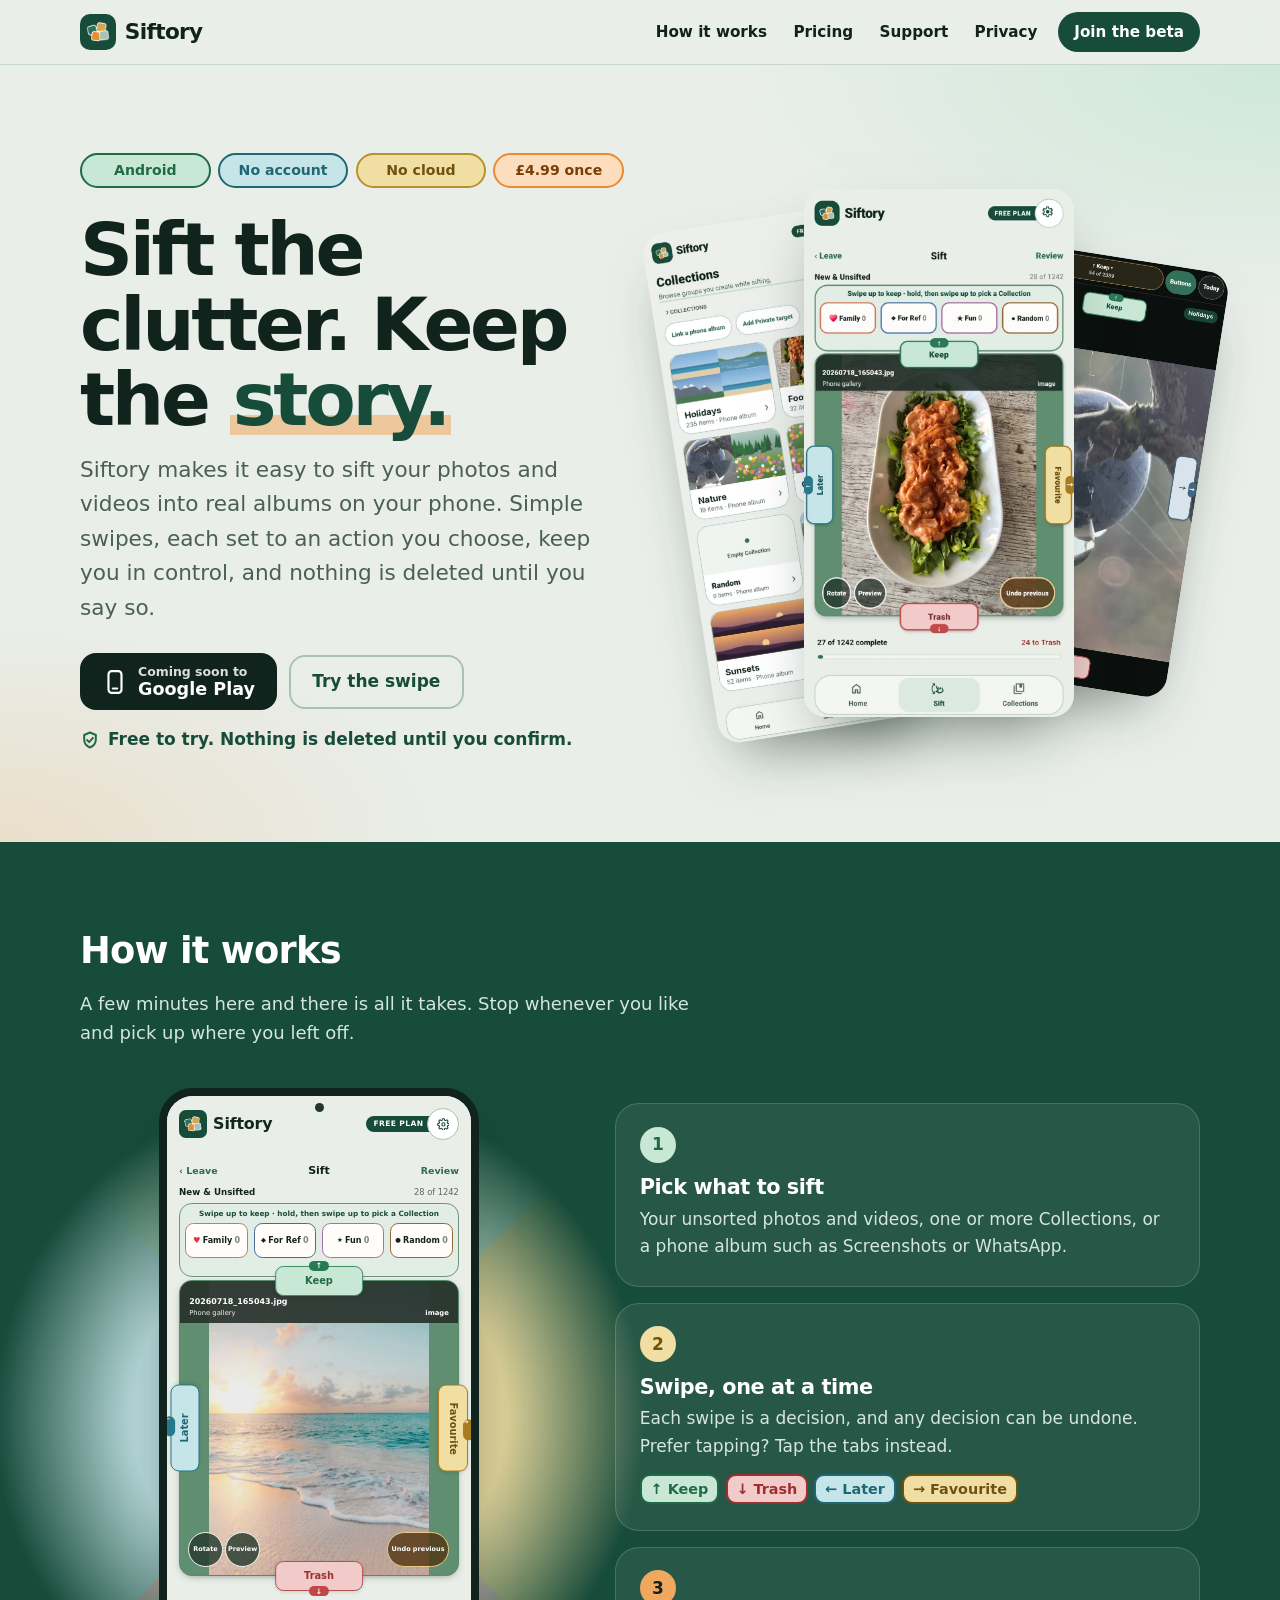
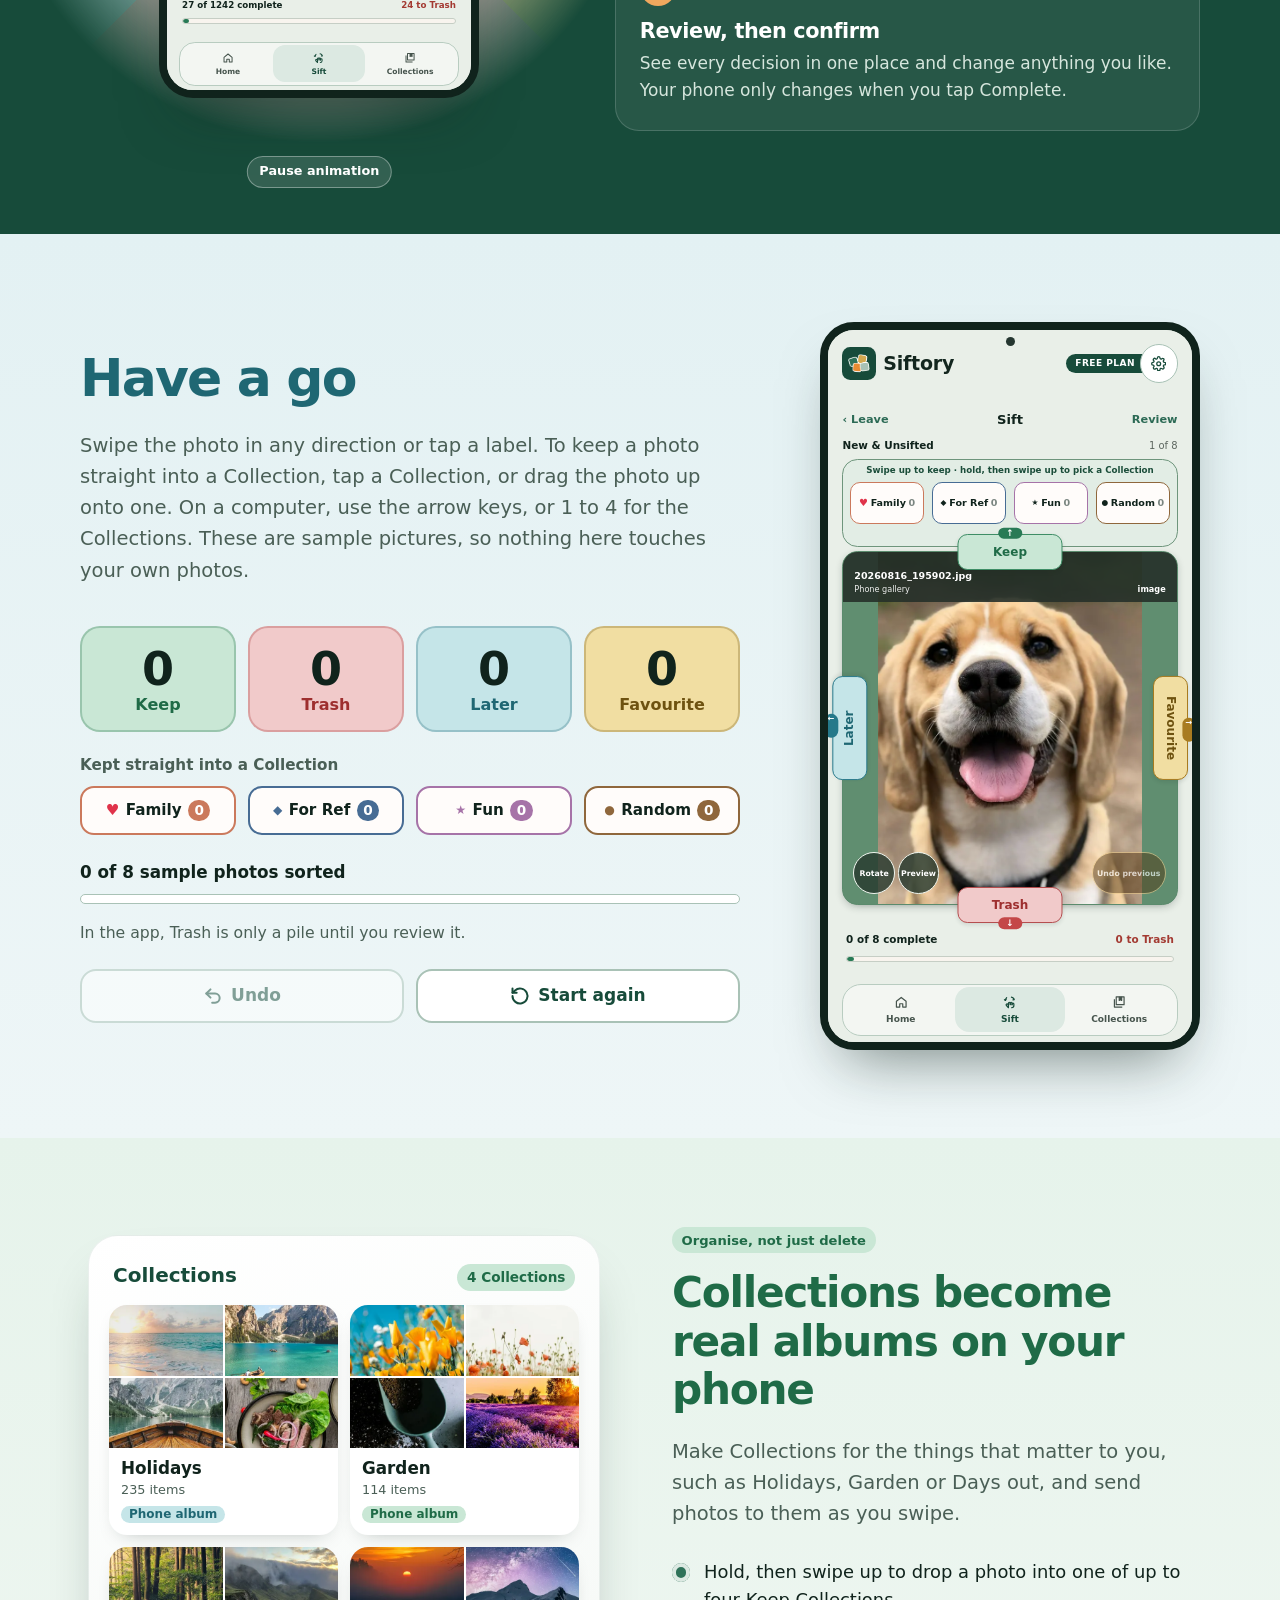
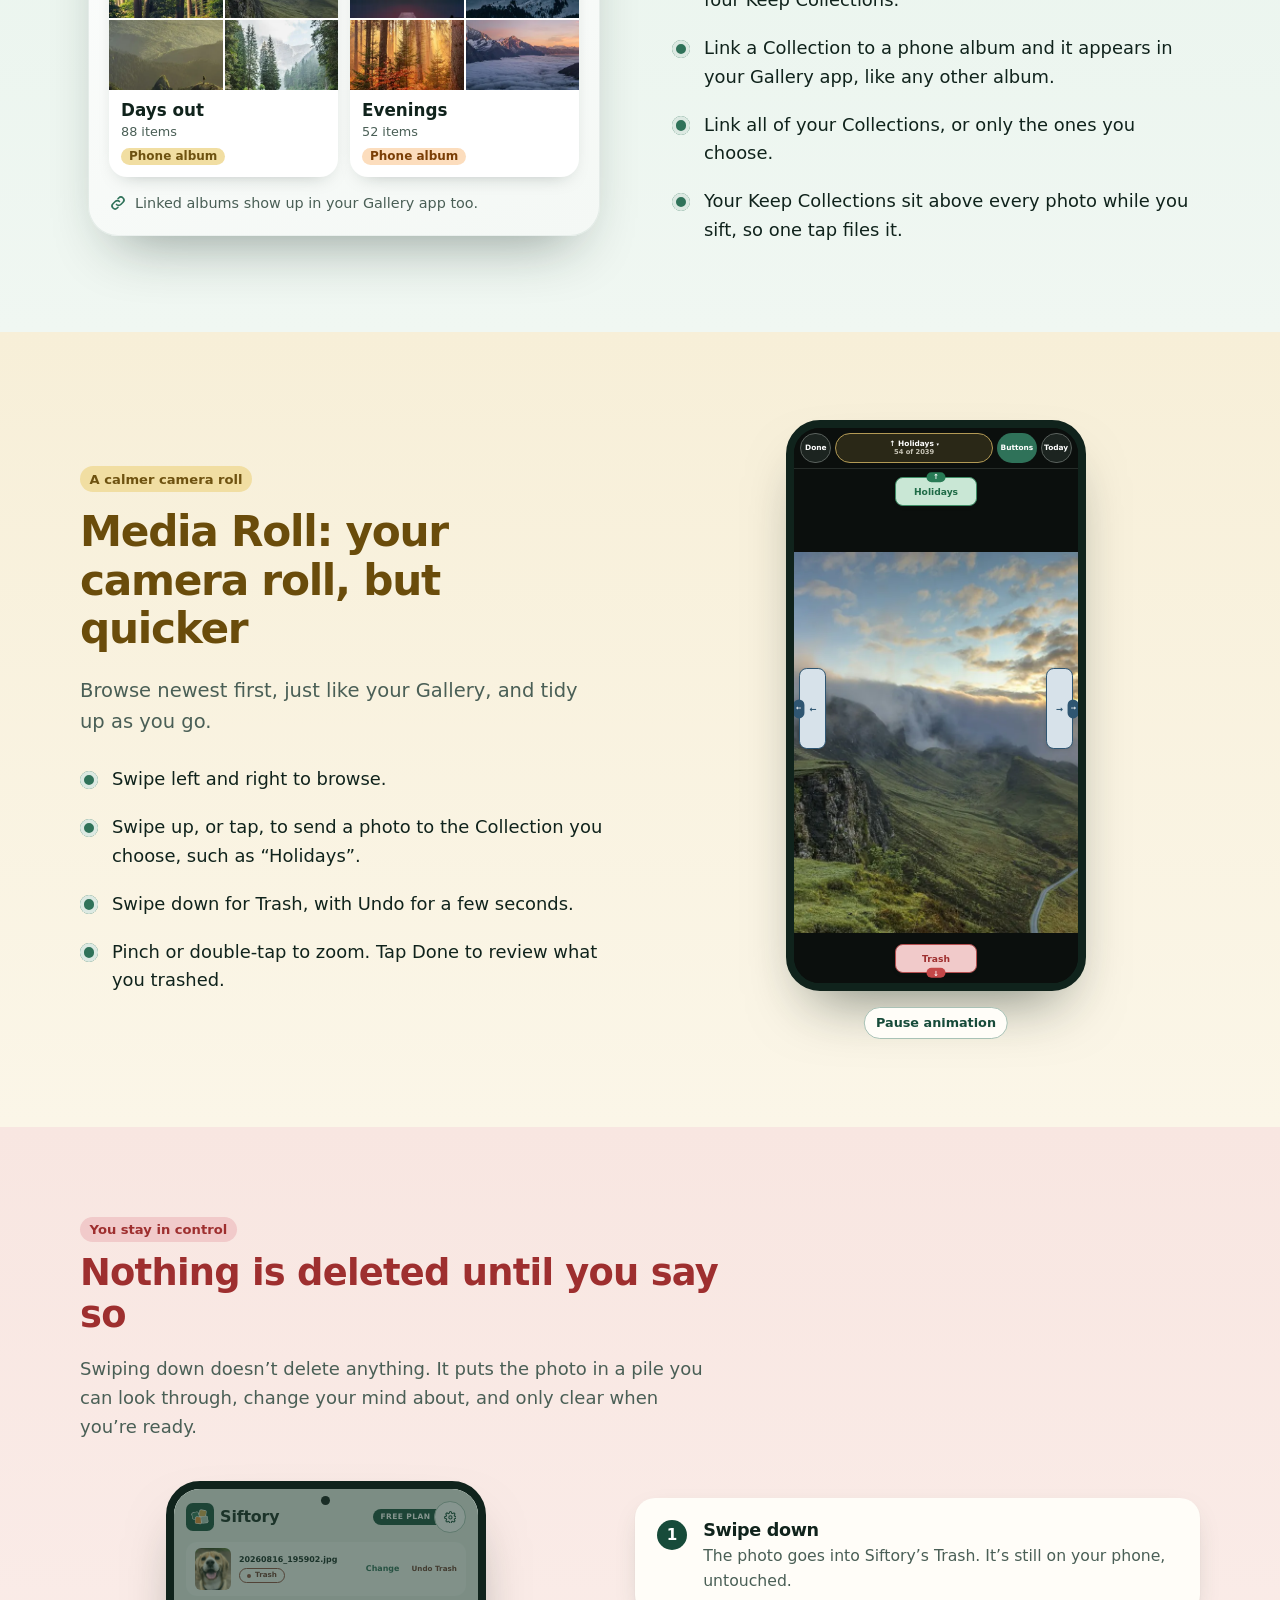
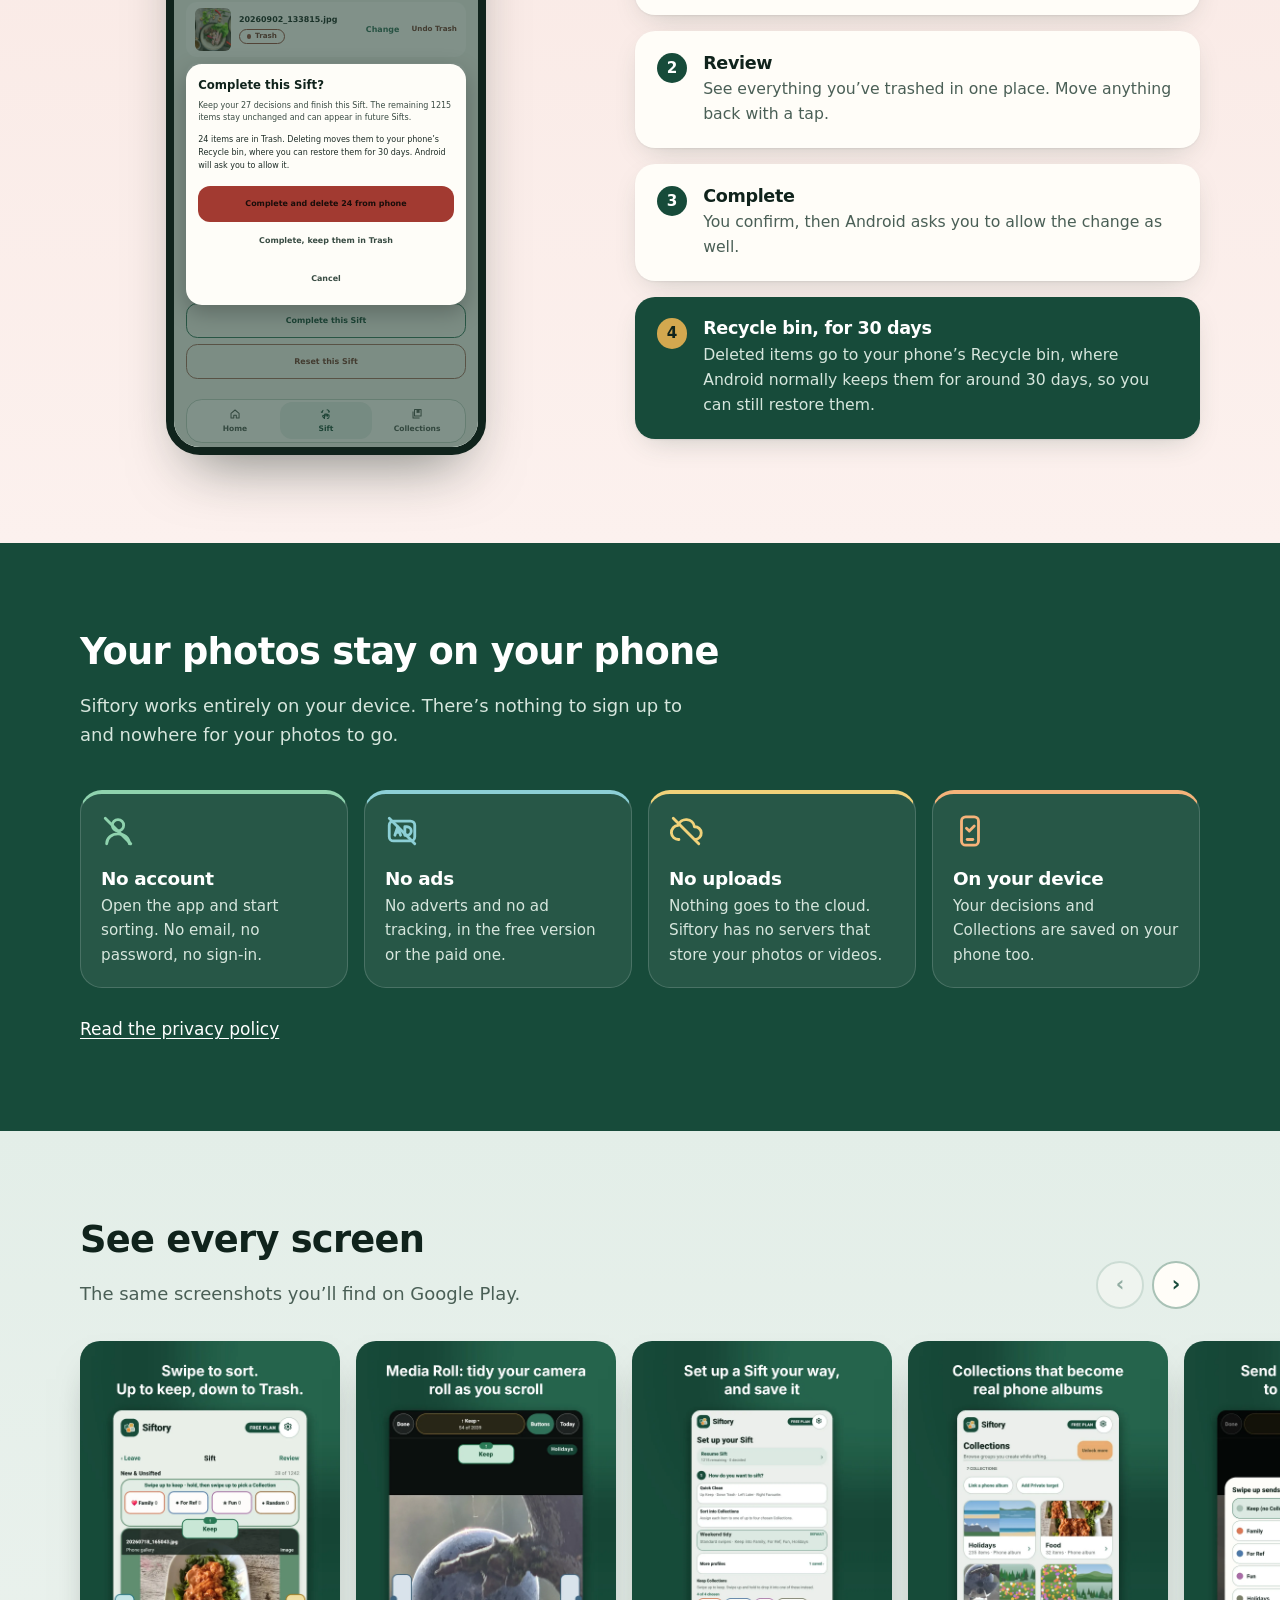
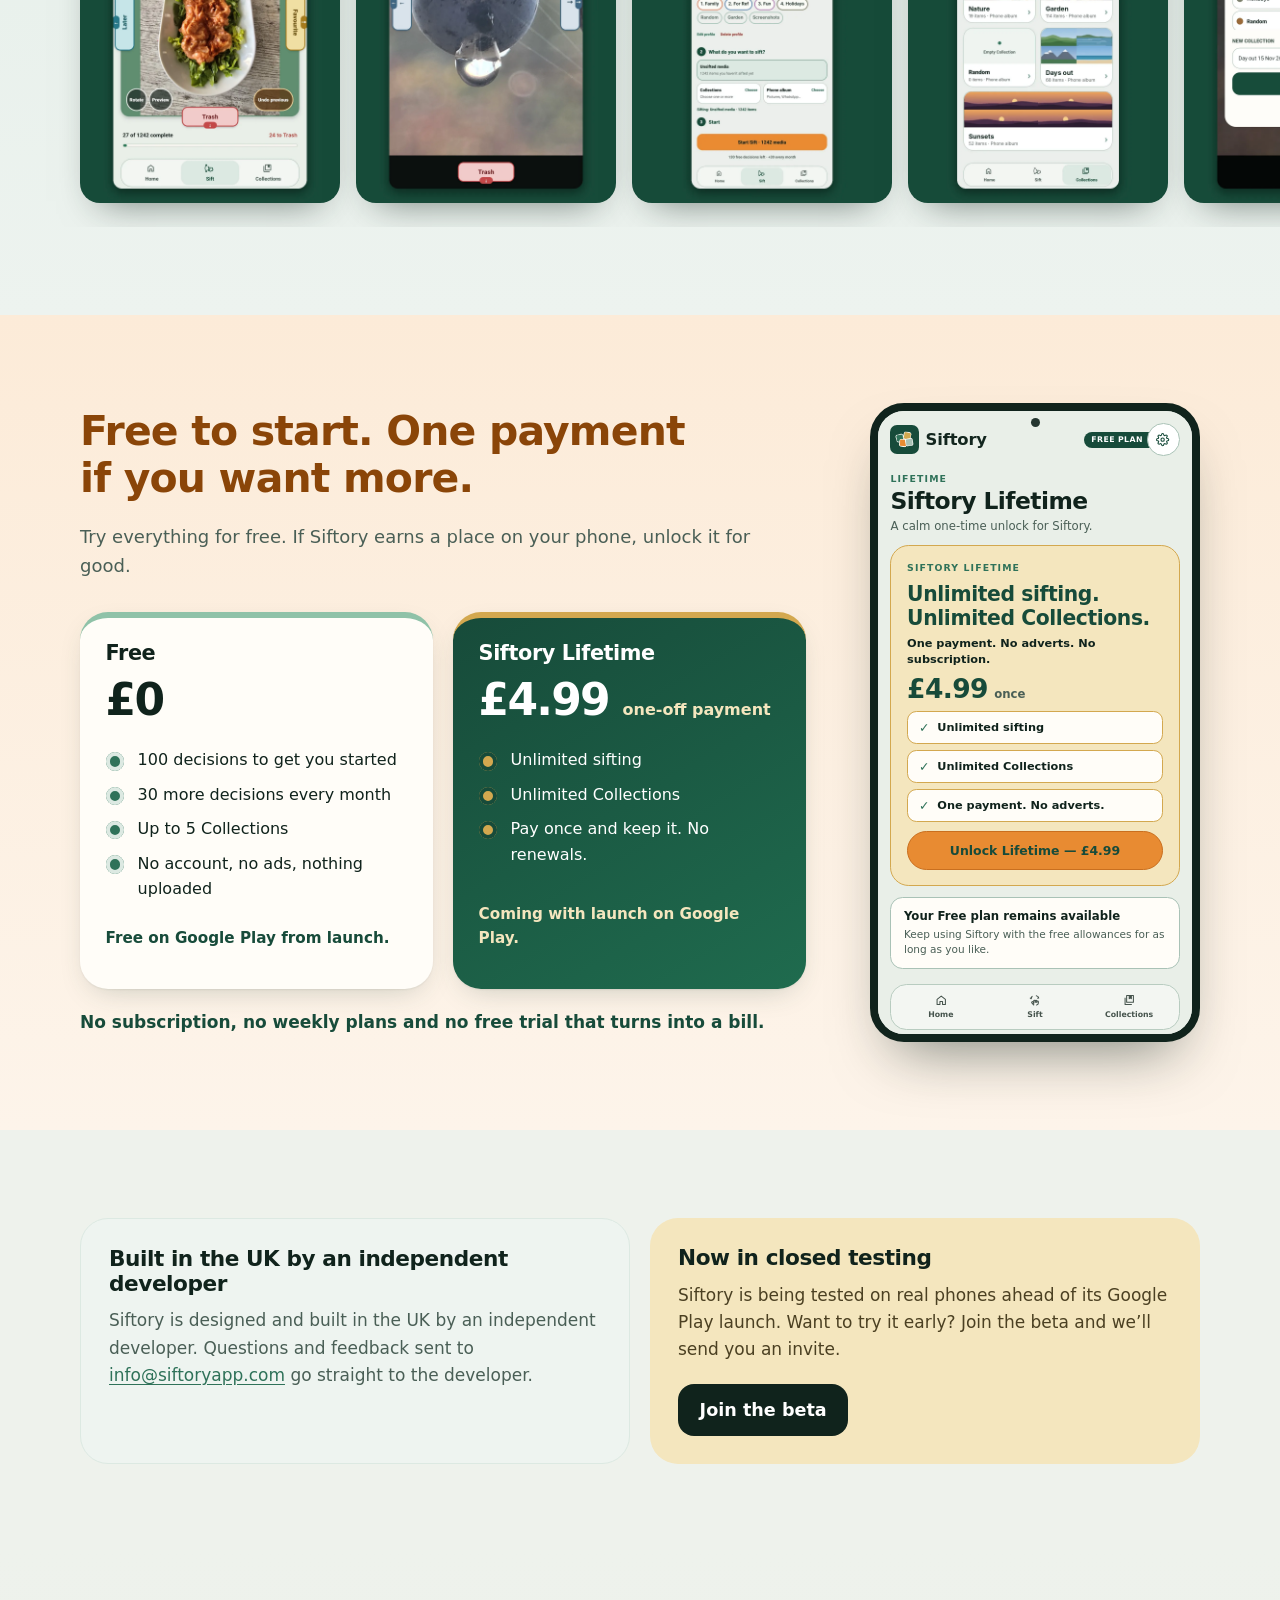
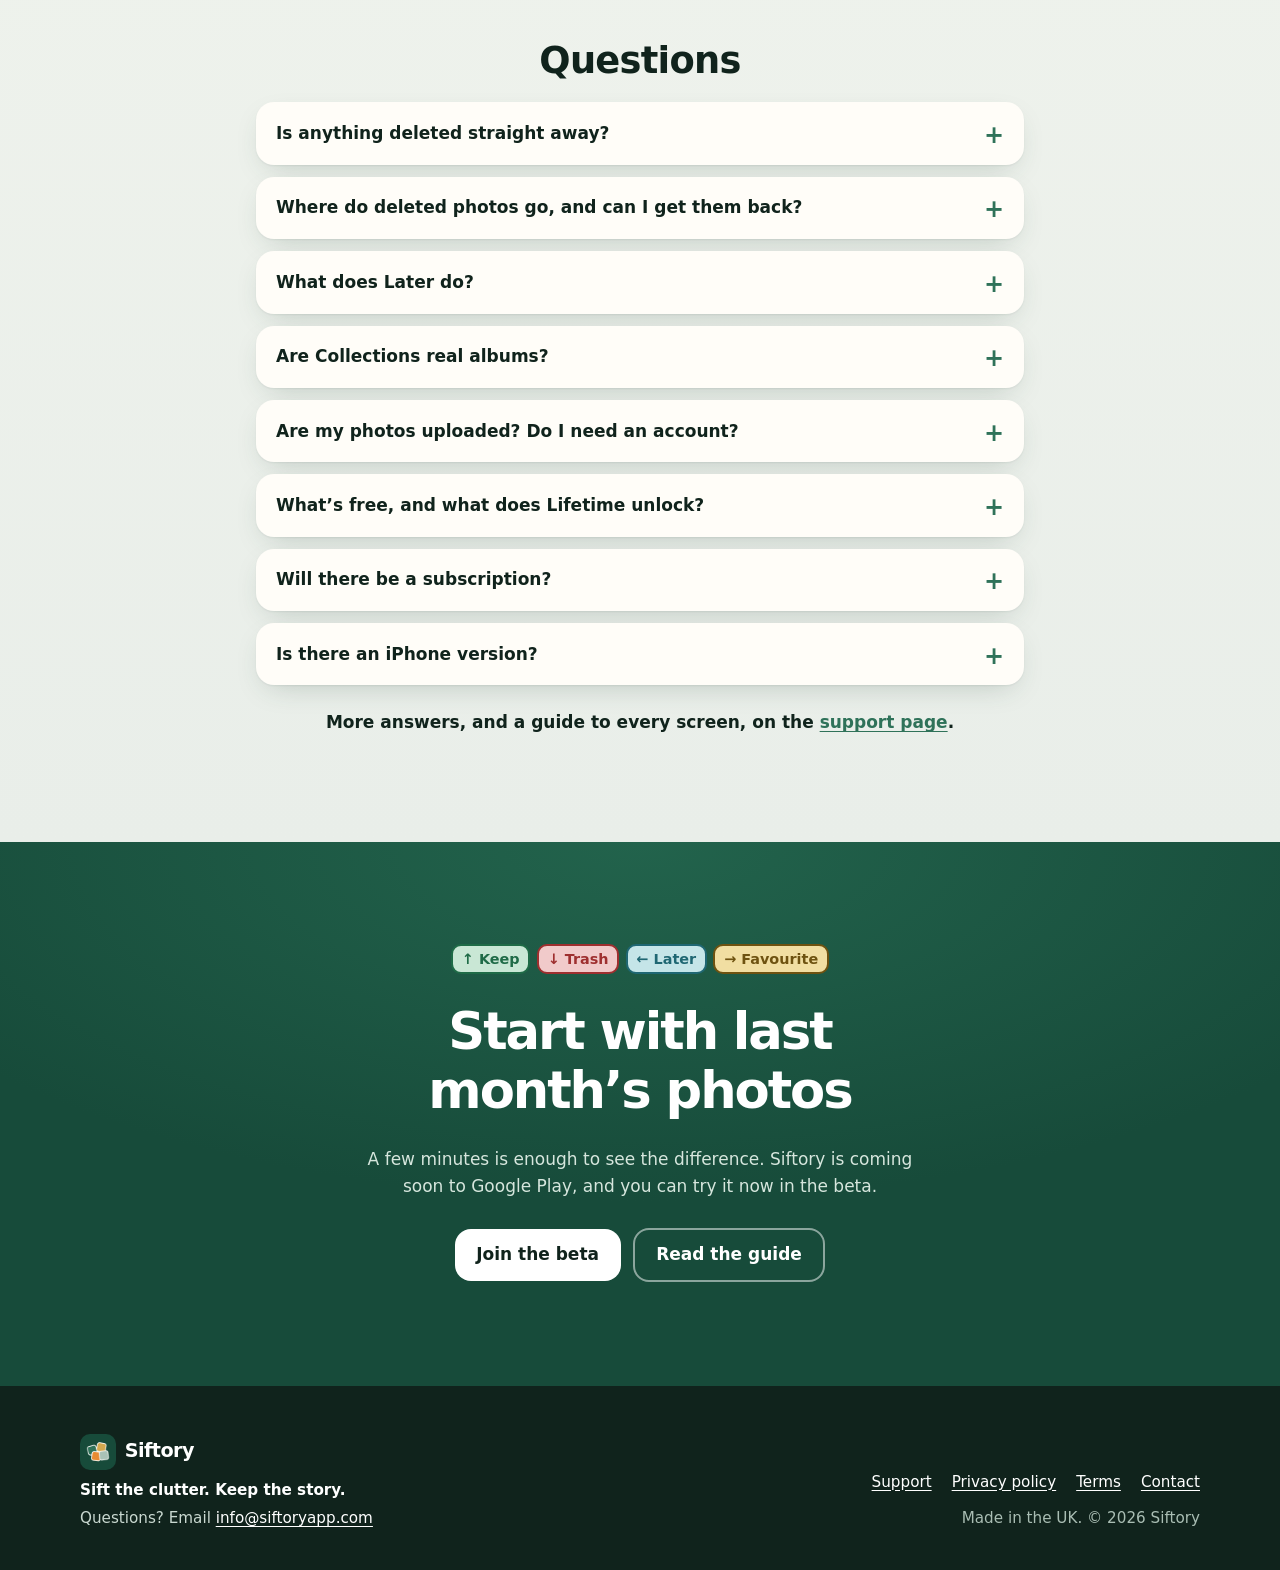
==== index.html @ a512a975 "Testers guide page (siftoryapp.com/testers); footer tagline updated Co-Authored-By: Claude Opus 5.5 " ====
<!doctype html>
<html lang="en-GB">
<head>
<meta charset="utf-8">
<meta name="viewport" content="width=device-width, initial-scale=1">
<title>Siftory – sift the clutter, keep the story</title>
<meta name="description" content="Siftory is a calm, quick way to sort your Android camera roll. Swipe to keep, trash, favourite or save for later. Nothing is deleted until you confirm, and everything stays on your phone.">
<link rel="canonical" href="https://siftoryapp.com/">
<meta name="theme-color" content="#174B3A">
<link rel="icon" type="image/png" href="assets/favicon.png">
<link rel="apple-touch-icon" href="assets/icon-192.png">
<meta property="og:type" content="website">
<meta property="og:site_name" content="Siftory">
<meta property="og:title" content="Siftory – sift the clutter, keep the story">
<meta property="og:description" content="Swipe through your camera roll one item at a time. Review before anything is deleted. No account, no cloud, no servers.">
<meta property="og:url" content="https://siftoryapp.com/">
<meta property="og:image" content="https://siftoryapp.com/assets/feature-graphic.png">
<meta property="og:image:width" content="1024">
<meta property="og:image:height" content="500">
<meta property="og:image:alt" content="Siftory: sort your camera roll with a swipe. Up to Keep, down to Trash, left for Later, right for Favourite.">
<meta property="og:locale" content="en_GB">
<meta name="twitter:card" content="summary_large_image">
<meta name="twitter:image" content="https://siftoryapp.com/assets/feature-graphic.png">
<script>document.documentElement.classList.add('js');</script>
<link rel="stylesheet" href="styles.css?v=31">
<script src="home.js?v=14" defer></script>
</head>
<body class="home">
<a class="skip-link" href="#main">Skip to content</a>
<header class="site-header">
  <div class="wrap">
    <a class="brand" href="index.html" aria-label="Siftory home"><img src="assets/icon-192.png" alt="" width="36" height="36">Siftory</a>
    <nav class="site-nav" aria-label="Main">
      <ul>
        <li class="nav-optional"><a href="index.html#how">How it works</a></li>
        <li class="nav-optional"><a href="index.html#pricing">Pricing</a></li>
        <li><a href="support.html">Support</a></li>
        <li><a href="privacy.html">Privacy</a></li>
        <li class="nav-cta nav-wide"><a href="index.html#beta">Join the beta</a></li>
      </ul>
    </nav>
  </div>
</header>

<main id="main">
  <!-- Hero -->
  <section class="hero" aria-labelledby="hero-title">
    <div class="wrap hero-grid">
      <div>
        <ul class="pills" aria-label="At a glance">
          <li class="p-keep">Android</li>
          <li class="p-later">No account</li>
          <li class="p-fav">No cloud</li>
          <li class="p-sift">£4.99 once</li>
        </ul>
        <div class="hero-split">
          <img class="hero-shot" src="assets/screens/app-sift.webp" width="804" height="1572" alt="The Siftory Sift screen: a photo with Keep, Trash, Later and Favourite tabs around it">
          <h1 id="hero-title"><span class="l1">Sift the clutter.</span> <span class="l1">Keep the <span class="hl">story.</span></span></h1>
        </div>
        <p class="lead">Siftory makes it easy to sift your photos and videos into real albums on your phone. Simple swipes, each set to an action you choose, keep you in control, and nothing is deleted until you say so.</p>
        <div class="hero-actions">
          <a class="btn btn-play" href="#beta">
            <svg viewBox="0 0 24 24" aria-hidden="true" fill="none" stroke="currentColor" stroke-width="2" stroke-linecap="round" stroke-linejoin="round"><rect x="6" y="2" width="12" height="20" rx="3"/><path d="M10 18h4"/></svg>
            <span><small>Coming soon to</small><strong>Google Play</strong></span>
          </a>
          <a class="btn btn-ghost" href="#try">Try the swipe</a>
        </div>
        <p class="reassure">
          <svg viewBox="0 0 24 24" aria-hidden="true" fill="none" stroke="currentColor" stroke-width="2.4" stroke-linecap="round" stroke-linejoin="round"><path d="M12 3l7 3v5c0 4.5-3 8.3-7 10-4-1.7-7-5.5-7-10V6z"/><path d="M8.5 12l2.5 2.5 4.5-5"/></svg>
          Free to try. Nothing is deleted until you confirm.
        </p>
      </div>

      <div class="hero-visual" aria-hidden="true">
        <img class="hv hv-back hv-left" src="assets/screens/app-collections.webp" width="672" height="1572" alt="" decoding="async">
        <img class="hv hv-back hv-right" src="assets/screens/app-roll.webp" width="804" height="1572" alt="" decoding="async">
        <img class="hv hv-front" src="assets/screens/app-sift.webp" width="804" height="1572" alt="" decoding="async">
      </div>
    </div>
  </section>

  <!-- How it works -->
  <section class="band" id="how" aria-labelledby="how-title">
    <div class="wrap">
      <div class="section-head">
        <h2 id="how-title">How it works</h2>
        <p>A few minutes here and there is all it takes. Stop whenever you like and pick up where you left off.</p>
      </div>
      <div class="how-grid">
      <div class="hero-stage" data-hero-demo>
          <div class="compass" aria-hidden="true"></div>

          <div class="phone app-phone demo-phone" role="img" aria-label="Animated example of the Siftory Sift screen: photos are swiped up to Keep, down to Trash, left to Later and right to Favourite, and the counters add up how many have been sorted.">
            <div class="app">
              <div class="as-head" aria-hidden="true"><span class="as-logo"></span><b class="as-brand">Siftory</b><span class="as-plan">FREE PLAN</span><span class="as-cog"><svg viewBox="0 0 24 24" fill="none" stroke="currentColor" stroke-width="2" stroke-linecap="round" stroke-linejoin="round"><circle cx="12" cy="12" r="3"/><path d="M19.4 15a1.65 1.65 0 0 0 .33 1.82l.06.06a2 2 0 1 1-2.83 2.83l-.06-.06a1.65 1.65 0 0 0-1.82-.33 1.65 1.65 0 0 0-1 1.51V21a2 2 0 1 1-4 0v-.09A1.65 1.65 0 0 0 9 19.4a1.65 1.65 0 0 0-1.82.33l-.06.06a2 2 0 1 1-2.83-2.83l.06-.06a1.65 1.65 0 0 0 .33-1.82 1.65 1.65 0 0 0-1.51-1H3a2 2 0 1 1 0-4h.09A1.65 1.65 0 0 0 4.6 9a1.65 1.65 0 0 0-.33-1.82l-.06-.06a2 2 0 1 1 2.83-2.83l.06.06a1.65 1.65 0 0 0 1.82.33H9a1.65 1.65 0 0 0 1-1.51V3a2 2 0 1 1 4 0v.09a1.65 1.65 0 0 0 1 1.51 1.65 1.65 0 0 0 1.82-.33l.06-.06a2 2 0 1 1 2.83 2.83l-.06.06a1.65 1.65 0 0 0-.33 1.82V9a1.65 1.65 0 0 0 1.51 1H21a2 2 0 1 1 0 4h-.09a1.65 1.65 0 0 0-1.51 1z"/></svg></span></div>
              <div class="as-bar" aria-hidden="true"><span>‹ Leave</span><b>Sift</b><span>Review</span></div>
              <div class="as-src" aria-hidden="true"><b>New &amp; Unsifted</b><span><span data-current>28</span> of 1242</span></div>
              <div class="as-colls" aria-hidden="true"><p>Swipe up to keep · hold, then swipe up to pick a Collection</p><ul><li class="c-fam" data-coll="0"><span class="ico">♥</span>Family <i>0</i></li><li class="c-ref" data-coll="1"><span class="ico">◆</span>For Ref <i>0</i></li><li class="c-fun" data-coll="2"><span class="ico">★</span>Fun <i>0</i></li><li class="c-rnd" data-coll="3"><span class="ico">●</span>Random <i>0</i></li></ul></div>
              <div class="as-stage">
                <span class="m-tab as-tab t-keep" data-dir="up"><span class="ar" aria-hidden="true">↑</span>Keep</span>
                <span class="m-tab as-tab v l t-later" data-dir="left"><span class="ar" aria-hidden="true">←</span>Later</span>
                <div class="deck as-deck" data-deck>
                  <figure class="sw-card" data-pos="0"><img src="assets/demo/photo-1.webp" alt="" width="600" height="800" decoding="async"><figcaption class="as-meta" aria-hidden="true"><b>20260718_165043.jpg</b><small>Phone gallery</small><i>image</i></figcaption><span class="stamp"></span></figure>
                  <figure class="sw-card" data-pos="1"><img src="assets/demo/photo-7.webp" alt="" width="600" height="800" decoding="async"><figcaption class="as-meta" aria-hidden="true"><b>20260803_091217.jpg</b><small>Phone gallery</small><i>image</i></figcaption><span class="stamp"></span></figure>
                  <figure class="sw-card" data-pos="2"><img src="assets/demo/photo-12.webp" alt="" width="600" height="800" decoding="async"><figcaption class="as-meta" aria-hidden="true"><b>20260614_182956.jpg</b><small>Phone gallery</small><i>image</i></figcaption><span class="stamp"></span></figure>
                  <figure class="sw-card" data-pos="3"><img src="assets/demo/photo-5.webp" alt="" width="600" height="800" decoding="async"><figcaption class="as-meta" aria-hidden="true"><b>20260521_074402.jpg</b><small>Phone gallery</small><i>image</i></figcaption><span class="stamp"></span></figure>
                  <figure class="sw-card" data-pos="3"><img src="assets/demo/photo-8.webp" alt="" width="600" height="800" decoding="async"><figcaption class="as-meta" aria-hidden="true"><b>20260902_133815.jpg</b><small>Phone gallery</small><i>image</i></figcaption><span class="stamp"></span></figure>
                  <figure class="sw-card" data-pos="3"><img src="assets/demo/photo-13.webp" alt="" width="600" height="800" decoding="async"><figcaption class="as-meta" aria-hidden="true"><b>20260427_201148.jpg</b><small>Phone gallery</small><i>image</i></figcaption><span class="stamp"></span></figure>
                  <figure class="sw-card" data-pos="3"><img src="assets/demo/photo-6.webp" alt="" width="600" height="800" decoding="async"><figcaption class="as-meta" aria-hidden="true"><b>20260711_102530.jpg</b><small>Phone gallery</small><i>image</i></figcaption><span class="stamp"></span></figure>
                  <figure class="sw-card" data-pos="3"><img src="assets/demo/photo-3.webp" alt="" width="600" height="800" decoding="async"><figcaption class="as-meta" aria-hidden="true"><b>20260816_195902.jpg</b><small>Phone gallery</small><i>image</i></figcaption><span class="stamp"></span></figure>
                  <div class="as-tools"><span class="as-btn as-round" aria-hidden="true">Rotate</span><span class="as-btn as-round" aria-hidden="true">Preview</span><span class="as-btn as-undo">Undo previous</span></div>
                </div>
                <span class="m-tab as-tab v t-fav" data-dir="right">Favourite<span class="ar" aria-hidden="true">→</span></span>
                <span class="m-tab as-tab t-trash" data-dir="down">Trash<span class="ar" aria-hidden="true">↓</span></span>
              </div>
              <div class="as-count" aria-hidden="true"><span><span data-sorted>27</span> of 1242 complete</span><span class="tr"><span data-trashed>24</span> to Trash</span></div>
              <div class="as-progress" aria-hidden="true"><i data-progress></i></div>
              <div class="as-nav" aria-hidden="true"><span><svg viewBox="0 0 24 24" fill="none" stroke="currentColor" stroke-width="2" stroke-linejoin="round"><path d="M4 10.5 12 4l8 6.5V20h-5.5v-5.5h-5V20H4z"/></svg>Home</span><span class="on"><svg viewBox="0 0 24 24" fill="none" stroke="currentColor" stroke-width="2" stroke-linecap="round" stroke-linejoin="round"><path d="M9 21v-7.5a1.5 1.5 0 0 1 3 0V16"/><path d="M12 15.5v-2a1.5 1.5 0 0 1 3 0v2.5"/><path d="M15 16v-1a1.5 1.5 0 0 1 3 0v2.5c0 2-1.5 3.5-3.5 3.5"/><path d="M9 16.5 7.6 15a1.5 1.5 0 0 0-2.2 2l2.6 3"/><path d="M6 4.5A6 6 0 0 0 4 9m1.2-1.8L4 9 2.4 7.8"/><path d="M14 3.5a6 6 0 0 1 4.6 4.3m-.6-2 .6 2-2 .3"/></svg>Sift</span><span><svg viewBox="0 0 24 24" fill="none" stroke="currentColor" stroke-width="2" stroke-linejoin="round"><path d="M7 3h13v13H7z"/><path d="M4 7v13h13"/><path d="M12 3v6l2-1.5L16 9V3" fill="currentColor"/></svg>Collections</span></div>
            </div>
          </div>
          <button type="button" class="anim-toggle js-only" data-toggle-hero aria-pressed="false">Pause animation</button>
        </div>
      <ol class="steps">
        <li>
          <h3>Pick what to sift</h3>
          <p>Your unsorted photos and videos, one or more Collections, or a phone album such as Screenshots or WhatsApp.</p>
        </li>
        <li>
          <h3>Swipe, one at a time</h3>
          <p>Each swipe is a decision, and any decision can be undone. Prefer tapping? Tap the tabs instead.</p>
          <ul class="dir-list" aria-label="Swipe directions">
            <li data-dir="up">↑ Keep</li>
            <li data-dir="down">↓ Trash</li>
            <li data-dir="left">← Later</li>
            <li data-dir="right">→ Favourite</li>
          </ul>
        </li>
        <li>
          <h3>Review, then confirm</h3>
          <p>See every decision in one place and change anything you like. Your phone only changes when you tap Complete.</p>
        </li>
      </ol>
      </div>
    </div>
  </section>

  <!-- Try it -->
  <section id="try" aria-labelledby="try-title">
    <div class="wrap try">
      <div class="try-copy">
        <div class="section-head try-head">
          <h2 id="try-title">Have a go</h2>
          <p class="js-only">Swipe the photo in any direction or tap a label. To keep a photo straight into a Collection, tap a Collection, or drag the photo up onto one. On a computer, use the arrow keys, or 1 to 4 for the Collections. These are sample pictures, so nothing here touches your own photos.</p>
          <p class="no-js-only">Turn on JavaScript to try sorting these sample photos yourself.</p>
        </div>
        <div class="try-panel">
          <ul class="tally" aria-label="Your sample sort so far">
            <li data-dir="up"><b data-try-count="up">0</b>Keep</li>
            <li data-dir="down"><b data-try-count="down">0</b>Trash</li>
            <li data-dir="left"><b data-try-count="left">0</b>Later</li>
            <li data-dir="right"><b data-try-count="right">0</b>Favourite</li>
          </ul>
          <p class="tally-sub" id="try-coll-label">Kept straight into a Collection</p>
          <ul class="coll-tally" aria-labelledby="try-coll-label">
            <li class="c-fam"><span class="ico" aria-hidden="true">♥</span>Family <b data-try-coll-total="0">0</b></li>
            <li class="c-ref"><span class="ico" aria-hidden="true">◆</span>For Ref <b data-try-coll-total="1">0</b></li>
            <li class="c-fun"><span class="ico" aria-hidden="true">★</span>Fun <b data-try-coll-total="2">0</b></li>
            <li class="c-rnd"><span class="ico" aria-hidden="true">●</span>Random <b data-try-coll-total="3">0</b></li>
          </ul>
          <div class="try-progress">
            <p class="tally-total"><span data-try-done>0</span> of 8 sample photos sorted</p>
            <div class="try-bar" aria-hidden="true"><i data-try-bar></i></div>
          </div>
          <p class="try-note js-only">In the app, Trash is only a pile until you review it.</p>
          <div class="try-actions js-only">
            <button type="button" class="btn btn-ghost try-btn" data-try-undo disabled><svg viewBox="0 0 24 24" aria-hidden="true" fill="none" stroke="currentColor" stroke-width="2.4" stroke-linecap="round" stroke-linejoin="round"><path d="M9 14 4 9l5-5"/><path d="M4 9h10.5a5.5 5.5 0 0 1 0 11H11"/></svg>Undo</button>
            <button type="button" class="btn btn-ghost try-btn" data-try-reset><svg viewBox="0 0 24 24" aria-hidden="true" fill="none" stroke="currentColor" stroke-width="2.4" stroke-linecap="round" stroke-linejoin="round"><path d="M3 12a9 9 0 1 0 3-6.7L3 8"/><path d="M3 3v5h5"/></svg>Start again</button>
          </div>
        </div>
        <p class="visually-hidden" aria-live="polite" data-try-live></p>
      </div>

      <div class="try-stage">
        <div class="phone app-phone try-phone">
          <div class="app">
            <div class="as-head" aria-hidden="true"><span class="as-logo"></span><b class="as-brand">Siftory</b><span class="as-plan">FREE PLAN</span><span class="as-cog"><svg viewBox="0 0 24 24" fill="none" stroke="currentColor" stroke-width="2" stroke-linecap="round" stroke-linejoin="round"><circle cx="12" cy="12" r="3"/><path d="M19.4 15a1.65 1.65 0 0 0 .33 1.82l.06.06a2 2 0 1 1-2.83 2.83l-.06-.06a1.65 1.65 0 0 0-1.82-.33 1.65 1.65 0 0 0-1 1.51V21a2 2 0 1 1-4 0v-.09A1.65 1.65 0 0 0 9 19.4a1.65 1.65 0 0 0-1.82.33l-.06.06a2 2 0 1 1-2.83-2.83l.06-.06a1.65 1.65 0 0 0 .33-1.82 1.65 1.65 0 0 0-1.51-1H3a2 2 0 1 1 0-4h.09A1.65 1.65 0 0 0 4.6 9a1.65 1.65 0 0 0-.33-1.82l-.06-.06a2 2 0 1 1 2.83-2.83l.06.06a1.65 1.65 0 0 0 1.82.33H9a1.65 1.65 0 0 0 1-1.51V3a2 2 0 1 1 4 0v.09a1.65 1.65 0 0 0 1 1.51 1.65 1.65 0 0 0 1.82-.33l.06-.06a2 2 0 1 1 2.83 2.83l-.06.06a1.65 1.65 0 0 0-.33 1.82V9a1.65 1.65 0 0 0 1.51 1H21a2 2 0 1 1 0 4h-.09a1.65 1.65 0 0 0-1.51 1z"/></svg></span></div>
            <div class="as-bar" aria-hidden="true"><span>‹ Leave</span><b>Sift</b><span>Review</span></div>
            <div class="as-src" aria-hidden="true"><b>New &amp; Unsifted</b><span><span data-try-current>1</span> of 8</span></div>
            <div class="as-colls try-colls"><p aria-hidden="true">Swipe up to keep · hold, then swipe up to pick a Collection</p><ul aria-label="Keep Collections"><li class="c-fam"><button type="button" data-try-coll="0" aria-label="Keep in Family"><span class="ico" aria-hidden="true">♥</span>Family <i data-try-coll-count="0">0</i></button></li><li class="c-ref"><button type="button" data-try-coll="1" aria-label="Keep in For Ref"><span class="ico" aria-hidden="true">◆</span>For Ref <i data-try-coll-count="1">0</i></button></li><li class="c-fun"><button type="button" data-try-coll="2" aria-label="Keep in Fun"><span class="ico" aria-hidden="true">★</span>Fun <i data-try-coll-count="2">0</i></button></li><li class="c-rnd"><button type="button" data-try-coll="3" aria-label="Keep in Random"><span class="ico" aria-hidden="true">●</span>Random <i data-try-coll-count="3">0</i></button></li></ul></div>
            <div class="as-stage">
              <button type="button" class="m-tab tab-btn as-tab t-keep" data-dir="up" data-try-btn="up"><span class="ar" aria-hidden="true">↑</span>Keep</button>
              <button type="button" class="m-tab tab-btn as-tab v l t-later" data-dir="left" data-try-btn="left"><span class="ar" aria-hidden="true">←</span>Later</button>
              <div class="deck as-deck try-deck" data-try-deck tabindex="0" role="group" aria-roledescription="photo card" aria-label="Sample photo to sort. Use the arrow keys: up to Keep, down to Trash, left for Later, right for Favourite. Press 1 to 4 to keep it in Family, For Ref, Fun or Random.">
                <figure class="sw-card" data-pos="0"><img src="assets/demo/photo-3.webp" alt="Sample photo: a beagle looking up at the camera" width="600" height="800" decoding="async"><figcaption class="as-meta" aria-hidden="true"><b>20260816_195902.jpg</b><small>Phone gallery</small><i>image</i></figcaption><span class="stamp"></span></figure>
                <figure class="sw-card" data-pos="1"><img src="assets/demo/photo-9.webp" alt="Sample photo: a boat on a turquoise mountain lake" width="600" height="800" decoding="async"><figcaption class="as-meta" aria-hidden="true"><b>20260711_102530.jpg</b><small>Phone gallery</small><i>image</i></figcaption><span class="stamp"></span></figure>
                <figure class="sw-card" data-pos="2"><img src="assets/demo/photo-2.webp" alt="Sample photo: a wooden jetty at sunset" width="600" height="800" decoding="async"><figcaption class="as-meta" aria-hidden="true"><b>20260427_201148.jpg</b><small>Phone gallery</small><i>image</i></figcaption><span class="stamp"></span></figure>
                <figure class="sw-card" data-pos="3"><img src="assets/demo/photo-8.webp" alt="Sample photo: a plate of food" width="600" height="800" decoding="async"><figcaption class="as-meta" aria-hidden="true"><b>20260902_133815.jpg</b><small>Phone gallery</small><i>image</i></figcaption><span class="stamp"></span></figure>
                <figure class="sw-card" data-pos="3"><img src="assets/demo/photo-10.webp" alt="Sample photo: a meadow of red poppies" width="600" height="800" decoding="async"><figcaption class="as-meta" aria-hidden="true"><b>20260521_074402.jpg</b><small>Phone gallery</small><i>image</i></figcaption><span class="stamp"></span></figure>
                <figure class="sw-card" data-pos="3"><img src="assets/demo/photo-4.webp" alt="Sample photo: a path through a green forest" width="600" height="800" decoding="async"><figcaption class="as-meta" aria-hidden="true"><b>20260614_182956.jpg</b><small>Phone gallery</small><i>image</i></figcaption><span class="stamp"></span></figure>
                <figure class="sw-card" data-pos="3"><img src="assets/demo/photo-11.webp" alt="Sample photo: a green valley with morning mist" width="600" height="800" decoding="async"><figcaption class="as-meta" aria-hidden="true"><b>20260803_091217.jpg</b><small>Phone gallery</small><i>image</i></figcaption><span class="stamp"></span></figure>
                <figure class="sw-card" data-pos="3"><img src="assets/demo/photo-14.webp" alt="Sample photo: a golden forest at sunrise" width="600" height="800" decoding="async"><figcaption class="as-meta" aria-hidden="true"><b>20260718_165043.jpg</b><small>Phone gallery</small><i>image</i></figcaption><span class="stamp"></span></figure>
                <div class="as-tools"><span class="as-btn as-round" aria-hidden="true">Rotate</span><span class="as-btn as-round" aria-hidden="true">Preview</span><button type="button" class="as-btn as-undo" data-try-undo disabled>Undo previous</button></div>
                <div class="try-done" data-try-end hidden>
                  <strong>All 8 sorted.</strong>
                  <p>That’s the whole idea. Your own camera roll works the same way, a few minutes at a time.</p>
                  <p><button type="button" class="btn btn-play btn-small" data-try-again>Sort them again</button></p>
                </div>
              </div>
              <button type="button" class="m-tab tab-btn as-tab v t-fav" data-dir="right" data-try-btn="right">Favourite<span class="ar" aria-hidden="true">→</span></button>
              <button type="button" class="m-tab tab-btn as-tab t-trash" data-dir="down" data-try-btn="down">Trash<span class="ar" aria-hidden="true">↓</span></button>
            </div>
            <div class="as-count" aria-hidden="true"><span><span data-try-done>0</span> of 8 complete</span><span class="tr"><span data-try-count="down">0</span> to Trash</span></div>
            <div class="as-progress" aria-hidden="true"><i data-try-progress></i></div>
            <div class="as-nav" aria-hidden="true"><span><svg viewBox="0 0 24 24" fill="none" stroke="currentColor" stroke-width="2" stroke-linejoin="round"><path d="M4 10.5 12 4l8 6.5V20h-5.5v-5.5h-5V20H4z"/></svg>Home</span><span class="on"><svg viewBox="0 0 24 24" fill="none" stroke="currentColor" stroke-width="2" stroke-linecap="round" stroke-linejoin="round"><path d="M9 21v-7.5a1.5 1.5 0 0 1 3 0V16"/><path d="M12 15.5v-2a1.5 1.5 0 0 1 3 0v2.5"/><path d="M15 16v-1a1.5 1.5 0 0 1 3 0v2.5c0 2-1.5 3.5-3.5 3.5"/><path d="M9 16.5 7.6 15a1.5 1.5 0 0 0-2.2 2l2.6 3"/><path d="M6 4.5A6 6 0 0 0 4 9m1.2-1.8L4 9 2.4 7.8"/><path d="M14 3.5a6 6 0 0 1 4.6 4.3m-.6-2 .6 2-2 .3"/></svg>Sift</span><span><svg viewBox="0 0 24 24" fill="none" stroke="currentColor" stroke-width="2" stroke-linejoin="round"><path d="M7 3h13v13H7z"/><path d="M4 7v13h13"/><path d="M12 3v6l2-1.5L16 9V3" fill="currentColor"/></svg>Collections</span></div>
          </div>
        </div>
      </div>
    </div>
  </section>

  <!-- Collections -->
  <section id="features" aria-labelledby="coll-title">
    <div class="wrap split flip">
      <div>
        <span class="kicker">Organise, not just delete</span>
        <h2 id="coll-title">Collections become real albums on your phone</h2>
        <p class="section-intro" style="margin-bottom:0">Make Collections for the things that matter to you, such as Holidays, Garden or Days out, and send photos to them as you swipe.</p>
        <ul class="ticks">
          <li>Hold, then swipe up to drop a photo into one of up to four Keep Collections.</li>
          <li>Link a Collection to a phone album and it appears in your Gallery app, like any other album.</li>
          <li>Link all of your Collections, or only the ones you choose.</li>
          <li>Your Keep Collections sit above every photo while you sift, so one tap files it.</li>
        </ul>
      </div>
      <div class="albums" role="img" aria-label="Example Collections screen: Holidays, Garden, Days out and Evenings, each shown as a phone album.">
        <div class="albums-head" aria-hidden="true"><b>Collections</b><span>4 Collections</span></div>
        <ul aria-hidden="true">
          <li><div class="mosaic"><img src="assets/albums/holidays-1.webp" alt="" width="320" height="320" decoding="async"><img src="assets/albums/holidays-2.webp" alt="" width="320" height="320" decoding="async"><img src="assets/albums/holidays-3.webp" alt="" width="320" height="320" decoding="async"><img src="assets/albums/holidays-4.webp" alt="" width="320" height="320" decoding="async"></div><div class="meta"><b>Holidays</b><small>235 items</small><span class="linked">Phone album</span></div></li>
          <li><div class="mosaic"><img src="assets/albums/garden-1.webp" alt="" width="320" height="320" decoding="async"><img src="assets/albums/garden-2.webp" alt="" width="320" height="320" decoding="async"><img src="assets/albums/garden-3.webp" alt="" width="320" height="320" decoding="async"><img src="assets/albums/garden-4.webp" alt="" width="320" height="320" decoding="async"></div><div class="meta"><b>Garden</b><small>114 items</small><span class="linked">Phone album</span></div></li>
          <li><div class="mosaic"><img src="assets/albums/daysout-1.webp" alt="" width="320" height="320" decoding="async"><img src="assets/albums/daysout-2.webp" alt="" width="320" height="320" decoding="async"><img src="assets/albums/daysout-3.webp" alt="" width="320" height="320" decoding="async"><img src="assets/albums/daysout-4.webp" alt="" width="320" height="320" decoding="async"></div><div class="meta"><b>Days out</b><small>88 items</small><span class="linked">Phone album</span></div></li>
          <li><div class="mosaic"><img src="assets/albums/evenings-1.webp" alt="" width="320" height="320" decoding="async"><img src="assets/albums/evenings-2.webp" alt="" width="320" height="320" decoding="async"><img src="assets/albums/evenings-3.webp" alt="" width="320" height="320" decoding="async"><img src="assets/albums/evenings-4.webp" alt="" width="320" height="320" decoding="async"></div><div class="meta"><b>Evenings</b><small>52 items</small><span class="linked">Phone album</span></div></li>
        </ul>
        <p class="albums-foot" aria-hidden="true"><svg viewBox="0 0 24 24" fill="none" stroke="currentColor" stroke-width="2.2" stroke-linecap="round" stroke-linejoin="round"><path d="M10 14a4 4 0 0 0 5.7 0l3-3a4 4 0 0 0-5.7-5.7l-1 1"/><path d="M14 10a4 4 0 0 0-5.7 0l-3 3a4 4 0 0 0 5.7 5.7l1-1"/></svg>Linked albums show up in your Gallery app too.</p>
      </div>
    </div>
  </section>

  <!-- Media Roll -->
  <section aria-labelledby="roll-title">
    <div class="wrap split">
      <div>
        <span class="kicker">A calmer camera roll</span>
        <h2 id="roll-title">Media Roll: your camera roll, but quicker</h2>
        <p class="section-intro" style="margin-bottom:0">Browse newest first, just like your Gallery, and tidy up as you go.</p>
        <ul class="ticks">
          <li>Swipe left and right to browse.</li>
          <li>Swipe up, or tap, to send a photo to the Collection you choose, such as “Holidays”.</li>
          <li>Swipe down for Trash, with Undo for a few seconds.</li>
          <li>Pinch or double-tap to zoom. Tap Done to review what you trashed.</li>
        </ul>
      </div>
      <div class="roll-wrap" data-roll>
        <div class="phone app-phone dark roll-phone" role="img" aria-label="Animated example of Media Roll: full-screen photos slide past one after another, with Holidays above and Trash below.">
          <div class="app roll-app" aria-hidden="true">
            <div class="rl-top"><span class="rl-pill rl-round">Done</span><span class="rl-target"><b>↑ Holidays <span class="rl-caret">▾</span></b><small>54 of 2039</small></span><span class="rl-pill rl-btns">Buttons</span><span class="rl-pill rl-round">Today</span></div>
            <div class="rl-stage">
              <span class="m-tab as-tab t-keep"><span class="ar">↑</span>Holidays</span>
              <div class="roll-view">
                <div class="roll-track">
                  <img src="assets/demo/photo-11.webp" alt="" width="600" height="800" decoding="async">
                  <img src="assets/demo/photo-14.webp" alt="" width="600" height="800" decoding="async">
                  <img src="assets/demo/photo-9.webp" alt="" width="600" height="800" decoding="async">
                  <img src="assets/demo/photo-13.webp" alt="" width="600" height="800" decoding="async">
                  <img src="assets/demo/photo-10.webp" alt="" width="600" height="800" decoding="async">
                  <img src="assets/demo/photo-12.webp" alt="" width="600" height="800" decoding="async">
                  <img src="assets/demo/photo-7.webp" alt="" width="600" height="800" decoding="async">
                  <img src="assets/demo/photo-4.webp" alt="" width="600" height="800" decoding="async">
                  <img src="assets/demo/photo-11.webp" alt="" width="600" height="800" decoding="async">
                </div>
              </div>
              <span class="m-tab as-tab rl-side rl-l t-browse"><span class="ar">←</span>←</span>
              <span class="m-tab as-tab rl-side rl-r t-browse">→<span class="ar">→</span></span>
              <span class="m-tab as-tab t-trash">Trash<span class="ar">↓</span></span>
            </div>
          </div>
        </div>
        <button type="button" class="anim-toggle js-only" data-toggle-roll aria-pressed="false">Pause animation</button>
      </div>
    </div>
  </section>

  <!-- Nothing deleted until you confirm -->
  <section class="safe" aria-labelledby="safe-title">
    <div class="wrap">
      <div class="section-head">
        <span class="kicker">You stay in control</span>
        <h2 id="safe-title">Nothing is deleted until you say so</h2>
        <p>Swiping down doesn’t delete anything. It puts the photo in a pile you can look through, change your mind about, and only clear when you’re ready.</p>
      </div>
      <div class="safety safety-flip">
        <ol class="flow">
          <li><h3>Swipe down</h3><p>The photo goes into Siftory’s Trash. It’s still on your phone, untouched.</p></li>
          <li><h3>Review</h3><p>See everything you’ve trashed in one place. Move anything back with a tap.</p></li>
          <li><h3>Complete</h3><p>You confirm, then Android asks you to allow the change as well.</p></li>
          <li><h3>Recycle bin, for 30 days</h3><p>Deleted items go to your phone’s Recycle bin, where Android normally keeps them for around 30 days, so you can still restore them.</p></li>
        </ol>
        <div class="phone app-phone complete-phone" role="img" aria-label="The confirmation Siftory shows before deleting anything: Complete this Sift? Keep your 27 decisions and finish this Sift. 24 items are in Trash. Deleting moves them to your phone’s Recycle bin, where you can restore them for 30 days. Android will ask you to allow it. Buttons: Complete and delete 24 from phone, Complete, keep them in Trash, and Cancel.">
          <div class="app complete-app" aria-hidden="true">
            <div class="cp-behind">
              <div class="as-head"><span class="as-logo"></span><b class="as-brand">Siftory</b><span class="as-plan">FREE PLAN</span><span class="as-cog"><svg viewBox="0 0 24 24" fill="none" stroke="currentColor" stroke-width="2" stroke-linecap="round" stroke-linejoin="round"><circle cx="12" cy="12" r="3"/><path d="M19.4 15a1.65 1.65 0 0 0 .33 1.82l.06.06a2 2 0 1 1-2.83 2.83l-.06-.06a1.65 1.65 0 0 0-1.82-.33 1.65 1.65 0 0 0-1 1.51V21a2 2 0 1 1-4 0v-.09A1.65 1.65 0 0 0 9 19.4a1.65 1.65 0 0 0-1.82.33l-.06.06a2 2 0 1 1-2.83-2.83l.06-.06a1.65 1.65 0 0 0 .33-1.82 1.65 1.65 0 0 0-1.51-1H3a2 2 0 1 1 0-4h.09A1.65 1.65 0 0 0 4.6 9a1.65 1.65 0 0 0-.33-1.82l-.06-.06a2 2 0 1 1 2.83-2.83l.06.06a1.65 1.65 0 0 0 1.82.33H9a1.65 1.65 0 0 0 1-1.51V3a2 2 0 1 1 4 0v.09a1.65 1.65 0 0 0 1 1.51 1.65 1.65 0 0 0 1.82-.33l.06-.06a2 2 0 1 1 2.83 2.83l-.06.06a1.65 1.65 0 0 0-.33 1.82V9a1.65 1.65 0 0 0 1.51 1H21a2 2 0 1 1 0 4h-.09a1.65 1.65 0 0 0-1.51 1z"/></svg></span></div>
              <ul class="cp-rows">
                <li><img src="assets/demo/photo-3.webp" alt="" width="600" height="800" loading="lazy" decoding="async"><span class="cr-txt"><b>20260816_195902.jpg</b><span class="cr-chip">Trash</span></span><span class="cr-change">Change</span><span class="cr-undo">Undo Trash</span></li>
                <li><img src="assets/demo/photo-8.webp" alt="" width="600" height="800" loading="lazy" decoding="async"><span class="cr-txt"><b>20260902_133815.jpg</b><span class="cr-chip">Trash</span></span><span class="cr-change">Change</span><span class="cr-undo">Undo Trash</span></li>
                <li><img src="assets/demo/photo-10.webp" alt="" width="600" height="800" loading="lazy" decoding="async"><span class="cr-txt"><b>20260611_084417.jpg</b><span class="cr-chip">Trash</span></span><span class="cr-change">Change</span><span class="cr-undo">Undo Trash</span></li>
                <li><img src="assets/demo/photo-1.webp" alt="" width="600" height="800" loading="lazy" decoding="async"><span class="cr-txt"><b>20260718_165043.jpg</b><span class="cr-chip">Trash</span></span><span class="cr-change">Change</span><span class="cr-undo">Undo Trash</span></li>
              </ul>
              <span class="cp-btn cp-complete">Complete this Sift</span>
              <span class="cp-btn cp-reset">Reset this Sift</span>
              <div class="as-nav"><span><svg viewBox="0 0 24 24" fill="none" stroke="currentColor" stroke-width="2" stroke-linejoin="round"><path d="M4 10.5 12 4l8 6.5V20h-5.5v-5.5h-5V20H4z"/></svg>Home</span><span class="on"><svg viewBox="0 0 24 24" fill="none" stroke="currentColor" stroke-width="2" stroke-linecap="round" stroke-linejoin="round"><path d="M9 21v-7.5a1.5 1.5 0 0 1 3 0V16"/><path d="M12 15.5v-2a1.5 1.5 0 0 1 3 0v2.5"/><path d="M15 16v-1a1.5 1.5 0 0 1 3 0v2.5c0 2-1.5 3.5-3.5 3.5"/><path d="M9 16.5 7.6 15a1.5 1.5 0 0 0-2.2 2l2.6 3"/><path d="M6 4.5A6 6 0 0 0 4 9m1.2-1.8L4 9 2.4 7.8"/><path d="M14 3.5a6 6 0 0 1 4.6 4.3m-.6-2 .6 2-2 .3"/></svg>Sift</span><span><svg viewBox="0 0 24 24" fill="none" stroke="currentColor" stroke-width="2" stroke-linejoin="round"><path d="M7 3h13v13H7z"/><path d="M4 7v13h13"/><path d="M12 3v6l2-1.5L16 9V3" fill="currentColor"/></svg>Collections</span></div>
            </div>
            <div class="cp-dialog">
              <b>Complete this Sift?</b>
              <p>Keep your 27 decisions and finish this Sift. The remaining 1215 items stay unchanged and can appear in future Sifts.</p>
              <p>24 items are in Trash. Deleting moves them to your phone’s Recycle bin, where you can restore them for 30 days. Android will ask you to allow it.</p>
              <span class="cp-danger">Complete and delete 24 from phone</span>
              <span class="cp-plain">Complete, keep them in Trash</span>
              <span class="cp-plain">Cancel</span>
            </div>
          </div>
        </div>
      </div>
    </div>
  </section>

  <!-- Privacy -->
  <section class="band" id="privacy" aria-labelledby="privacy-title">
    <div class="wrap">
      <div class="section-head">
        <h2 id="privacy-title">Your photos stay on your phone</h2>
        <p>Siftory works entirely on your device. There’s nothing to sign up to and nowhere for your photos to go.</p>
      </div>
      <ul class="facts">
        <li>
          <svg viewBox="0 0 24 24" aria-hidden="true" fill="none" stroke="currentColor" stroke-width="2" stroke-linecap="round" stroke-linejoin="round"><circle cx="12" cy="8" r="4"/><path d="M4 21c0-4 3.6-7 8-7s8 3 8 7"/><path d="M3 3l18 18"/></svg>
          <h3>No account</h3>
          <p>Open the app and start sorting. No email, no password, no sign-in.</p>
        </li>
        <li>
          <svg viewBox="0 0 24 24" aria-hidden="true" fill="none" stroke="currentColor" stroke-width="2" stroke-linecap="round" stroke-linejoin="round"><rect x="3" y="5" width="18" height="14" rx="3"/><path d="M7 15l2-6 2 6M7.7 13h2.6M14 9v6h1.5a3 3 0 0 0 0-6z"/><path d="M3 3l18 18"/></svg>
          <h3>No ads</h3>
          <p>No adverts and no ad tracking, in the free version or the paid one.</p>
        </li>
        <li>
          <svg viewBox="0 0 24 24" aria-hidden="true" fill="none" stroke="currentColor" stroke-width="2" stroke-linecap="round" stroke-linejoin="round"><path d="M7 18a5 5 0 0 1-.6-10A6 6 0 0 1 18 9a4.5 4.5 0 0 1 .5 9"/><path d="M3 3l18 18"/></svg>
          <h3>No uploads</h3>
          <p>Nothing goes to the cloud. Siftory has no servers that store your photos or videos.</p>
        </li>
        <li>
          <svg viewBox="0 0 24 24" aria-hidden="true" fill="none" stroke="currentColor" stroke-width="2" stroke-linecap="round" stroke-linejoin="round"><rect x="6" y="2" width="12" height="20" rx="3"/><path d="M10 18h4"/><path d="M9.5 10l2 2 3.5-3.5"/></svg>
          <h3>On your device</h3>
          <p>Your decisions and Collections are saved on your phone too.</p>
        </li>
      </ul>
      <p class="facts-more"><a href="privacy.html">Read the privacy policy</a></p>
    </div>
  </section>

  <!-- Screenshot gallery -->
  <section id="screens" aria-labelledby="screens-title">
    <div class="wrap gallery-top">
      <div class="section-head">
        <h2 id="screens-title">See every screen</h2>
        <p>The same screenshots you’ll find on Google Play.</p>
      </div>
      <div class="gallery-controls js-only">
        <button type="button" data-gallery-prev aria-label="Previous screenshots" aria-controls="gallery">‹</button>
        <button type="button" data-gallery-next aria-label="Next screenshots" aria-controls="gallery">›</button>
      </div>
    </div>
    <ul class="gallery" id="gallery" tabindex="0" aria-label="App screenshots, scroll sideways for more">
      <li><img src="assets/screens/store-1.webp" width="1080" height="1920" loading="lazy" decoding="async" alt="Swipe to sort. Up to keep, down to Trash. The Sift screen with a photo in the middle, Keep above, Trash below, Later on the left and Favourite on the right."></li>
      <li><img src="assets/screens/store-2.webp" width="1080" height="1920" loading="lazy" decoding="async" alt="Media Roll: tidy your camera roll as you scroll. A full-screen photo with Keep above and Trash below."></li>
      <li><img src="assets/screens/store-3.webp" width="1080" height="1920" loading="lazy" decoding="async" alt="Set up a Sift your way, and save it. Choose how to sift, what to sift, then start."></li>
      <li><img src="assets/screens/store-4.webp" width="1080" height="1920" loading="lazy" decoding="async" alt="Collections that become real phone albums. A grid of Collections such as Holidays, Food, Nature and Garden."></li>
      <li><img src="assets/screens/store-5.webp" width="1080" height="1920" loading="lazy" decoding="async" alt="Send photos straight to a Collection. A list of Collections to choose from, with an option to create a new one."></li>
      <li><img src="assets/screens/store-6.webp" width="1080" height="1920" loading="lazy" decoding="async" alt="Nothing is deleted until you say so. The Complete this Sift confirmation, explaining that deleted items go to the phone’s Recycle bin."></li>
      <li><img src="assets/screens/store-7.webp" width="1080" height="1920" loading="lazy" decoding="async" alt="No account. No uploads. Everything stays on your phone. The Siftory home screen with Media Roll, Sift and Collections."></li>
    </ul>
  </section>

  <!-- Pricing -->
  <section id="pricing" aria-labelledby="pricing-title">
    <div class="wrap pricing">
      <div class="pricing-main">
        <div class="section-head">
          <h2 id="pricing-title">Free to start. One payment if you want more.</h2>
          <p>Try everything for free. If Siftory earns a place on your phone, unlock it for good.</p>
        </div>
        <div class="plans">
          <article class="plan" aria-labelledby="plan-free">
            <h3 id="plan-free">Free</h3>
            <p class="price">£0</p>
            <ul class="ticks">
              <li>100 decisions to get you started</li>
              <li>30 more decisions every month</li>
              <li>Up to 5 Collections</li>
              <li>No account, no ads, nothing uploaded</li>
            </ul>
            <p class="plan-foot">Free on Google Play from launch.</p>
          </article>
          <article class="plan plan-life" aria-labelledby="plan-life">
            <h3 id="plan-life">Siftory Lifetime</h3>
            <p class="price">£4.99 <small>one-off payment</small></p>
            <ul class="ticks">
              <li>Unlimited sifting</li>
              <li>Unlimited Collections</li>
              <li>Pay once and keep it. No renewals.</li>
            </ul>
            <p class="plan-foot">Coming with launch on Google Play.</p>
          </article>
        </div>
        <p class="plans-note">No subscription, no weekly plans and no free trial that turns into a bill.</p>
      </div>
      <div class="phone app-phone life-phone" role="img" aria-label="The Siftory Lifetime screen in the app: unlimited sifting and unlimited Collections for one payment of £4.99, with no adverts and no subscription, and a button to unlock Lifetime.">
        <div class="app life-app" aria-hidden="true">
          <div class="as-head"><span class="as-logo"></span><b class="as-brand">Siftory</b><span class="as-plan">FREE PLAN</span><span class="as-cog"><svg viewBox="0 0 24 24" fill="none" stroke="currentColor" stroke-width="2" stroke-linecap="round" stroke-linejoin="round"><circle cx="12" cy="12" r="3"/><path d="M19.4 15a1.65 1.65 0 0 0 .33 1.82l.06.06a2 2 0 1 1-2.83 2.83l-.06-.06a1.65 1.65 0 0 0-1.82-.33 1.65 1.65 0 0 0-1 1.51V21a2 2 0 1 1-4 0v-.09A1.65 1.65 0 0 0 9 19.4a1.65 1.65 0 0 0-1.82.33l-.06.06a2 2 0 1 1-2.83-2.83l.06-.06a1.65 1.65 0 0 0 .33-1.82 1.65 1.65 0 0 0-1.51-1H3a2 2 0 1 1 0-4h.09A1.65 1.65 0 0 0 4.6 9a1.65 1.65 0 0 0-.33-1.82l-.06-.06a2 2 0 1 1 2.83-2.83l.06.06a1.65 1.65 0 0 0 1.82.33H9a1.65 1.65 0 0 0 1-1.51V3a2 2 0 1 1 4 0v.09a1.65 1.65 0 0 0 1 1.51 1.65 1.65 0 0 0 1.82-.33l.06-.06a2 2 0 1 1 2.83 2.83l-.06.06a1.65 1.65 0 0 0-.33 1.82V9a1.65 1.65 0 0 0 1.51 1H21a2 2 0 1 1 0 4h-.09a1.65 1.65 0 0 0-1.51 1z"/></svg></span></div>
          <div class="lf-body">
            <div class="lf-heading"><span class="lf-eyebrow">LIFETIME</span><b class="lf-title">Siftory Lifetime</b><span class="lf-intro">A calm one-time unlock for Siftory.</span></div>
            <div class="lf-offer">
              <span class="lf-eyebrow">SIFTORY LIFETIME</span>
              <b class="lf-offer-title">Unlimited sifting.<br>Unlimited Collections.</b>
              <span class="lf-copy">One payment. No adverts. No subscription.</span>
              <span class="lf-price"><b>£4.99</b>once</span>
              <ul><li><i>✓</i>Unlimited sifting</li><li><i>✓</i>Unlimited Collections</li><li><i>✓</i>One payment. No adverts.</li></ul>
              <span class="lf-buy">Unlock Lifetime — £4.99</span>
            </div>
            <div class="lf-free"><b>Your Free plan remains available</b><span>Keep using Siftory with the free allowances for as long as you like.</span></div>
          </div>
          <div class="as-nav"><span><svg viewBox="0 0 24 24" fill="none" stroke="currentColor" stroke-width="2" stroke-linejoin="round"><path d="M4 10.5 12 4l8 6.5V20h-5.5v-5.5h-5V20H4z"/></svg>Home</span><span><svg viewBox="0 0 24 24" fill="none" stroke="currentColor" stroke-width="2" stroke-linecap="round" stroke-linejoin="round"><path d="M9 21v-7.5a1.5 1.5 0 0 1 3 0V16"/><path d="M12 15.5v-2a1.5 1.5 0 0 1 3 0v2.5"/><path d="M15 16v-1a1.5 1.5 0 0 1 3 0v2.5c0 2-1.5 3.5-3.5 3.5"/><path d="M9 16.5 7.6 15a1.5 1.5 0 0 0-2.2 2l2.6 3"/><path d="M6 4.5A6 6 0 0 0 4 9m1.2-1.8L4 9 2.4 7.8"/><path d="M14 3.5a6 6 0 0 1 4.6 4.3m-.6-2 .6 2-2 .3"/></svg>Sift</span><span><svg viewBox="0 0 24 24" fill="none" stroke="currentColor" stroke-width="2" stroke-linejoin="round"><path d="M7 3h13v13H7z"/><path d="M4 7v13h13"/><path d="M12 3v6l2-1.5L16 9V3" fill="currentColor"/></svg>Collections</span></div>
        </div>
      </div>
    </div>
  </section>

  <!-- Pre-launch -->
  <section id="beta" aria-labelledby="beta-title">
    <div class="wrap">
      <h2 id="beta-title" class="visually-hidden">Who makes Siftory</h2>
      <div class="proof">
        <div class="uk">
          <h3>Built in the UK by an independent developer</h3>
          <p>Siftory is designed and built in the UK by an independent developer. Questions and feedback sent to <a href="mailto:info@siftoryapp.com">info@siftoryapp.com</a> go straight to the developer.</p>
        </div>
        <div class="test">
          <h3>Now in closed testing</h3>
          <p>Siftory is being tested on real phones ahead of its Google Play launch. Want to try it early? Join the beta and we’ll send you an invite.</p>
          <a class="btn btn-play" href="mailto:info@siftoryapp.com?subject=Siftory%20beta"><span><strong>Join the beta</strong></span></a>
        </div>
      </div>
    </div>
  </section>

  <!-- FAQ -->
  <section id="faq" aria-labelledby="faq-title">
    <div class="wrap faq faq-home">
      <h2 id="faq-title">Questions</h2>
      <details>
        <summary>Is anything deleted straight away?</summary>
        <div class="answer"><p>No. Swiping down only puts an item in Siftory’s Trash. Nothing on your phone changes until you review your decisions and tap Complete, and Android asks you to allow the change too.</p></div>
      </details>
      <details>
        <summary>Where do deleted photos go, and can I get them back?</summary>
        <div class="answer"><p>They go to your phone’s Recycle bin (on Android 11 and later), where Android normally keeps them for around 30 days. Restore them from Trash › Recently deleted in Siftory, or from the Recycle bin in your Gallery app.</p></div>
      </details>
      <details>
        <summary>What does Later do?</summary>
        <div class="answer"><p>Later is for photos you’re not sure about yet. Nothing happens to them, and you can come back to them another time.</p></div>
      </details>
      <details>
        <summary>Are Collections real albums?</summary>
        <div class="answer"><p>They can be. Link a Collection to a phone album and, when you complete a Sift, its photos are put into that album, so you’ll see it in your Gallery app. Collections you don’t link stay inside Siftory.</p></div>
      </details>
      <details>
        <summary>Are my photos uploaded? Do I need an account?</summary>
        <div class="answer"><p>No and no. Everything happens on your phone, there’s no account to create, and Siftory has no servers that store your photos or videos. The <a href="privacy.html">privacy policy</a> has the details.</p></div>
      </details>
      <details>
        <summary>What’s free, and what does Lifetime unlock?</summary>
        <div class="answer"><p>The free version gives you 100 decisions to start, 30 more each month and up to 5 Collections. Siftory Lifetime is a one-off £4.99 payment for unlimited sifting and unlimited Collections. It will be available when Siftory launches on Google Play.</p></div>
      </details>
      <details>
        <summary>Will there be a subscription?</summary>
        <div class="answer"><p>No. Lifetime is a single payment, not a subscription.</p></div>
      </details>
      <details>
        <summary>Is there an iPhone version?</summary>
        <div class="answer"><p>Not at the moment. Siftory is for Android phones.</p></div>
      </details>
      <p class="faq-more">More answers, and a guide to every screen, on the <a href="support.html">support page</a>.</p>
    </div>
  </section>

  <!-- Closing CTA -->
  <section class="band final" aria-labelledby="cta-title">
    <div class="wrap">
      <ul class="dir-list" aria-hidden="true">
        <li data-dir="up">↑ Keep</li>
        <li data-dir="down">↓ Trash</li>
        <li data-dir="left">← Later</li>
        <li data-dir="right">→ Favourite</li>
      </ul>
      <h2 id="cta-title">Start with last month’s photos</h2>
      <p>A few minutes is enough to see the difference. Siftory is coming soon to Google Play, and you can try it now in the beta.</p>
      <div class="hero-actions">
        <a class="btn btn-light" href="mailto:info@siftoryapp.com?subject=Siftory%20beta">Join the beta</a>
        <a class="btn btn-ghost" style="color:#fff;border-color:rgba(255,255,255,.5)" href="support.html">Read the guide</a>
      </div>
    </div>
  </section>
</main>

<footer class="site-footer">
  <div class="wrap">
    <div>
      <a class="brand" href="index.html"><img src="assets/icon-192.png" alt="" width="32" height="32">Siftory</a>
      <p class="footer-tagline">Sift the clutter. Keep the story.</p>
      <p>Questions? Email <a href="mailto:info@siftoryapp.com">info@siftoryapp.com</a></p>
    </div>
    <nav aria-label="Footer">
      <ul>
        <li><a href="support.html">Support</a></li>
        <li><a href="privacy.html">Privacy policy</a></li>
        <li><a href="terms.html">Terms</a></li>
        <li><a href="mailto:info@siftoryapp.com">Contact</a></li>
      </ul>
      <p class="footer-meta">Made in the UK. © 2026 Siftory</p>
    </nav>
  </div>
</footer>
</body>
</html>
---- styles.css ----
/* Siftory website. Colours from the app theme (src/theme/app-theme.ts). */
:root {
  --page: #E9EEE9;
  --card: #FFFDF8;
  --tint: #EEF4F0;
  --pale: #DCE9E2;
  --deep: #174B3A;
  --primary: #2F7259;
  --ink: #10231C;
  --muted: #4A5F56;
  --line: #A9C2B6;
  --gold: #D3A84F;
  --gold-soft: #F4E6BE;
  --orange: #E88B32;
  --sift: #F0A85E;
  --coll: #8FC2A8;
  --danger: #A33A32;
  --marker: #C2303A;
  --keep: #1F6B47; --keep-bg: #C9E7D5;
  --later: #1F6773; --later-bg: #C5E5E8;
  --fav: #6E5210; --fav-bg: #F1DEA2;
  --trash: #9E2F2F; --trash-bg: #F1CACA;
  --browse: #2F5672; --browse-bg: #D7E2EA;
  --radius: 24px;
  --shadow: 0 1px 2px rgba(16, 35, 28, .06), 0 10px 30px -12px rgba(40, 71, 59, .28);
  --font: system-ui, -apple-system, "Segoe UI", Roboto, "Helvetica Neue", Arial, sans-serif;
  --wrap: 1120px;
}

*, *::before, *::after { box-sizing: border-box; }
html { -webkit-text-size-adjust: 100%; scroll-behavior: smooth; }
body {
  margin: 0;
  font-family: var(--font);
  font-size: 1.0625rem;
  line-height: 1.6;
  color: var(--ink);
  background: var(--page);
}
img { max-width: 100%; height: auto; display: block; }
a { color: var(--primary); text-underline-offset: .18em; }
a:hover { color: var(--deep); }
h1, h2, h3 { line-height: 1.15; letter-spacing: -.02em; margin: 0 0 .5em; }
h1 { font-size: clamp(2.25rem, 8vw, 3.75rem); font-weight: 900; }
h2 { font-size: clamp(1.6rem, 5vw, 2.3rem); font-weight: 900; }
h3 { font-size: 1.2rem; font-weight: 800; }
p { margin: 0 0 1em; }

:focus-visible { outline: 3px solid var(--orange); outline-offset: 3px; border-radius: 6px; }
.skip-link {
  position: absolute; left: 1rem; top: -4rem; z-index: 10;
  background: var(--deep); color: #fff; padding: .6rem 1rem; border-radius: 12px; font-weight: 800;
}
.skip-link:focus { top: 1rem; color: #fff; }
.visually-hidden {
  position: absolute !important; width: 1px; height: 1px; overflow: hidden;
  clip: rect(0 0 0 0); white-space: nowrap;
}

.wrap { width: min(100% - 2.5rem, var(--wrap)); margin-inline: auto; }

/* Header */
.site-header {
  position: sticky; top: 0; z-index: 20;
  background: rgba(233, 238, 233, .88);
  backdrop-filter: saturate(1.4) blur(12px);
  -webkit-backdrop-filter: saturate(1.4) blur(12px);
  border-bottom: 1px solid rgba(169, 194, 182, .55);
}
.site-header .wrap { display: flex; align-items: center; justify-content: space-between; gap: 1rem; min-height: 64px; }
.brand { display: inline-flex; align-items: center; gap: .55rem; text-decoration: none; color: var(--ink); font-weight: 900; font-size: 1.35rem; letter-spacing: -.03em; }
.brand img { width: 36px; height: 36px; border-radius: 10px; }
.brand:hover { color: var(--ink); }
.site-nav ul { display: flex; align-items: center; gap: .15rem; list-style: none; margin: 0; padding: 0; }
.site-nav a {
  display: inline-block; padding: .5rem .75rem; border-radius: 999px;
  text-decoration: none; font-weight: 700; font-size: .95rem; color: var(--ink);
}
.site-nav a:hover { background: var(--pale); color: var(--ink); }
.site-nav a[aria-current="page"] { background: var(--deep); color: #fff; }
.site-nav .nav-cta a { background: var(--deep); color: #fff; margin-left: .4rem; padding-inline: 1rem; }
.site-nav .nav-cta a:hover { background: var(--ink); color: #fff; }
.site-nav .nav-wide { display: none; }
@media (min-width: 900px) { .site-nav .nav-wide { display: list-item; } }
@media (max-width: 520px) {
  .site-nav .nav-optional { display: none; }
  .site-nav a { padding: .45rem .6rem; font-size: .92rem; }
}

/* Buttons */
.btn {
  display: inline-flex; align-items: center; justify-content: center; gap: .65rem;
  min-height: 52px; padding: .7rem 1.35rem; border-radius: 16px;
  font: inherit; font-weight: 800; text-decoration: none; border: 0; cursor: pointer;
}
.btn-play { background: var(--ink); color: #fff; }
.btn-play:hover { color: #fff; background: #000; }
.btn-play svg { width: 26px; height: 26px; flex: none; }
.btn-play span { display: grid; line-height: 1.15; text-align: left; }
.btn-play small { font-size: .78rem; font-weight: 600; opacity: .85; }
.btn-play strong { font-size: 1.1rem; }
.btn-play[aria-disabled="true"] { cursor: default; }
.btn-ghost { background: transparent; color: var(--deep); border: 2px solid var(--line); }
.btn-ghost:hover { border-color: var(--deep); color: var(--deep); }
.btn-light { background: #fff; color: var(--ink); }
.btn-light:hover { background: var(--gold-soft); color: var(--ink); }
.btn-small { min-height: 40px; padding: .4rem .9rem; border-radius: 12px; font-size: .95rem; }

/* Shared section helpers (home, support, 404) */
section { padding: 3rem 0; }
.home main > section { padding: 3.75rem 0; }
@media (min-width: 960px) { .home main > section { padding: 5.5rem 0; } }
.lead { font-size: clamp(1.15rem, 3.4vw, 1.35rem); color: var(--muted); max-width: 38ch; }
.section-intro { max-width: 60ch; color: var(--muted); margin-bottom: 2rem; }
.section-head { max-width: 40rem; margin-bottom: 2.5rem; }
.section-head p { color: var(--muted); font-size: 1.125rem; margin: 0; }
.kicker { display: block; font-weight: 800; font-size: 1rem; color: var(--primary); margin-bottom: .6rem; }
.hero-actions { display: flex; flex-wrap: wrap; gap: .75rem; align-items: center; margin: 1.75rem 0 1rem; }
.band { background: var(--deep); color: #fff; }
.band h2, .band h3 { color: #fff; }
.band p, .band .section-head p { color: #D6E6DD; }
.band a:not(.btn) { color: #fff; }
.band :focus-visible { outline-color: var(--gold); }
.split { display: grid; gap: 2.5rem; align-items: center; }
@media (min-width: 880px) { .split { grid-template-columns: 1fr 1fr; gap: 4rem; } .split.flip > :first-child { order: 2; } }
.ticks { list-style: none; padding: 0; margin: 1.25rem 0 0; display: grid; gap: .7rem; }
.ticks li { padding-left: 2rem; position: relative; }
.ticks li::before { content: ""; position: absolute; left: 0; top: .3em; width: 1.15rem; height: 1.15rem; border-radius: 50%; background: var(--primary); box-shadow: inset 0 0 0 4px var(--pale); }
[hidden] { display: none !important; }
html:not(.js) .js-only { display: none; }
.js .no-js-only { display: none; }

/* Direction colours, shared by tabs, tallies and stamps */
[data-dir="up"]    { --c: var(--keep);  --c-bg: var(--keep-bg); }
[data-dir="down"]  { --c: var(--trash); --c-bg: var(--trash-bg); }
[data-dir="left"]  { --c: var(--later); --c-bg: var(--later-bg); }
[data-dir="right"] { --c: var(--fav);   --c-bg: var(--fav-bg); }

/* Hero */
.hero { padding: 2.25rem 0 4.5rem; overflow: hidden; }
.hero-grid { display: grid; gap: 2rem; align-items: center; }
@media (min-width: 960px) { .hero { padding: 3.5rem 0 5.5rem; } .hero-grid { grid-template-columns: 1.05fr 1fr; gap: 3rem; } }
.hero h1 { font-size: clamp(2.5rem, 9vw, 4.6rem); line-height: 1.02; letter-spacing: -.045em; margin-bottom: .45em; max-width: 12ch; text-wrap: balance; }
@media (max-width: 520px) {
  .hero { padding-top: 1.5rem; }
  .hero .lead { font-size: 1.1rem; }
  .pills { margin-bottom: 1.1rem; }
  .pills li { font-size: .8rem; padding: .2rem .6rem; }
  .hero .hero-actions { gap: .5rem; margin-top: 1.25rem; }
  .hero .btn { padding-inline: .95rem; }
  .hero .btn-ghost { min-height: 52px; }
}
.pills { display: flex; flex-wrap: wrap; gap: .4rem; list-style: none; padding: 0; margin: 0 0 1.5rem; }
.pills li { background: var(--card); border: 1px solid var(--pale); border-radius: 999px; padding: .25rem .75rem; font-size: .88rem; font-weight: 700; color: var(--deep); }
.reassure { display: flex; align-items: center; gap: .5rem; font-weight: 700; color: var(--deep); margin: 0; }
.reassure svg { width: 20px; height: 20px; flex: none; }

.hero-stage { position: relative; display: grid; place-items: center; padding: 3.25rem 2.75rem; justify-self: center; }
.hero-stage .stamp { font-size: 13px; }
.hero-stage .anim-toggle { top: auto; right: auto; bottom: -2.6rem; left: 50%; translate: -50% 0; }
.hero-stage .compass {
  position: absolute; top: 0; left: 50%; height: 100%; aspect-ratio: 1; width: auto; translate: -50% 0; border-radius: 50%;
  background: conic-gradient(from -45deg, var(--keep-bg) 0 25%, var(--fav-bg) 0 50%, var(--trash-bg) 0 75%, var(--later-bg) 0 100%);
  -webkit-mask-image: radial-gradient(circle, #000 40%, transparent 70%);
  mask-image: radial-gradient(circle, #000 40%, transparent 70%);
  opacity: .9;
}
.tally-chip {
  position: absolute; z-index: 2; display: inline-flex; align-items: center; gap: .4rem;
  background: var(--c-bg); color: var(--c); border: 2px solid var(--c); border-radius: 12px;
  padding: .3rem .7rem; font-weight: 900; font-size: .9rem; line-height: 1.2;
  transition: transform .25s ease, box-shadow .25s ease;
}
.tally-chip b { background: var(--c); color: #fff; border-radius: 999px; min-width: 1.6em; padding: 0 .4em; text-align: center; font-size: .85rem; }
.tally-chip[data-dir="up"] { top: .4rem; left: 50%; translate: -50% 0; }
.tally-chip[data-dir="down"] { bottom: .4rem; left: 50%; translate: -50% 0; }
.tally-chip[data-dir="left"], .tally-chip[data-dir="right"] { top: 50%; writing-mode: vertical-rl; padding: .6rem .25rem; font-size: .82rem; }
.tally-chip[data-dir="left"] b, .tally-chip[data-dir="right"] b { writing-mode: horizontal-tb; min-width: 1.5em; padding: .05em .3em; }
.tally-chip[data-dir="left"] b { rotate: 180deg; }
.tally-chip[data-dir="left"] { left: 0; translate: 0 -50%; rotate: 180deg; }
.tally-chip[data-dir="right"] { right: 0; translate: 0 -50%; }
.tally-chip.hit { transform: scale(1.12); box-shadow: 0 0 0 5px rgba(255,255,255,.75); }
.anim-toggle {
  position: absolute; z-index: 3; right: 0; top: 0;
  font: inherit; font-size: .8rem; font-weight: 700; color: var(--deep);
  background: var(--card); border: 1px solid var(--line); border-radius: 999px; padding: .3rem .7rem; cursor: pointer; white-space: nowrap;
}
.anim-toggle:hover { border-color: var(--deep); }

.demo-phone { --w: 236px; overflow: hidden; position: relative; z-index: 1; }
@media (max-width: 420px) { .demo-phone { --w: 214px; } .hero-stage { padding-inline: 2.4rem; } }
.demo-phone .m-tab { transition: transform .2s ease, box-shadow .2s ease; }
.demo-phone .m-tab.hit, .try-stage .m-tab.hit { box-shadow: 0 0 0 4px var(--c-bg), 0 0 0 6px var(--c); }
.m-count { display: flex; justify-content: space-between; font-size: 10.5px; font-weight: 800; color: var(--muted); }
.m-count .tr { color: var(--trash); }
.demo-phone .m-progress i { transition: width .4s ease; }

/* Card deck (hero and try-it) */
.deck { position: relative; height: 100%; min-height: 150px; }
.sw-card {
  position: absolute; inset: 0; margin: 0; border-radius: 12px; overflow: hidden; background: #C9D8D0;
  box-shadow: 0 10px 22px -10px rgba(16, 35, 28, .55);
  transition: transform .45s cubic-bezier(.2, .7, .3, 1), opacity .45s ease;
  z-index: 1; opacity: 0; transform: translateY(20px) scale(.86);
}
.sw-card img { width: 100%; height: 100%; object-fit: cover; -webkit-user-drag: none; user-select: none; pointer-events: none; }
.sw-card[data-pos="0"] { z-index: 4; opacity: 1; transform: none; }
.sw-card[data-pos="1"] { z-index: 3; opacity: 1; transform: translateY(9px) scale(.95); }
.sw-card[data-pos="2"] { z-index: 2; opacity: 1; transform: translateY(18px) scale(.9); }
.sw-card.out-up    { z-index: 5; opacity: 0; transform: translateY(-120%) rotate(-4deg); }
.sw-card.out-down  { z-index: 5; opacity: 0; transform: translateY(120%) rotate(4deg); }
.sw-card.out-left  { z-index: 5; opacity: 0; transform: translateX(-130%) rotate(-14deg); }
.sw-card.out-right { z-index: 5; opacity: 0; transform: translateX(130%) rotate(14deg); }
.sw-card.no-anim { transition: none; }
.stamp {
  position: absolute; left: 50%; top: 50%; translate: -50% -50%; rotate: -8deg;
  background: var(--c-bg, #fff); color: var(--c, var(--ink)); border: 3px solid var(--c, var(--ink));
  border-radius: 12px; padding: .2em .6em; font-weight: 900; font-size: 15px; white-space: nowrap;
  opacity: 0; transition: opacity .15s ease;
}
.sw-card.stamped .stamp { opacity: 1; }

/* How it works */
.steps { list-style: none; padding: 0; margin: 0; display: grid; gap: 1rem; counter-reset: step; }
.steps > li { position: relative; padding: 1.5rem 1.5rem 1.5rem 4.75rem; background: rgba(255,255,255,.07); border: 1px solid rgba(255,255,255,.16); border-radius: var(--radius); counter-increment: step; }
.steps > li::before {
  content: counter(step); position: absolute; left: 1.5rem; top: 1.4rem;
  width: 2.25rem; height: 2.25rem; border-radius: 50%; display: grid; place-items: center;
  background: var(--sift); color: var(--ink); font-weight: 900;
}
.steps h3 { margin-bottom: .35rem; font-size: 1.3rem; }
.steps p { margin: 0; }
.dir-list { list-style: none; padding: 0; margin: .9rem 0 0; display: flex; flex-wrap: wrap; gap: .4rem; }
.dir-list li { background: var(--c-bg); color: var(--c); border: 2px solid var(--c); border-radius: 10px; padding: .1rem .55rem; font-weight: 900; font-size: .9rem; }
@media (min-width: 900px) {
  .steps { grid-template-columns: repeat(3, 1fr); }
  .steps > li { padding: 4.5rem 1.5rem 1.6rem; }
}

/* Try it */
.try { display: grid; gap: 2.5rem; align-items: center; }
@media (min-width: 900px) { .try { grid-template-columns: 1fr minmax(320px, 420px); gap: 4rem; } }
@media (max-width: 899px) {
  .try { gap: 0; }
  .try-copy { display: contents; }
  .try-copy > .section-head { order: 1; margin-bottom: 1.5rem !important; }
  .try-stage { order: 2; }
  .try-copy > .tally { order: 3; margin-top: 1.5rem; }
  .try-copy > .tally-total { order: 4; }
  .try-copy > .dpad { order: 5; justify-content: center; }
  .try-copy > .try-note { order: 6; text-align: center; }
  .try-copy > [data-try-live] { order: 7; }
  .tally { max-width: none; }
  .tally-total { text-align: center; }
}
.try-stage {
  position: relative; justify-self: center; width: min(100%, 400px);
  background: var(--card); border-radius: 32px; padding: 1rem; box-shadow: var(--shadow);
  display: grid; grid-template-rows: auto 1fr auto; gap: .6rem;
}
.try-stage .m-mid { gap: .6rem; }
.try-stage .m-tab { font-size: 13px; }
.try-deck { aspect-ratio: 3 / 4; min-height: 0; touch-action: none; border-radius: 16px; -webkit-user-select: none; user-select: none; }
.try-deck:focus-visible { outline-offset: 6px; }
.try-deck .sw-card { border-radius: 16px; cursor: grab; }
.try-deck .sw-card.dragging { cursor: grabbing; transition: none; }
.try-deck .stamp { font-size: 22px; }
.try-done {
  position: absolute; inset: 0; z-index: 6; border-radius: 16px; background: var(--tint);
  border: 2px dashed var(--line); display: grid; place-content: center; gap: .75rem; padding: 1.25rem; text-align: center;
}
.try-done[hidden] { display: none; }
.try-done p { margin: 0; color: var(--muted); }
.try-done strong { font-size: 1.35rem; color: var(--ink); }
.tally { list-style: none; padding: 0; margin: 1.5rem 0 .5rem; display: grid; grid-template-columns: repeat(4, 1fr); gap: .5rem; max-width: 30rem; }
.tally li { background: var(--c-bg); color: var(--c); border-radius: 14px; padding: .6rem .5rem; text-align: center; font-weight: 800; font-size: .9rem; line-height: 1.2; }
.tally b { display: block; font-size: 1.75rem; font-weight: 900; color: var(--ink); }
.tally-total { color: var(--muted); font-weight: 700; margin: 0 0 1.25rem; }
.dpad { display: grid; grid-template-columns: repeat(3, auto); grid-template-areas: ". up ." "left undo right" ". down ."; gap: .4rem; justify-content: start; }
.dpad button {
  font: inherit; font-weight: 900; font-size: .95rem; cursor: pointer; min-width: 6.5rem; min-height: 44px;
  background: var(--c-bg, var(--card)); color: var(--c, var(--deep)); border: 2px solid var(--c, var(--line)); border-radius: 12px; padding: .4rem .7rem;
}
.dpad button:hover { filter: brightness(.96); }
.dpad button:disabled { opacity: .45; cursor: default; }
.dpad [data-dir="up"] { grid-area: up; } .dpad [data-dir="down"] { grid-area: down; }
.dpad [data-dir="left"] { grid-area: left; } .dpad [data-dir="right"] { grid-area: right; }
.dpad .undo { grid-area: undo; }
.try-note { font-size: .95rem; color: var(--muted); margin-top: 1.25rem; }
.try-reset { font: inherit; font-weight: 800; color: var(--primary); background: none; border: 0; padding: 0; text-decoration: underline; text-underline-offset: .18em; cursor: pointer; }

/* Collections */
.albums { background: var(--card); border-radius: 28px; padding: 1.25rem; box-shadow: var(--shadow); max-width: 30rem; justify-self: center; width: 100%; }
.albums-head { display: flex; justify-content: space-between; align-items: baseline; margin-bottom: .9rem; }
.albums-head b { font-size: 1.15rem; }
.albums-head span { font-size: .85rem; color: var(--muted); font-weight: 700; }
.albums ul { list-style: none; padding: 0; margin: 0; display: grid; grid-template-columns: 1fr 1fr; gap: .75rem; }
.albums li { border: 1px solid var(--pale); border-radius: 16px; overflow: hidden; background: #fff; }
.albums img { width: 100%; aspect-ratio: 16 / 10; object-fit: cover; }
.albums .meta { padding: .5rem .7rem .6rem; line-height: 1.3; }
.albums .meta b { display: block; }
.albums .meta small { color: var(--muted); font-size: .8rem; }
.albums .linked { display: inline-block; margin-top: .3rem; background: var(--pale); color: var(--deep); border-radius: 999px; padding: .05rem .5rem; font-size: .75rem; font-weight: 800; }
.albums-foot { margin: .9rem 0 0; font-size: .9rem; color: var(--muted); display: flex; gap: .5rem; align-items: center; }
.albums-foot svg { width: 18px; height: 18px; flex: none; color: var(--primary); }

/* Media Roll */
.roll-wrap { position: relative; justify-self: center; padding-bottom: 2.5rem; }
.roll-phone { --w: 250px; }
.roll-phone .m-pill { justify-self: center; }
.roll-view { position: relative; height: 100%; min-height: 180px; border-radius: 10px; overflow: hidden; background: #000; }
.roll-track { display: flex; width: 900%; height: 100%; animation: roll 27s cubic-bezier(.6, 0, .3, 1) infinite; animation-play-state: paused; }
.roll-track img { width: 11.1112%; height: 100%; object-fit: cover; flex: none; }
html:not(.js) .roll-track, .roll-wrap.is-playing .roll-track { animation-play-state: running; }
.roll-wrap .anim-toggle { top: auto; bottom: 0; left: 50%; right: auto; translate: -50% 0; }
@keyframes roll {
  0%, 9% { transform: translateX(0); }
  12.5%, 21.5% { transform: translateX(-11.1111%); }
  25%, 34% { transform: translateX(-22.2222%); }
  37.5%, 46.5% { transform: translateX(-33.3333%); }
  50%, 59% { transform: translateX(-44.4444%); }
  62.5%, 71.5% { transform: translateX(-55.5556%); }
  75%, 84% { transform: translateX(-66.6667%); }
  87.5%, 96.5% { transform: translateX(-77.7778%); }
  100% { transform: translateX(-88.8889%); }
}

/* Nothing deleted until you say so */
.flow { list-style: none; padding: 0; margin: 0; display: grid; gap: .75rem; counter-reset: flow; }
.flow li { position: relative; background: var(--card); border-radius: 20px; padding: 1.1rem 1.25rem 1.1rem 4rem; counter-increment: flow; box-shadow: var(--shadow); }
.flow li::before { content: counter(flow); position: absolute; left: 1.2rem; top: 1.1rem; width: 1.9rem; height: 1.9rem; border-radius: 50%; display: grid; place-items: center; background: var(--deep); color: #fff; font-weight: 900; font-size: .95rem; }
.flow li:last-child { background: var(--deep); color: #fff; }
.flow li:last-child::before { background: var(--gold); color: var(--ink); }
.flow li:last-child p { color: #D6E6DD; }
.flow h3 { font-size: 1.1rem; margin-bottom: .2rem; }
.flow p { margin: 0; color: var(--muted); font-size: .98rem; }
.dialog-mock { background: var(--card); border-radius: 22px; padding: 1.4rem; box-shadow: 0 30px 60px -25px rgba(16, 35, 28, .55); max-width: 24rem; justify-self: center; width: 100%; border: 1px solid var(--pale); }
.dialog-mock b { display: block; font-size: 1.15rem; margin-bottom: .5rem; }
.dialog-mock p { font-size: .93rem; color: var(--muted); margin-bottom: .75rem; }
.dialog-mock .d-btn { display: block; text-align: center; border-radius: 12px; padding: .6rem; font-weight: 800; font-size: .92rem; margin-top: .5rem; }
.dialog-mock .d-danger { background: var(--danger); color: #fff; }
.dialog-mock .d-plain { color: var(--deep); }
.safety { display: grid; gap: 2.5rem; align-items: center; }
@media (min-width: 900px) { .safety { grid-template-columns: 1.15fr 1fr; gap: 4rem; } }

/* Privacy facts */
.facts { list-style: none; padding: 0; margin: 0; display: grid; grid-template-columns: repeat(2, 1fr); gap: .75rem; }
@media (min-width: 900px) { .facts { grid-template-columns: repeat(4, 1fr); gap: 1rem; } }
.facts li { background: rgba(255,255,255,.07); border: 1px solid rgba(255,255,255,.16); border-radius: 22px; padding: 1.25rem; }
.facts svg { width: 34px; height: 34px; color: var(--gold-soft); margin-bottom: .75rem; }
.facts h3 { font-size: 1.15rem; margin-bottom: .3rem; }
.facts p { margin: 0; font-size: .95rem; }
.facts-more { margin: 1.75rem 0 0; }

/* Screenshot gallery */
.gallery-top { display: flex; flex-wrap: wrap; justify-content: space-between; align-items: end; gap: 1rem; margin-bottom: 1.5rem; }
.gallery-top .section-head { margin-bottom: 0; }
.gallery-controls { display: flex; gap: .5rem; }
.gallery-controls button {
  width: 48px; height: 48px; border-radius: 50%; border: 2px solid var(--line); background: var(--card); color: var(--deep);
  font: inherit; font-size: 1.3rem; font-weight: 900; cursor: pointer; display: grid; place-items: center;
}
.gallery-controls button:hover:not(:disabled) { border-color: var(--deep); }
.gallery-controls button:disabled { opacity: .4; cursor: default; }
.gallery {
  list-style: none; margin: 0; padding: .5rem max(1.25rem, calc((100vw - var(--wrap)) / 2)) 1.5rem;
  display: flex; gap: 1rem; overflow-x: auto; scroll-snap-type: x mandatory; scroll-padding-inline: max(1.25rem, calc((100vw - var(--wrap)) / 2));
  scrollbar-width: thin; scrollbar-color: var(--line) transparent;
}
.gallery li { flex: 0 0 auto; width: clamp(210px, 62vw, 260px); scroll-snap-align: start; }
.gallery img { width: 100%; aspect-ratio: 9 / 16; border-radius: 20px; box-shadow: 0 18px 36px -20px rgba(16, 35, 28, .6); background: var(--deep); }

/* Pricing */
.plans { display: grid; gap: 1rem; max-width: 52rem; }
@media (min-width: 760px) { .plans { grid-template-columns: 1fr 1fr; gap: 1.25rem; } }
.plan { background: var(--card); border-radius: 28px; padding: 1.75rem; box-shadow: var(--shadow); display: flex; flex-direction: column; }
.plan h3 { font-size: 1.3rem; margin-bottom: .2rem; }
.plan .price { font-size: 2.75rem; font-weight: 900; letter-spacing: -.04em; line-height: 1.1; margin: .4rem 0 .2rem; }
.plan .price small { font-size: 1rem; font-weight: 700; letter-spacing: 0; color: var(--muted); }
.plan .ticks { margin-bottom: 1.5rem; }
.plan .plan-foot { margin-top: auto; font-weight: 700; color: var(--deep); font-size: .95rem; }
.plan-life { background: var(--deep); color: #fff; }
.plan-life .price small, .plan-life .plan-foot { color: var(--gold-soft); }
.plan-life .ticks li::before { background: var(--gold); box-shadow: inset 0 0 0 4px var(--deep); }
.plans-note { margin: 1.5rem 0 0; font-weight: 700; color: var(--deep); }

/* Pre-launch proof / beta */
.proof { display: grid; gap: 1rem; }
@media (min-width: 820px) { .proof { grid-template-columns: 1fr 1fr; gap: 1.25rem; } }
.proof > div { border-radius: 28px; padding: 1.75rem; }
.proof .uk { background: var(--tint); border: 1px solid var(--pale); }
.proof .test { background: var(--gold-soft); }
.proof h3 { font-size: 1.35rem; }
.proof p { color: var(--muted); }
.proof .test p { color: #4B4022; }
.proof .btn { margin-top: .25rem; }

/* FAQ on home */
.faq-home { max-width: 48rem; }
.faq-more { margin-top: 1.5rem; font-weight: 700; }

/* Closing call to action */
.final { text-align: center; padding: 4.5rem 0; background: radial-gradient(120% 120% at 50% 0%, #22634C 0%, var(--deep) 55%); }
.final h2 { font-size: clamp(2rem, 6vw, 3.2rem); letter-spacing: -.04em; margin-inline: auto; max-width: 16ch; }
.final p { max-width: 36rem; margin-inline: auto; }
.final .hero-actions { justify-content: center; }
.final .dir-list { justify-content: center; margin-bottom: 1.75rem; }
.final .soon { font-size: .95rem; margin-top: .5rem; }

/* Phone mocks */
.phone {
  --w: 248px;
  width: var(--w); flex: none;
  aspect-ratio: 9 / 18.5;
  background: var(--page);
  border: 9px solid var(--ink);
  border-radius: 38px;
  box-shadow: 0 30px 60px -25px rgba(16, 35, 28, .55);
  padding: 1.6rem .8rem .8rem;
  display: flex; flex-direction: column; gap: .55rem;
  position: relative;
  font-size: 12px; line-height: 1.3;
}
.phone::before { content: ""; position: absolute; top: 8px; left: 50%; width: 54px; height: 6px; margin-left: -27px; border-radius: 6px; background: var(--ink); opacity: .9; }
.phone.dark { background: #0B0F0D; color: #fff; }
.phone.dark::before { background: #2a332f; }
.phone.short { aspect-ratio: auto; min-height: 380px; }

.m-head { display: flex; align-items: center; gap: .4rem; font-weight: 900; font-size: 14px; }
.m-logo { width: 20px; height: 20px; border-radius: 6px; background: url("assets/favicon.png") center / cover, var(--deep); }
.m-head .m-grow { flex: 1; }
.m-cog { width: 18px; height: 18px; border-radius: 50%; border: 2.5px dashed var(--ink); }
.m-bar { border-radius: 10px; padding: .55rem .7rem; font-weight: 900; font-size: 11.5px; position: relative; }
.m-card { background: var(--card); border: 1px solid var(--line); border-radius: 14px; padding: .55rem; display: grid; gap: .35rem; position: relative; }
.m-card b { font-size: 13px; }
.m-card small { color: var(--muted); font-size: 10.5px; }
.m-nav { margin-top: auto; display: flex; justify-content: space-around; padding-top: .45rem; border-top: 1px solid var(--line); font-size: 10px; font-weight: 800; color: var(--muted); position: relative; }
.m-nav .on { color: var(--deep); }

.m-stage { flex: 1; display: grid; grid-template-rows: auto 1fr auto; gap: .45rem; }
.m-mid { display: grid; grid-template-columns: auto 1fr auto; gap: .45rem; align-items: center; }
.m-tab { justify-self: center; border: 2px solid; border-radius: 9px; padding: .25rem .7rem; font-weight: 900; font-size: 11px; position: relative; }
.m-tab.v { writing-mode: vertical-rl; padding: .7rem .2rem; }
.m-tab.v.l { transform: rotate(180deg); }
.t-keep { color: var(--keep); background: var(--keep-bg); border-color: var(--keep); }
.t-later { color: var(--later); background: var(--later-bg); border-color: var(--later); }
.t-fav { color: var(--fav); background: var(--fav-bg); border-color: var(--fav); }
.t-trash { color: var(--trash); background: var(--trash-bg); border-color: var(--trash); }
.t-browse { color: var(--browse); background: var(--browse-bg); border-color: var(--browse); }
.m-photo {
  position: relative; height: 100%; min-height: 150px; border-radius: 12px; overflow: hidden;
  background:
    radial-gradient(circle at 72% 26%, #F4E6BE 0 9%, transparent 10%),
    linear-gradient(170deg, transparent 55%, #2F7259 56% 70%, #174B3A 71%),
    linear-gradient(160deg, #9CC9D9, #DCE9E2 60%);
  box-shadow: 0 8px 18px -8px rgba(0,0,0,.4);
}
.m-photo.tilt { transform: rotate(-4deg) translateY(-4px); }
.m-photo.b { background:
    radial-gradient(ellipse at 50% 120%, #E88B32 0 30%, transparent 31%),
    linear-gradient(180deg, #F0A85E, #F4E6BE 70%, #D3A84F); }
.m-tools { display: flex; justify-content: center; gap: .35rem; font-size: 10px; font-weight: 800; position: relative; }
.m-tools span { background: var(--card); border: 1px solid var(--line); border-radius: 999px; padding: .15rem .5rem; color: var(--deep); }
.dark .m-tools span { background: rgba(255,255,255,.14); border-color: rgba(255,255,255,.25); color: #fff; }
.m-pill { justify-self: center; background: rgba(255,255,255,.16); border-radius: 12px; padding: .3rem .65rem; font-weight: 800; font-size: 10.5px; position: relative; }
.m-top { display: flex; justify-content: space-between; align-items: center; font-weight: 800; font-size: 10.5px; position: relative; }
.m-top span { background: rgba(255,255,255,.14); border-radius: 999px; padding: .2rem .55rem; }
.m-progress { height: 6px; border-radius: 6px; background: #F7E8D6; overflow: hidden; }
.m-progress i { display: block; width: 38%; height: 100%; background: var(--orange); }
.m-row { display: flex; align-items: center; gap: .45rem; background: var(--card); border-radius: 11px; padding: .4rem; position: relative; }
.m-row .m-grow { flex: 1; min-width: 0; }
.m-row b { display: block; font-size: 11.5px; }
.m-row small { color: var(--muted); font-size: 10px; }
.m-row .m-link { color: var(--primary); font-weight: 800; font-size: 10.5px; }
.m-num { width: 22px; height: 22px; border-radius: 50%; background: var(--deep); color: #fff; display: grid; place-items: center; font-weight: 900; font-size: 11px; flex: none; }
.m-thumb { width: 30px; height: 30px; border-radius: 7px; flex: none; background: #B9CFC3; }
.m-grid { display: grid; grid-template-columns: 1fr 1fr; gap: .5rem; }
.m-tile { position: relative; display: grid; gap: .2rem; font-weight: 800; font-size: 11px; }
.m-tile i { display: block; height: 62px; border-radius: 10px; }
.m-tile small { font-weight: 600; color: var(--muted); font-size: 9.5px; }
.m-label { font-size: 10px; font-weight: 800; text-transform: uppercase; letter-spacing: .06em; color: var(--muted); margin-top: .2rem; }
.m-toggle { width: 28px; height: 16px; border-radius: 999px; background: var(--primary); position: relative; flex: none; }
.m-toggle::after { content: ""; position: absolute; right: 2px; top: 2px; width: 12px; height: 12px; border-radius: 50%; background: #fff; }
.m-toggle.off { background: var(--line); }
.m-toggle.off::after { right: auto; left: 2px; }
.m-radio { width: 14px; height: 14px; border-radius: 50%; border: 2px solid var(--line); flex: none; }
.m-radio.on { border: 4px solid var(--primary); }
.m-chips { display: flex; flex-wrap: wrap; gap: .3rem; }
.m-chips span { font-size: 10px; font-weight: 800; padding: .15rem .5rem; border-radius: 999px; background: var(--pale); color: var(--deep); }
.m-chips span.on { background: var(--deep); color: #fff; }
.m-arrow { position: absolute; font-weight: 900; font-size: 18px; color: rgba(255,255,255,.9); text-shadow: 0 1px 4px rgba(0,0,0,.4); }

/* Callout markers */
.mk {
  position: absolute; z-index: 2;
  width: 22px; height: 22px; border-radius: 50%;
  display: grid; place-items: center;
  background: var(--marker); color: #fff; border: 2px solid #fff;
  font: 900 11px/1 var(--font);
  box-shadow: 0 2px 6px rgba(0,0,0,.35);
  writing-mode: horizontal-tb;
}
.mk.r { right: -11px; top: -9px; }
.mk.l { left: -11px; top: -9px; }
.mk.c { left: calc(50% - 11px); top: calc(50% - 11px); }
.m-tab.v.l .mk { transform: rotate(180deg); }

/* Guide layout (support page) */
.guide-nav { display: flex; flex-wrap: wrap; gap: .5rem; list-style: none; padding: 0; margin: 0 0 1rem; }
.guide-nav a { display: inline-block; padding: .4rem .85rem; border-radius: 999px; background: var(--card); border: 1px solid var(--pale); text-decoration: none; font-weight: 700; font-size: .92rem; color: var(--deep); }
.guide-nav a:hover { border-color: var(--deep); }
.guide { display: grid; gap: 1.75rem; align-items: start; padding: 2rem 0; border-top: 1px solid rgba(169, 194, 182, .6); }
.guide figure { margin: 0; display: flex; justify-content: center; }
.guide h3 { font-size: 1.45rem; }
.guide .intro { color: var(--muted); }
@media (min-width: 820px) { .guide { grid-template-columns: 300px 1fr; gap: 3rem; } }
.legend { list-style: none; padding: 0; margin: 1rem 0 0; display: grid; gap: .75rem; counter-reset: lg; }
.legend li { position: relative; padding-left: 2.4rem; counter-increment: lg; }
.legend li::before {
  content: counter(lg); position: absolute; left: 0; top: .05em;
  width: 1.6rem; height: 1.6rem; border-radius: 50%;
  background: var(--marker); color: #fff; display: grid; place-items: center;
  font-weight: 900; font-size: .85rem;
}
.legend strong { color: var(--deep); }
.note { background: var(--gold-soft); border-radius: 16px; padding: .9rem 1.1rem; margin-top: 1.25rem; font-size: .98rem; }

.faq details { background: var(--card); border-radius: 18px; box-shadow: var(--shadow); margin-bottom: .75rem; }
.faq summary { cursor: pointer; padding: 1.1rem 3rem 1.1rem 1.25rem; font-weight: 800; position: relative; list-style: none; }
.faq summary::-webkit-details-marker { display: none; }
.faq summary::after { content: "+"; position: absolute; right: 1.25rem; top: .85rem; font-size: 1.5rem; font-weight: 700; color: var(--primary); }
.faq details[open] summary::after { content: "\2212"; }
.faq .answer { padding: 0 1.25rem 1.1rem; color: var(--muted); }
.faq .answer p:last-child { margin-bottom: 0; }
.tag { display: inline-block; font-size: .72rem; font-weight: 800; text-transform: uppercase; letter-spacing: .06em; background: var(--pale); color: var(--deep); padding: .1rem .5rem; border-radius: 999px; vertical-align: middle; margin-left: .3rem; }

/* Legal / plain pages */
.page-head { padding: 2.5rem 0 1rem; }
.prose { max-width: 72ch; padding-bottom: 3rem; }
.prose h2 { font-size: 1.5rem; margin-top: 2rem; }
.prose h3 { margin-top: 1.5rem; }
.prose ul, .prose ol { padding-left: 1.3rem; }
.prose li { margin-bottom: .35rem; }

/* Footer */
.site-footer { background: var(--ink); color: #C9D8D0; padding: 3rem 0 2.5rem; margin-top: 0; font-size: .95rem; }
.site-footer .wrap { display: grid; gap: 1.5rem; }
.site-footer a { color: #fff; }
.site-footer a:hover { color: var(--gold-soft); }
.site-footer ul { list-style: none; padding: 0; margin: 0; display: flex; flex-wrap: wrap; gap: .5rem 1.25rem; }
.site-footer .brand { color: #fff; font-size: 1.2rem; margin-bottom: .5rem; }
.site-footer p { margin: 0; }
.site-footer .footer-tagline { color: #fff; font-weight: 700; margin-bottom: .25rem; }
.site-footer .footer-meta { margin-top: .75rem; color: #A9BDB3; }
@media (min-width: 760px) { .site-footer .wrap { grid-template-columns: 1fr auto; align-items: end; } .site-footer nav { text-align: right; } .site-footer ul { justify-content: flex-end; } }

@media (prefers-reduced-motion: reduce) {
  html { scroll-behavior: auto; }
  *, *::before, *::after { animation: none !important; transition: none !important; }
}
@media (prefers-reduced-motion: no-preference) {
  .btn, .site-nav a, .guide-nav a { transition: background-color .15s, border-color .15s, color .15s; }
}
@media print { .site-header, .site-footer, .hero-stage, .roll-phone, .gallery-controls { display: none; } }
.m-tab.v.t-browse { writing-mode: horizontal-tb; padding: 1.4rem .3rem; }
.phone .mk { background: var(--marker); color: #fff; border: 2px solid #fff; border-radius: 50%; padding: 0; }

/* Demo phones: photos keep a natural 3:4 shape, with the side tabs over the photo edges like the app */
.demo-phone .m-stage, .roll-phone .m-stage { align-content: center; }
.demo-phone .m-mid, .roll-phone .m-mid { display: block; position: relative; }
.demo-phone .m-mid .deck, .roll-phone .roll-view { width: 100%; height: auto; min-height: 0; aspect-ratio: 3 / 4; }
.demo-phone .m-mid .m-tab.v, .roll-phone .m-mid .m-tab.v { position: absolute; top: 50%; z-index: 6; translate: 0 -50%; }
.demo-phone .m-mid .m-tab.v:first-child, .roll-phone .m-mid .m-tab.v:first-child { left: -6px; }
.demo-phone .m-mid .m-tab.v:last-child, .roll-phone .m-mid .m-tab.v:last-child { right: -6px; }
.demo-phone .m-mid .m-tab.v.hit { box-shadow: 0 0 0 4px var(--c-bg); }

/* Nothing (flying demo cards, glows, the screenshot strip) may widen the page sideways */
html, body { max-width: 100%; overflow-x: hidden; }
@supports (overflow: clip) { html, body { overflow-x: clip; } }
main > section, .hero, .band { overflow-x: clip; }

/* Tighter phone layout: less dead space, full-width alignment */
@media (max-width: 959px) {
  .home main > section { padding: 2.5rem 0; }
  .home main > section.hero { padding: 1rem 0 2.5rem; }
  .hero-grid { gap: 1.25rem; }
  .pills { gap: .4rem; margin-bottom: 1rem; }
  .pills li { font-size: .82rem; padding: .3rem .7rem; }
  .hero h1 { max-width: none; font-size: clamp(2.4rem, 11.4vw, 3.6rem); margin-bottom: .35em; }
  .hero .lead { font-size: 1.05rem; margin-bottom: 0; }
  .hero-actions { flex-wrap: nowrap; margin: 1.25rem 0 .9rem; }
  .hero-actions .btn { flex: 1 1 0; justify-content: center; padding-inline: .75rem; min-width: 0; }
  .reassure { font-size: .95rem; }
  .section-head { margin-bottom: 1.5rem; }
  .section-head p { font-size: 1.02rem; }
  .steps > li { padding: 1.25rem 1.25rem 1.25rem 4.25rem; }
  .steps > li::before { left: 1.15rem; top: 1.2rem; }
}
@media (max-width: 959px) {
  .hero h1 { font-size: clamp(2.4rem, 13vw, 3.8rem); }
  .pills li { font-size: .78rem; padding: .28rem .62rem; }
  .demo-phone { aspect-ratio: 9 / 16.5; }
}

/* A splash of the app's swipe colours on first landing */
.pills li { border: 2px solid transparent; font-weight: 800; }
.pills li.p-keep  { background: var(--keep-bg);  color: var(--keep);  border-color: var(--keep); }
.pills li.p-later { background: var(--later-bg); color: var(--later); border-color: var(--later); }
.pills li.p-fav   { background: var(--fav-bg);   color: var(--fav);   border-color: #B8912F; }
.pills li.p-sift  { background: #FCDDBD;         color: #7A3E06;      border-color: var(--orange); }
.hero h1 .hl { color: var(--deep); background: linear-gradient(transparent 68%, rgba(240,168,94,.55) 68% 92%, transparent 92%); padding-inline: .04em; -webkit-box-decoration-break: clone; box-decoration-break: clone; }
.hero { background:
  radial-gradient(60% 45% at 100% 0%, rgba(201,231,213,.85), transparent 70%),
  radial-gradient(50% 40% at 0% 100%, rgba(240,168,94,.22), transparent 70%),
  var(--page); }
.reassure svg { color: var(--keep); }
@media (max-width: 959px) { .pills { gap: .3rem; } .pills li { border-width: 1.5px; padding: .26rem .55rem; font-size: .76rem; } }

/* More colour down the page: each section tinted in one of the app's swipe colours */
#try      { background: linear-gradient(180deg, #E3F1F3, #EEF6F7); }
#features { background: linear-gradient(180deg, #E6F3EB, #F0F7F2); }
section[aria-labelledby="roll-title"] { background: linear-gradient(180deg, #F7EFD8, #FBF6E8); }
.safe     { background: linear-gradient(180deg, #F8E6E1, #FCF1EE); }
#screens  { background: linear-gradient(180deg, #E3EEE8, #EDF3EF); }
#pricing  { background: linear-gradient(180deg, #FCEBD8, #FDF4EA); }
#beta     { background: #EEF2EC; }
#faq      { background: linear-gradient(180deg, #EEF2EC, #E9EEE9); }
#try .section-head h2, #try h2 { color: var(--later); }
#features h2 { color: var(--keep); }
section[aria-labelledby="roll-title"] h2 { color: #6A4C0B; }
.safe h2 { color: var(--trash); }
#pricing h2 { color: #8A4508; }
.kicker { display: inline-block; padding: .15rem .6rem; border-radius: 999px; font-size: .82rem; }
#features .kicker { background: var(--keep-bg); color: var(--keep); }
section[aria-labelledby="roll-title"] .kicker { background: var(--fav-bg); color: var(--fav); }
.safe .kicker { background: var(--trash-bg); color: var(--trash); }
/* How it works: each step number in a different swipe colour */
.steps > li:nth-child(1)::before { background: var(--keep-bg); color: var(--keep); }
.steps > li:nth-child(2)::before { background: var(--fav-bg); color: var(--fav); }
.steps > li:nth-child(3)::before { background: var(--sift); color: var(--ink); }
/* Privacy tiles: coloured icons and a top stripe */
.facts > li { border-top: 4px solid var(--c, var(--coll)); }
.facts > li:nth-child(1) { --c: #8FD3AE; } .facts > li:nth-child(2) { --c: #8CCFD6; }
.facts > li:nth-child(3) { --c: #F1D27A; } .facts > li:nth-child(4) { --c: #F5B37A; }
.facts > li svg { color: var(--c); }
/* Free plan card gets a green edge to pair with the dark Lifetime card */
.plan:not(.plan-life) { border-top: 6px solid var(--coll); }
.plan-life { background: linear-gradient(150deg, #174B3A, #1F6B4E); border-top: 6px solid var(--gold); }

/* Hero chips: four equal columns spanning the full width */
.pills { display: grid; grid-template-columns: repeat(4, 1fr); gap: .45rem; max-width: 34rem; }
.pills li { display: flex; align-items: center; justify-content: center; text-align: center; white-space: nowrap; min-width: 0; }
@media (max-width: 959px) { .pills { max-width: none; gap: .35rem; } .pills li { padding: .3rem .2rem; font-size: clamp(.68rem, 3.1vw, .8rem); } }
/* Phone: headline on exactly two lines, first line spanning the full width */
@media (max-width: 959px) {
  .hero h1 { font-size: 8.85vw; text-wrap: wrap; letter-spacing: -.04em; line-height: 1.04; }
  .hero h1 .l1 { display: block; white-space: nowrap; }
}
@media (max-width: 959px) { .hero h1 .l1 { width: max-content; } }

/* Preview layout: three-line headline beside an app screenshot */
.hero-split { display: grid; grid-template-columns: 1fr auto; gap: 1rem; align-items: center; }
.hero-split h1 { margin-bottom: 0; }
.hero-shot { width: 34vw; max-width: 200px; height: auto; border-radius: 16px; box-shadow: 0 18px 36px -16px rgba(16,35,28,.55); rotate: 3deg; }
.hero-split + .lead { margin-top: 1rem; }
@media (min-width: 960px) { .hero-shot { display: none; } .hero-split { display: block; } }
.btn-play strong, .btn-play small { white-space: nowrap; }
@media (max-width: 380px) { .btn-play strong { font-size: 1rem; } .btn-play svg { width: 22px; height: 22px; } .hero-actions .btn { padding-inline: .55rem; } }
.hero-shot { width: auto; max-width: none; rotate: 2deg; border-radius: 10px; }

/* "Siftory = sift + story" under the headline */
.name-line { margin: .7rem 0 0; font-size: 1.05rem; font-weight: 700; color: var(--ink-soft, #4A5A52); letter-spacing: .01em; }
.name-line strong { color: var(--deep); }
.name-line .n-sift { color: var(--trash); background: var(--trash-bg); border-radius: 6px; padding: .05rem .4rem; }
.name-line .n-story { color: var(--keep); background: var(--keep-bg); border-radius: 6px; padding: .05rem .4rem; }
.name-line + .lead { margin-top: .75rem; }

/* Phone hero: screenshot floats right beside the headline and the start of the intro text */
@media (max-width: 959px) {
  .hero-split { display: block; }
  .hero-shot { float: right; width: 31%; height: auto !important; margin: .2rem 0 .6rem 1rem; rotate: 2deg; }
  .hero-split + .lead { margin-top: .8rem; }
  .hero-actions { clear: both; }
}

/* Side tabs: arrows stay horizontal (← and →) while the word runs vertically */
.m-tab.v .ar { display: inline-block; writing-mode: horizontal-tb; line-height: 1; margin: .2em 0; }
.m-tab.v.l .ar { transform: rotate(180deg); }

/* "Have a go": the tabs around the photo are tappable too */
button.m-tab.tab-btn { font: inherit; font-weight: 800; cursor: pointer; -webkit-tap-highlight-color: transparent; }
button.m-tab.tab-btn:hover { filter: brightness(.97); }
button.m-tab.tab-btn:active { transform: scale(.96); }
button.m-tab.v.l.tab-btn:active { transform: rotate(180deg) scale(.96); }
button.m-tab.tab-btn:focus-visible { outline: 3px solid var(--deep); outline-offset: 2px; }
[data-hero-demo] .m-tab[data-dir], [data-hero-demo] .tally-chip[data-dir] { cursor: pointer; -webkit-tap-highlight-color: transparent; }
.try-links { text-align: center; margin: .25rem 0 0; display: flex; gap: .5rem; justify-content: center; align-items: center; }
.try-links button:disabled { opacity: .45; cursor: default; }
@media (max-width: 959px) { .try-copy > .try-links { order: 7; } .try-copy > .try-note { margin-top: .75rem; } }
/* A photo that hasn't loaded yet shows the plain card colour, never broken-image text */
.sw-card img, .roll-track img, .albums img { color: transparent; }

/* Desktop hero: a fan of real app screens (Collections, Sift, Media Roll) */
.hero-visual { display: none; }
@media (min-width: 960px) {
  .hero-visual { display: block; position: relative; height: 600px; width: 100%; max-width: 560px; justify-self: center; }
  .hv { position: absolute; top: 50%; left: 50%; height: auto; border-radius: 22px; box-shadow: 0 30px 60px -24px rgba(16,35,28,.55), 0 2px 0 rgba(255,255,255,.6) inset; }
  .hv-front { width: 270px; translate: -50% -50%; rotate: 0deg; z-index: 3; }
  .hv-back { width: 220px; z-index: 1; filter: saturate(.95); }
  .hv-left  { translate: -118% -46%; rotate: -9deg; }
  .hv-right { translate: 18% -46%; rotate: 9deg; }
  .hero-visual::before { content: ""; position: absolute; inset: 8% 4%; border-radius: 50%; background: radial-gradient(closest-side, rgba(143,211,174,.55), rgba(241,210,122,.25) 60%, transparent); filter: blur(10px); z-index: 0; }
}
@media (min-width: 960px) and (prefers-reduced-motion: no-preference) {
  .hv-front { animation: hv-float 6s ease-in-out infinite; }
  @keyframes hv-float { 50% { translate: -50% calc(-50% - 10px); } }
}

/* How it works: animated phone on the left, the three steps stacked on the right */
.how-grid { display: grid; gap: 2rem; }
.how-grid .hero-stage { padding: 1.5rem 0 3.5rem; }
@media (min-width: 960px) {
  .how-grid { grid-template-columns: minmax(0, .9fr) minmax(0, 1.1fr); align-items: center; gap: 3.5rem; }
  .how-grid .hero-stage { padding: 0 0 3rem; }
}
.band .anim-toggle { background: rgba(255,255,255,.12); color: #fff; border-color: rgba(255,255,255,.35); }
.how-grid .steps { grid-template-columns: 1fr !important; }
@media (max-width: 959px) { .how-grid { gap: 1rem; } .how-grid .hero-stage { padding-bottom: 4rem; } }

/* Collections panel: styled like the app, with real photo mosaics */
.albums { background: linear-gradient(160deg, #FFFFFF, #F4F8F5); border: 1px solid rgba(23,75,58,.08); border-radius: 30px; padding: 1.25rem; box-shadow: 0 30px 60px -28px rgba(16,35,28,.45); max-width: 32rem; }
.albums-head { padding: .2rem .25rem 0; }
.albums-head b { font-size: 1.25rem; color: var(--deep); }
.albums-head span { background: var(--keep-bg); color: var(--keep); padding: .15rem .6rem; border-radius: 999px; }
.albums li { border: 0; border-radius: 18px; background: #fff; box-shadow: 0 8px 20px -12px rgba(16,35,28,.35); transition: transform .25s ease, box-shadow .25s ease; }
.albums li:hover { transform: translateY(-3px); box-shadow: 0 16px 28px -14px rgba(16,35,28,.45); }
.albums .mosaic { display: grid; grid-template-columns: 1fr 1fr; gap: 2px; aspect-ratio: 1 / 1; background: #fff; }
.albums .mosaic img { width: 100%; height: 100%; aspect-ratio: auto; object-fit: cover; }
.albums .meta { padding: .6rem .75rem .75rem; display: grid; gap: .15rem; }
.albums .meta b { font-size: 1.05rem; }
.albums .linked { justify-self: start; margin-top: .3rem; }
.albums li:nth-child(1) .linked { background: var(--later-bg); color: var(--later); }
.albums li:nth-child(2) .linked { background: var(--keep-bg); color: var(--keep); }
.albums li:nth-child(3) .linked { background: var(--fav-bg); color: var(--fav); }
.albums li:nth-child(4) .linked { background: #FCDDBD; color: #7A3E06; }

/* ===== Real-app Sift screen (How it works + Have a go). Sized in app dp: 1u = screen width / 402 ===== */
.phone.app-phone { padding: 0; aspect-ratio: auto; display: block; overflow: hidden; background: var(--page); border-width: 8px; border-radius: 34px; }
.phone.app-phone::before { width: 9px; height: 9px; margin-left: -4.5px; top: 7px; border-radius: 50%; z-index: 9; }
.app {
  container-type: inline-size; position: relative; background: #E9EFE8; color: var(--ink);
  font-family: var(--font); line-height: 1.2; -webkit-user-select: none; user-select: none;
}
.app > * { --u: calc(100cqw / 402); }
.app { padding-bottom: 0; }
.as-head { display: flex; align-items: center; padding: calc(var(--u) * 16) calc(var(--u) * 16) 0; height: calc(var(--u) * 58); box-sizing: content-box; height: calc(var(--u) * 42); }
.as-logo { width: calc(var(--u) * 37); height: calc(var(--u) * 37); border-radius: calc(var(--u) * 9); background: url("assets/icon-192.png") center / cover, var(--deep); flex: none; }
.as-brand { margin-left: calc(var(--u) * 8); font-size: calc(var(--u) * 21); font-weight: 900; letter-spacing: -.01em; color: #13261E; flex: 1; }
.as-plan { background: var(--deep); color: #fff; font-size: calc(var(--u) * 10); font-weight: 800; letter-spacing: .05em; height: calc(var(--u) * 21); padding: 0 calc(var(--u) * 26) 0 calc(var(--u) * 10); border-radius: 999px; display: flex; align-items: center; margin-right: calc(var(--u) * -21); }
.as-cog { position: relative; width: calc(var(--u) * 42); height: calc(var(--u) * 42); border-radius: 50%; background: #fff; border: calc(var(--u) * 1.2) solid #A9C2B6; color: var(--deep); display: grid; place-items: center; flex: none; box-sizing: border-box; }
.as-cog svg { width: calc(var(--u) * 17); height: calc(var(--u) * 17); }
.as-bar { position: relative; display: flex; justify-content: space-between; align-items: center; margin: calc(var(--u) * 31) calc(var(--u) * 16) 0; height: calc(var(--u) * 20); font-size: calc(var(--u) * 12.5); font-weight: 800; color: #2C6A55; }
.as-bar b { font-size: calc(var(--u) * 14.5); color: var(--ink); position: absolute; left: 50%; translate: -50% 0; }
.as-src { display: flex; justify-content: space-between; align-items: baseline; margin: calc(var(--u) * 11) calc(var(--u) * 16) 0; height: calc(var(--u) * 18); font-size: calc(var(--u) * 11); color: #5C665F; }
.as-src b { font-size: calc(var(--u) * 11.5); font-weight: 800; color: var(--ink); }
.as-colls { margin: calc(var(--u) * 4) calc(var(--u) * 16) 0; height: calc(var(--u) * 98); box-sizing: border-box; border: calc(var(--u) * 1.5) solid #6E957C; border-radius: calc(var(--u) * 17); background: #E2EDE5; padding: calc(var(--u) * 6) calc(var(--u) * 7) 0; }
.as-colls p { margin: 0; text-align: center; font-size: calc(var(--u) * 9.6); font-weight: 800; color: #1B4D3A; white-space: nowrap; height: calc(var(--u) * 13); line-height: calc(var(--u) * 13); }
.as-colls ul { list-style: none; margin: calc(var(--u) * 6) 0 0; padding: 0; display: grid; grid-template-columns: repeat(4, 1fr); gap: calc(var(--u) * 8); }
.as-colls li { height: calc(var(--u) * 46); box-sizing: border-box; border: calc(var(--u) * 2) solid var(--cc); border-radius: calc(var(--u) * 11); background: #FFFCFA; display: flex; align-items: center; justify-content: center; gap: calc(var(--u) * 3); font-size: calc(var(--u) * 10.6); font-weight: 800; color: var(--ink); white-space: nowrap; }
.as-colls li i { font-style: normal; color: #7A8580; font-weight: 700; }
.as-colls .ico { font-size: calc(var(--u) * 8.5); }
.as-colls .c-fam { --cc: #CB795C; } .as-colls .c-fam .ico { color: #E0334A; font-size: calc(var(--u) * 11); }
.as-colls .c-ref { --cc: #476C94; } .as-colls .c-fun { --cc: #A673A8; } .as-colls .c-rnd { --cc: #8F673C; }

/* Photo card area with the four tabs over its edges */
.as-stage { position: relative; margin: calc(var(--u) * 4) calc(var(--u) * 16) 0; }
.deck.as-deck { height: auto; min-height: 0; aspect-ratio: 370 / 391; border-radius: calc(var(--u) * 17); }
.as-deck .sw-card {
  border-radius: calc(var(--u) * 17); background: #608E70; box-shadow: 0 calc(var(--u) * 3) calc(var(--u) * 8) rgba(16,35,28,.18);
  border: calc(var(--u) * 1.2) solid #5B8B6D; box-sizing: border-box;
}
.as-deck .sw-card img { object-fit: contain; }
.as-deck .sw-card[data-pos="1"], .as-deck .sw-card[data-pos="2"] { transform: scale(.97); }
.as-deck .sw-card[data-pos="3"] { transform: scale(.97); }
.as-meta {
  position: absolute; left: 0; right: 0; top: 0; height: calc(var(--u) * 55); background: rgba(38, 48, 42, .9);
  color: #fff; padding: calc(var(--u) * 20) calc(var(--u) * 12) 0; box-sizing: border-box; display: grid; grid-template-columns: 1fr auto; row-gap: calc(var(--u) * 4); align-content: start;
}
.as-meta b { font-size: calc(var(--u) * 10.5); font-weight: 800; grid-column: 1 / -1; }
.as-meta small { font-size: calc(var(--u) * 9); opacity: .92; }
.as-meta i { font-style: normal; font-size: calc(var(--u) * 9); font-weight: 800; }
.as-deck .stamp { font-size: calc(var(--u) * 20); border-width: calc(var(--u) * 2.5); z-index: 2; }
.as-tools { position: absolute; left: calc(var(--u) * 12); right: calc(var(--u) * 13); bottom: calc(var(--u) * 12); z-index: 5; display: flex; align-items: center; gap: calc(var(--u) * 3); pointer-events: none; }
.as-btn {
  font: inherit; font-size: calc(var(--u) * 8.6); font-weight: 800; color: #fff; display: grid; place-items: center; box-sizing: border-box;
  height: calc(var(--u) * 46); border-radius: 999px; padding: 0; margin: 0;
}
.as-round { width: calc(var(--u) * 46); background: rgba(40, 58, 47, .82); border: calc(var(--u) * 1.6) solid #F0F6EF; }
.as-undo { margin-left: auto; width: calc(var(--u) * 82); background: rgba(80, 50, 14, .78); border: calc(var(--u) * 1.6) solid #E9C98A; pointer-events: auto; }
button.as-undo { cursor: pointer; }
button.as-undo:disabled { cursor: default; opacity: .6; }
button.as-undo:focus-visible { outline: 3px solid #fff; outline-offset: 2px; }

.as-tab.m-tab {
  position: absolute; z-index: 6; display: grid; place-items: center; padding: 0; margin: 0; box-sizing: border-box;
  border-width: calc(var(--u) * 2); border-radius: calc(var(--u) * 11); font-size: calc(var(--u) * 13); font-weight: 800; line-height: 1;
  box-shadow: 0 calc(var(--u) * 2) calc(var(--u) * 5) rgba(16,35,28,.12);
}
.as-tab.t-keep, .as-tab.t-trash { left: 50%; translate: -50% 0; width: calc(var(--u) * 116); height: calc(var(--u) * 40); }
.as-tab.t-keep { top: calc(var(--u) * -19); border-color: #3E8E66; }
.as-tab.t-trash { bottom: calc(var(--u) * -20); border-color: #B54E4F; }
.as-tab.m-tab.v { top: 50%; translate: 0 -50%; width: calc(var(--u) * 39); height: calc(var(--u) * 115); padding: 0; }
.as-tab.t-later { left: calc(var(--u) * -12); border-color: #297A8C; }
.as-tab.t-fav { right: calc(var(--u) * -12); border-color: #A77B1F; }
.as-tab .ar {
  position: absolute; display: grid; place-items: center; color: #fff; font-size: calc(var(--u) * 10); font-weight: 800; line-height: 1;
  width: calc(var(--u) * 27); height: calc(var(--u) * 13); border-radius: 999px; margin: 0; writing-mode: horizontal-tb;
}
.as-tab.t-keep .ar  { background: #287A55; left: 50%; top: 0; translate: -50% -62%; }
.as-tab.t-trash .ar { background: #C44748; left: 50%; bottom: 0; translate: -50% 62%; }
.as-tab.v .ar { width: calc(var(--u) * 13); height: calc(var(--u) * 27); top: 50%; right: 0; translate: 62% -50%; }
.as-tab.t-fav .ar { background: #A87C20; }
.as-tab.t-later .ar { background: #25798A; }
.demo-phone .as-tab.m-tab.hit, .try-stage .as-tab.m-tab.hit { box-shadow: 0 0 0 calc(var(--u) * 4) rgba(255,255,255,.9), 0 0 0 calc(var(--u) * 6) var(--c); }
button.as-tab.tab-btn:active { transform: scale(.96); }
button.as-tab.v.l.tab-btn:active { transform: rotate(180deg) scale(.96); }

.as-count { display: flex; justify-content: space-between; margin: calc(var(--u) * 31) calc(var(--u) * 20) 0; height: calc(var(--u) * 15); font-size: calc(var(--u) * 11.5); font-weight: 800; color: var(--ink); }
.as-count .tr { color: #A33A32; font-weight: 600; }
.as-progress { margin: calc(var(--u) * 10) calc(var(--u) * 20) 0; height: calc(var(--u) * 7); box-sizing: border-box; border-radius: 999px; background: #F8F4EE; border: calc(var(--u) * 1) solid #C6CEC5; overflow: hidden; }
.as-progress i { display: block; height: 100%; min-width: calc(var(--u) * 8); width: 0; border-radius: 999px; background: #277A55; transition: width .4s ease; }
.as-nav { margin: calc(var(--u) * 24) calc(var(--u) * 16) calc(var(--u) * 6); height: calc(var(--u) * 58); box-sizing: border-box; border: calc(var(--u) * 1.3) solid #B8CCC0; border-radius: calc(var(--u) * 21); background: #F3F6F2; display: grid; grid-template-columns: repeat(3, 1fr); padding: calc(var(--u) * 3); }
.as-nav span { display: grid; place-items: center; align-content: center; gap: calc(var(--u) * 4); border-radius: calc(var(--u) * 16); font-size: calc(var(--u) * 10); font-weight: 800; color: #46544D; }
.as-nav span.on { background: #DCE9E2; color: var(--deep); }
.as-nav svg { width: calc(var(--u) * 16); height: calc(var(--u) * 16); }

/* Phone sizes */
.demo-phone.app-phone { --w: 320px; }
@media (max-width: 959px) { .demo-phone.app-phone { --w: min(310px, 86vw); aspect-ratio: auto; } }
.try-stage {
  position: relative; justify-self: center; width: auto; background: none; border-radius: 0; padding: 0; box-shadow: none; display: block;
}
.try-phone.app-phone { --w: 380px; }
@media (max-width: 959px) { .try-phone.app-phone { --w: min(360px, calc(100vw - 2.5rem)); } }
.try-deck.as-deck { aspect-ratio: 370 / 391; border-radius: calc(var(--u) * 17); }
.try-deck.as-deck:focus-visible { outline: 3px solid var(--deep); outline-offset: 3px; }
.try-deck.as-deck .sw-card { border-radius: calc(var(--u) * 17); }
.try-deck .try-done { border-radius: calc(var(--u) * 17); background: #F3F7F3; border-color: #A9C2B6; z-index: 7; }
.try-deck .try-done strong { font-size: 1.2rem; }
.try-deck .try-done p { font-size: .92rem; }

/* ===== Real-app Media Roll screen ===== */
.roll-phone.app-phone { --w: 320px; background: #0B0F0D; }
@media (max-width: 959px) { .roll-phone.app-phone { --w: min(310px, 86vw); } }
.roll-app { background: #0B0F0D; color: #fff; }
.rl-top { display: flex; align-items: center; gap: calc(var(--u) * 5); padding: calc(var(--u) * 6) calc(var(--u) * 9); height: calc(var(--u) * 58); box-sizing: border-box; border-bottom: calc(var(--u) * 1) solid #262C29; }
.rl-pill { height: calc(var(--u) * 43); display: grid; place-items: center; border-radius: 999px; font-size: calc(var(--u) * 10.5); font-weight: 800; flex: none; box-sizing: border-box; }
.rl-round { width: calc(var(--u) * 44); background: #1C2420; border: calc(var(--u) * 1.2) solid #59605C; }
.rl-btns { width: calc(var(--u) * 57); background: #2F7259; }
.rl-target { flex: 1; min-width: 0; height: calc(var(--u) * 43); box-sizing: border-box; border-radius: 999px; background: #2A2817; border: calc(var(--u) * 1.3) solid #B39A55; display: grid; place-content: center; text-align: center; line-height: 1.25; }
.rl-target b { font-size: calc(var(--u) * 10.5); font-weight: 800; }
.rl-target .rl-caret { font-size: calc(var(--u) * 7); }
.rl-target small { font-size: calc(var(--u) * 9.5); color: #C9C6B8; font-weight: 600; }
.rl-stage { position: relative; height: calc(var(--u) * 727); }
.roll-app .roll-view { position: absolute; left: 0; right: 0; top: calc(var(--u) * 117); width: 100%; height: calc(var(--u) * 540); min-height: 0; aspect-ratio: auto; border-radius: 0; background: #000; }
.roll-app .as-tab.t-keep { top: calc(var(--u) * 12); }
.roll-app .as-tab.t-trash { bottom: auto; top: calc(var(--u) * 673); }
.roll-app .rl-side { top: calc(var(--u) * 282); width: calc(var(--u) * 39); height: calc(var(--u) * 115); font-size: calc(var(--u) * 12); color: var(--browse); background: #D7E2EA; border-color: #2F5672; }
.roll-app .rl-l { left: calc(var(--u) * 7); }
.roll-app .rl-r { right: calc(var(--u) * 7); }
.roll-app .rl-side .ar { width: calc(var(--u) * 13); height: calc(var(--u) * 27); top: 50%; background: #2F5672; }
.roll-app .rl-l .ar { left: 0; translate: -62% -50%; }
.roll-app .rl-r .ar { right: 0; translate: 62% -50%; }
.roll-wrap { padding-bottom: 3rem; }

/* ===== Real-app "Complete this Sift?" pop-up over the dimmed Review screen ===== */
.complete-phone.app-phone { --w: 320px; justify-self: center; }
@media (max-width: 959px) { .complete-phone.app-phone { --w: min(310px, 86vw); } }
.complete-app { overflow: hidden; }
.cp-behind { position: relative; }
.cp-behind::after { content: ""; position: absolute; inset: 0; background: rgba(36, 62, 52, .55); }
.cp-rows { list-style: none; margin: calc(var(--u) * 12) calc(var(--u) * 16) 0; padding: 0; display: grid; gap: calc(var(--u) * 8); height: calc(var(--u) * 470); overflow: hidden; align-content: start; }
.cp-rows li { height: calc(var(--u) * 72); box-sizing: border-box; border-radius: calc(var(--u) * 15); background: #F4F7F3; display: flex; align-items: center; gap: calc(var(--u) * 10); padding: 0 calc(var(--u) * 12); }
.cp-rows img { width: calc(var(--u) * 48); height: calc(var(--u) * 56); object-fit: cover; border-radius: calc(var(--u) * 8); flex: none; }
.cp-txt { flex: 1; min-width: 0; display: grid; gap: calc(var(--u) * 5); justify-items: start; }
.cp-txt b, .cr-txt b { font-size: calc(var(--u) * 10.5); font-weight: 800; white-space: nowrap; overflow: hidden; text-overflow: ellipsis; max-width: 100%; }
.cr-txt { flex: 1; min-width: 0; display: grid; gap: calc(var(--u) * 5); justify-items: start; }
.cr-chip { display: inline-flex; align-items: center; gap: calc(var(--u) * 5); font-size: calc(var(--u) * 9.5); font-weight: 700; color: #6B3A2E; border: calc(var(--u) * 1.3) solid #8C4A3C; border-radius: 999px; padding: calc(var(--u) * 3) calc(var(--u) * 9); }
.cr-chip::before { content: ""; width: calc(var(--u) * 6); height: calc(var(--u) * 6); border-radius: 50%; background: #8C4A3C; }
.cr-change { font-size: calc(var(--u) * 10.5); font-weight: 800; color: #2C6A55; }
.cr-undo { font-size: calc(var(--u) * 9.5); font-weight: 800; color: #6B3A2E; margin-left: calc(var(--u) * 6); }
.cp-btn { display: grid; place-items: center; margin: calc(var(--u) * 8) calc(var(--u) * 16) 0; height: calc(var(--u) * 46); box-sizing: border-box; border-radius: calc(var(--u) * 15); font-size: calc(var(--u) * 10.5); font-weight: 800; border: calc(var(--u) * 1.3) solid; }
.cp-complete { color: #174B3A; border-color: #2F7259; }
.cp-reset { color: #6B3A2E; border-color: #9A6A5C; }
.complete-app .as-nav { margin-top: calc(var(--u) * 26); }
.cp-dialog {
  position: absolute; z-index: 2; left: calc(var(--u) * 16); right: calc(var(--u) * 16); top: calc(var(--u) * 232);
  background: #FEFDF8; border-radius: calc(var(--u) * 21); padding: calc(var(--u) * 18) calc(var(--u) * 16) calc(var(--u) * 10);
  box-shadow: 0 calc(var(--u) * 10) calc(var(--u) * 30) rgba(0,0,0,.25);
}
.cp-dialog b { display: block; font-size: calc(var(--u) * 15.5); font-weight: 800; color: #10231C; margin-bottom: calc(var(--u) * 10); }
.cp-dialog p { margin: 0 0 calc(var(--u) * 12); font-size: calc(var(--u) * 10.6); line-height: 1.6; color: #3B4C44; }
.cp-dialog p + p { color: #1E2D27; }
.cp-danger { display: grid; place-items: center; height: calc(var(--u) * 47); border-radius: calc(var(--u) * 16); background: #A23A31; color: #1A0D0A; font-size: calc(var(--u) * 10.5); font-weight: 800; margin-top: calc(var(--u) * 18); }
.cp-plain { display: grid; place-items: center; height: calc(var(--u) * 50); font-size: calc(var(--u) * 10.5); font-weight: 800; color: #394C43; }

/* ===== Zig-zag: the safety panel puts the phone on the left on desktop ===== */
@media (min-width: 900px) {
  .safety.safety-flip { grid-template-columns: 1fr 1.15fr; }
  .safety.safety-flip > .complete-phone { order: -1; }
}
.roll-phone.app-phone::before { display: none; }
.cp-behind { display: flow-root; }
.as-tab.v .ar, .roll-app .rl-side .ar { width: calc(var(--u) * 15); font-size: calc(var(--u) * 9); }

/* ===================================================================
   Polish pass (v30): working Keep Collections in "Have a go",
   balanced Have a go / Pricing layouts, even text-to-visual heights.
   =================================================================== */

/* --- Keep Collection chips: colours shared by the phone chips, the tally row and the stamps --- */
.c-fam { --cc: #CB795C; --cc-ink: #9A4A2E; --cc-bg: #FBE7DF; }
.c-ref { --cc: #476C94; --cc-ink: #34587F; --cc-bg: #DDE7F2; }
.c-fun { --cc: #A673A8; --cc-ink: #7E4B80; --cc-bg: #F1E3F1; }
.c-rnd { --cc: #8F673C; --cc-ink: #6F4D27; --cc-bg: #F1E6D7; }
.stamp[data-coll="0"] { --c: #9A4A2E; --c-bg: #FBE7DF; }
.stamp[data-coll="1"] { --c: #34587F; --c-bg: #DDE7F2; }
.stamp[data-coll="2"] { --c: #7E4B80; --c-bg: #F1E3F1; }
.stamp[data-coll="3"] { --c: #6F4D27; --c-bg: #F1E6D7; }

.as-colls li { transition: transform .18s ease, box-shadow .18s ease, background-color .18s ease; }
.as-colls li.aim { box-shadow: 0 0 0 calc(var(--u) * 2) #fff, 0 0 0 calc(var(--u) * 4) color-mix(in srgb, var(--cc) 50%, transparent); }
.as-colls li.pick, .as-colls li.hit {
  background: var(--cc-bg); transform: scale(1.07);
  box-shadow: 0 0 0 calc(var(--u) * 3) #fff, 0 0 0 calc(var(--u) * 5.5) var(--cc);
}
.as-colls li.hit i, .as-colls li.pick i { color: var(--cc-ink); font-weight: 900; }

/* In "Have a go" the chips are real buttons, drawn above the photo so they stay visible while you drag onto them */
.try-colls { position: relative; z-index: 7; }
.try-stage .as-tab.t-keep { z-index: 9; }
.try-colls li { padding: 0; }
.try-colls li button {
  font: inherit; color: inherit; background: none; border: 0; margin: 0; padding: 0;
  width: 100%; height: 100%; border-radius: inherit; cursor: pointer;
  display: flex; align-items: center; justify-content: center; gap: calc(var(--u) * 3); white-space: nowrap;
  -webkit-tap-highlight-color: transparent;
}
.try-colls li:hover:not(.hit):not(.pick) { background: var(--cc-bg); }
.try-colls li:active { transform: scale(.96); }
.try-colls li button:focus-visible { outline: 3px solid var(--deep); outline-offset: 3px; }
.try-colls li button:disabled { cursor: default; }
.try-colls li:has(button:disabled) { opacity: .55; }

/* --- "Have a go": left column sized to balance the phone --- */
.try-head h2 { font-size: clamp(2.2rem, 4.2vw, 3.25rem); letter-spacing: -.035em; margin-bottom: .4em; }
.try-head p { font-size: clamp(1.05rem, 1.6vw, 1.22rem); line-height: 1.6; }
.try-panel { margin-top: 2rem; }
.try-panel .tally { margin: 0; max-width: none; gap: .75rem; }
.try-panel .tally li {
  padding: 1.05rem .4rem .95rem; border-radius: 20px; font-size: 1rem;
  border: 2px solid color-mix(in srgb, var(--c) 28%, transparent);
  transition: transform .2s ease, box-shadow .2s ease;
}
.try-panel .tally b { font-size: clamp(2.2rem, 3.6vw, 3rem); line-height: 1.05; margin-bottom: .15rem; }
.tally-sub { margin: 1.3rem 0 .55rem; font-weight: 800; font-size: .95rem; color: var(--muted); }
.coll-tally { list-style: none; margin: 0; padding: 0; display: grid; grid-template-columns: repeat(4, 1fr); gap: .75rem; }
.coll-tally li {
  display: flex; align-items: center; justify-content: center; gap: .4rem; min-width: 0; height: 3.1rem;
  background: #FFFCFA; border: 2px solid var(--cc); border-radius: 14px;
  font-weight: 800; font-size: .95rem; color: var(--ink); white-space: nowrap;
  transition: transform .2s ease, box-shadow .2s ease, background-color .2s ease;
}
.coll-tally .ico { color: var(--cc); font-size: .8em; }
.coll-tally .c-fam .ico { color: #E0334A; font-size: 1em; }
.coll-tally b { background: var(--cc); color: #fff; border-radius: 999px; min-width: 1.65em; padding: 0 .45em; text-align: center; font-size: .85rem; line-height: 1.5; }
.coll-tally li.hit { background: var(--cc-bg); transform: translateY(-2px); box-shadow: 0 0 0 3px #fff, 0 0 0 5px var(--cc); }
.try-panel .tally li.hit { transform: translateY(-2px); box-shadow: 0 0 0 3px #fff, 0 0 0 5px var(--c); }
.try-progress { margin-top: 1.5rem; }
.try-panel .tally-total { margin: 0 0 .5rem; color: var(--ink); font-size: 1.05rem; }
.try-bar { height: 10px; border-radius: 999px; background: #fff; border: 1px solid var(--line); overflow: hidden; }
.try-bar i { display: block; height: 100%; width: 0; border-radius: 999px; background: var(--keep); transition: width .4s ease; }
.try-panel .try-note { margin: 1rem 0 0; font-size: .98rem; }
.try-actions { margin-top: 1.5rem; display: grid; grid-template-columns: 1fr 1fr; gap: .75rem; }
.try-btn { width: 100%; background: #fff; gap: .5rem; }
.try-btn svg { width: 20px; height: 20px; flex: none; }
.try-btn:disabled { opacity: .5; cursor: default; border-color: var(--line); color: var(--deep); }
@media (min-width: 900px) {
  .try { grid-template-columns: minmax(0, 1fr) auto; gap: 5rem; }
  .try-copy { align-self: center; }
  .try-head { max-width: none; }
}
@media (max-width: 899px) {
  .try-copy > .try-panel { order: 3; margin-top: 2rem; }
  .try-copy > .try-head { order: 1; }
}
@media (max-width: 520px) {
  .try-panel .tally, .coll-tally, .try-actions { gap: .45rem; }
  .try-panel .tally li { padding: .8rem .2rem .75rem; font-size: .85rem; border-radius: 16px; }
  .coll-tally li { font-size: .78rem; gap: .25rem; height: 2.7rem; border-radius: 12px; }
  .coll-tally b { font-size: .75rem; }
  .coll-tally .ico { display: none; }
}

/* --- Pricing: plans on the left, the app's Lifetime screen on the right --- */
.pricing { display: grid; gap: 2.5rem; align-items: center; }
.pricing .plans { max-width: none; }
.pricing .plans-note { margin-top: 1.25rem; }
.pricing .life-phone.app-phone { display: none; }
@media (min-width: 960px) {
  .pricing { grid-template-columns: minmax(0, 1fr) auto; gap: 5rem; }
  .pricing .life-phone.app-phone { display: block; }
  .pricing .section-head h2 { font-size: clamp(2rem, 3.2vw, 2.6rem); }
}
.life-phone.app-phone { --w: 320px; }
.life-app .lf-body { padding: calc(var(--u) * 22) calc(var(--u) * 16) 0; display: flex; flex-direction: column; gap: calc(var(--u) * 14); }
.lf-heading { display: grid; gap: calc(var(--u) * 4); }
.lf-eyebrow { color: #2F7259; font-size: calc(var(--u) * 12); font-weight: 900; letter-spacing: calc(var(--u) * 1.4); }
.lf-title { color: #10231C; font-size: calc(var(--u) * 30); font-weight: 900; letter-spacing: calc(var(--u) * -.7); line-height: 1.15; }
.lf-intro { color: #4A5F56; font-size: calc(var(--u) * 15); line-height: 1.4; }
.lf-offer {
  background: #F4E6BE; border: calc(var(--u) * 1) solid #D3A84F; border-radius: calc(var(--u) * 24);
  padding: calc(var(--u) * 20); display: flex; flex-direction: column; gap: calc(var(--u) * 11);
}
.lf-offer-title { color: #174B3A; font-size: calc(var(--u) * 26); font-weight: 900; letter-spacing: calc(var(--u) * -.5); line-height: 1.2; }
.lf-copy { color: #10231C; font-size: calc(var(--u) * 14.5); font-weight: 700; line-height: 1.4; margin-top: calc(var(--u) * -4); }
.lf-price { display: flex; align-items: baseline; gap: calc(var(--u) * 8); color: #4A5F56; font-size: calc(var(--u) * 15); font-weight: 800; }
.lf-price b { color: #174B3A; font-size: calc(var(--u) * 34); font-weight: 900; letter-spacing: calc(var(--u) * -.8); line-height: 1; }
.lf-offer ul { list-style: none; margin: 0; padding: 0; display: grid; gap: calc(var(--u) * 8); }
.lf-offer li {
  display: flex; align-items: center; gap: calc(var(--u) * 10); min-height: calc(var(--u) * 42); padding: 0 calc(var(--u) * 14);
  background: #FFFDF8; border: calc(var(--u) * 1) solid #D3A84F; border-radius: calc(var(--u) * 12);
  font-size: calc(var(--u) * 14.5); font-weight: 700; color: #10231C;
}
.lf-offer li i { font-style: normal; color: #2F7259; font-weight: 900; font-size: calc(var(--u) * 16); }
.lf-buy {
  display: grid; place-items: center; min-height: calc(var(--u) * 50); border-radius: 999px;
  background: #E88B32; border: calc(var(--u) * 1) solid #C96F1F; color: #174B3A; font-size: calc(var(--u) * 16); font-weight: 900;
}
.lf-free { display: grid; gap: calc(var(--u) * 5); background: #FFFDF8; border: calc(var(--u) * 1) solid #A9C2B6; border-radius: calc(var(--u) * 16); padding: calc(var(--u) * 14) calc(var(--u) * 16); }
.lf-free b { color: #10231C; font-size: calc(var(--u) * 15); font-weight: 900; }
.lf-free span { color: #4A5F56; font-size: calc(var(--u) * 13.5); line-height: 1.4; }
.life-app .as-nav { margin-top: calc(var(--u) * 20); }

/* --- Text columns beside a large visual: bigger type so the two sides are close in height --- */
@media (min-width: 960px) {
  .split h2 { font-size: clamp(2.1rem, 3.3vw, 2.75rem); letter-spacing: -.03em; }
  .split .section-intro { font-size: 1.22rem; line-height: 1.6; }
  .split .ticks { margin-top: 1.75rem; gap: 1.05rem; }
  .split .ticks li { font-size: 1.12rem; }
  .split .ticks li::before { top: .32em; }
  .split .kicker { margin-bottom: 1rem; }
}

/* --- FAQ: the narrow centred column gets a centred heading and footer line --- */
.faq-home > h2, .faq-home > .faq-more { text-align: center; }
.faq-home > h2 { margin-bottom: 1.25rem; }

/* --- Even heights at desktop: Collections panel, Media Roll phone, safety steps, Lifetime phone --- */
@media (min-width: 960px) {
  .albums .mosaic { aspect-ratio: 16 / 10; grid-template-rows: repeat(2, minmax(0, 1fr)); overflow: hidden; }
  .albums .mosaic img { min-height: 0; }
  .roll-phone.app-phone { --w: 300px; }
  .split .ticks { gap: 1.2rem; }
  .safety .flow { gap: 1rem; }
  .safety .flow li { padding: 1.35rem 1.5rem 1.35rem 4.25rem; }
  .safety .flow li::before { top: 1.35rem; left: 1.35rem; }
  .life-phone.app-phone { --w: 340px; }
}
@media (min-width: 960px) {
  .pricing { gap: 4rem; }
  .life-phone.app-phone { --w: 330px; }
  .pricing .plan { padding: 1.5rem 1.6rem; }
  .pricing .plan .ticks { gap: .55rem; }
  .pricing .plan .ticks li { font-size: 1rem; }
  .pricing .section-head { margin-bottom: 2rem; max-width: none; }
  .pricing .section-head h2 { max-width: 15em; }
}
.try-panel .tally-total, .try-panel .try-note { text-align: left; }
.try-btn { white-space: nowrap; }
@media (max-width: 400px) {
  .try-btn { padding-inline: .6rem; }
  .coll-tally li { font-size: .7rem; gap: .2rem; padding: 0 .15rem; }
  .coll-tally b { font-size: .68rem; min-width: 1.5em; padding: 0 .3em; }
}

/* ===================================================================
   Testers page (v31): testers.html
   =================================================================== */
.testers main > section { padding: 3.25rem 0; scroll-margin-top: 64px; }
@media (min-width: 960px) { .testers main > section { padding: 4.75rem 0; } }
.testers .section-head h2 { font-size: clamp(1.8rem, 4.4vw, 2.6rem); }

/* Hero */
.tst-hero { background:
  radial-gradient(60% 55% at 100% 0%, rgba(201,231,213,.85), transparent 70%),
  radial-gradient(50% 45% at 0% 100%, rgba(240,168,94,.2), transparent 70%),
  var(--page); }
.testers main > .tst-hero { padding: 2.5rem 0 2.75rem; }
@media (min-width: 960px) { .testers main > .tst-hero { padding: 4rem 0 3.5rem; } }
.tst-hero .kicker { background: var(--keep-bg); color: var(--keep); }
.tst-hero h1 { font-size: clamp(2.3rem, 9.4vw, 4rem); letter-spacing: -.04em; line-height: 1.04; margin-bottom: .4em; text-wrap: balance; }
.tst-hero .lead { max-width: 44ch; margin-bottom: 0; }
.tst-facts { list-style: none; padding: 0; margin: 2rem 0 1.75rem; display: grid; grid-template-columns: repeat(3, minmax(0, 1fr)); gap: .6rem; max-width: 52rem; }
.tst-facts li {
  display: grid; justify-items: center; text-align: center; gap: .15rem; padding: 1rem .5rem .95rem;
  border-radius: 20px; background: var(--c-bg); border: 2px solid var(--c); color: var(--c);
}
.tst-facts .f-test { --c: var(--keep); --c-bg: var(--keep-bg); }
.tst-facts .f-life { --c: var(--fav); --c-bg: var(--fav-bg); border-color: #B8912F; }
.tst-facts .f-days { --c: var(--later); --c-bg: var(--later-bg); }
.tst-facts svg { width: 28px; height: 28px; margin-bottom: .25rem; }
.tst-facts b { font-size: 1.15rem; font-weight: 900; line-height: 1.2; color: var(--ink); }
.tst-facts span { font-size: .88rem; font-weight: 700; line-height: 1.3; }
@media (min-width: 760px) { .tst-facts { gap: 1rem; } .tst-facts li { padding: 1.25rem 1rem; } .tst-facts b { font-size: 1.3rem; } .tst-facts span { font-size: .95rem; } }
@media (max-width: 420px) { .tst-facts b { font-size: 1rem; } .tst-facts span { font-size: .78rem; } .tst-facts svg { width: 24px; height: 24px; } }
.tst-nav { margin: 0; }

/* Two-column: annotated mock beside its explanation */
.tst-split { display: grid; gap: 2rem; align-items: center; }
@media (min-width: 880px) {
  .tst-split { grid-template-columns: 320px minmax(0, 1fr); gap: 4rem; }
  .tst-split.tst-split-r { grid-template-columns: auto minmax(0, 1fr); gap: 3.5rem; }
}
.tst-fig { margin: 0; display: grid; justify-items: center; gap: .75rem; }
.tst-fig figcaption { font-size: .85rem; color: var(--muted); text-align: center; max-width: 26ch; }

/* Opt-in page mock (neutral, not a real store page) */
.tst-join { background: linear-gradient(180deg, #E6F3EB, #F0F7F2); }
.tst-join h2 { color: var(--keep); }
.phone.tst-optin { --w: 280px; min-height: 0; gap: .6rem; }
.tst-url { display: flex; align-items: center; justify-content: center; gap: .35rem; background: #fff; border: 1px solid var(--pale); border-radius: 999px; padding: .3rem .6rem; font-size: 10.5px; font-weight: 700; color: var(--muted); }
.tst-url svg { width: 11px; height: 11px; }
.tst-sub { display: block; font-size: 10px; font-weight: 700; color: var(--muted); }
.tst-optin .m-head { padding: .15rem .1rem; }
.tst-optin .m-logo { width: 30px; height: 30px; border-radius: 8px; }
.tst-optin .m-card { padding: .7rem; gap: .4rem; }
.tst-optin .m-card small { font-size: 10.5px; line-height: 1.4; }
.tst-btn { background: var(--primary); color: #fff; text-align: center; margin-top: .2rem; font-size: 12px; box-shadow: 0 0 0 3px #fff, 0 0 0 5px var(--marker); }
.tst-link { background: var(--tint); color: var(--primary); border: 1.5px solid var(--line); text-align: center; margin-top: .2rem; box-shadow: 0 0 0 3px #fff, 0 0 0 5px var(--marker); }
.tst-then { text-align: center; margin: .1rem 0 -.15rem; }
.tst-then::before, .tst-then::after { content: "↓"; margin: 0 .4rem; }
.tst-leave { text-align: center; font-size: 10px; font-weight: 700; color: var(--muted); text-decoration: underline; margin-top: .1rem; }

/* Numbered step cards, matching the red markers */
.tst-steps { list-style: none; padding: 0; margin: 0; display: grid; gap: 1rem; counter-reset: ts; }
.tst-steps li { position: relative; background: var(--card); border-radius: 22px; padding: 1.35rem 1.4rem 1.35rem 4.4rem; box-shadow: var(--shadow); counter-increment: ts; }
.tst-steps li::before {
  content: counter(ts); position: absolute; left: 1.3rem; top: 1.3rem; width: 2.1rem; height: 2.1rem; border-radius: 50%;
  display: grid; place-items: center; background: var(--marker); color: #fff; font-weight: 900; border: 2px solid #fff; box-shadow: 0 2px 6px rgba(0,0,0,.25);
}
.tst-steps li:last-child::before { background: var(--deep); }
.tst-steps h3 { font-size: 1.2rem; margin-bottom: .3rem; }
.tst-steps p { margin: 0; color: var(--muted); }
.tst-steps strong { color: var(--deep); }

/* Checklist cards */
.tst-try { background: linear-gradient(180deg, #F7EFD8, #FBF6E8); }
.tst-try h2 { color: #6A4C0B; }
.tst-checks { list-style: none; padding: 0; margin: 0; display: grid; gap: 1rem; }
@media (min-width: 640px) { .tst-checks { grid-template-columns: repeat(2, minmax(0, 1fr)); } }
@media (min-width: 960px) { .tst-checks { grid-template-columns: repeat(3, minmax(0, 1fr)); gap: 1.25rem; } }
.tst-checks > li {
  position: relative; background: var(--card); border-radius: 22px; padding: 1.35rem 1.4rem 1.4rem 4.1rem;
  box-shadow: var(--shadow); border-top: 5px solid var(--c);
}
.tst-checks > li::before {
  content: ""; position: absolute; left: 1.3rem; top: 1.4rem; width: 1.6rem; height: 1.6rem; border-radius: 8px;
  border: 2.5px solid var(--c); background: var(--c-bg);
}
.tst-checks .c1 { --c: var(--keep); --c-bg: var(--keep-bg); }
.tst-checks .c2 { --c: var(--trash); --c-bg: var(--trash-bg); }
.tst-checks .c3 { --c: var(--later); --c-bg: var(--later-bg); }
.tst-checks .c4 { --c: var(--browse); --c-bg: var(--browse-bg); }
.tst-checks .c5 { --c: #B8912F; --c-bg: var(--fav-bg); }
.tst-checks .c6 { --c: var(--orange); --c-bg: #FCDDBD; }
.tst-checks h3 { font-size: 1.15rem; margin-bottom: .35rem; }
.tst-checks p { margin: 0; color: var(--muted); font-size: 1rem; }
.tst-checks strong { color: var(--deep); }
.tst-checks .dir-list { margin-top: .75rem; gap: .3rem; }
.tst-checks .dir-list li { font-size: .8rem; padding: .05rem .45rem; }

/* What we ask */
.tst-asks { list-style: none; padding: 0; margin: 0; display: grid; gap: 1rem; }
@media (min-width: 760px) { .tst-asks { grid-template-columns: repeat(3, minmax(0, 1fr)); gap: 1.25rem; } }
.tst-asks li { background: rgba(255,255,255,.07); border: 1px solid rgba(255,255,255,.16); border-top: 4px solid var(--c); border-radius: 22px; padding: 1.4rem; }
.tst-asks li:nth-child(1) { --c: #8FD3AE; } .tst-asks li:nth-child(2) { --c: #F1D27A; } .tst-asks li:nth-child(3) { --c: #F5A3A3; }
.tst-asks svg { width: 34px; height: 34px; color: var(--c); margin-bottom: .7rem; }
.tst-asks h3 { font-size: 1.2rem; margin-bottom: .3rem; }
.tst-asks p { margin: 0; }
.tst-ask-foot { margin: 1.75rem 0 0; text-align: center; font-weight: 800; color: #fff !important; font-size: 1.1rem; }

/* Reporting: Settings and email mocks */
.tst-report { background: linear-gradient(180deg, #E3F1F3, #EEF6F7); }
.tst-report h2 { color: var(--later); }
.tst-pair { display: flex; align-items: stretch; justify-content: center; gap: .9rem; }
.tst-arrow { align-self: center; font-size: 1.6rem; font-weight: 900; color: var(--marker); }
.tst-pair .phone { --w: 268px; min-height: 0; gap: .5rem; }
.tst-back { width: 22px; height: 22px; border-radius: 50%; background: var(--card); border: 1px solid var(--line); display: grid; place-items: center; font-size: 14px; line-height: 1; color: var(--deep); }
.tst-list { background: var(--card); border-radius: 13px; border: 1px solid var(--pale); }
.tst-row { position: relative; display: flex; align-items: center; gap: .35rem; padding: .48rem .6rem; }
.tst-row + .tst-row { border-top: 1px solid var(--pale); }
.tst-row b { display: block; font-size: 11.5px; }
.tst-row small { display: block; color: var(--muted); font-size: 9.5px; line-height: 1.3; }
.tst-row i { font-style: normal; font-weight: 900; color: var(--primary); font-size: 14px; }
.tst-row em { font-style: normal; font-size: 9.5px; font-weight: 800; color: var(--muted); white-space: nowrap; }
.tst-row.is-hl { background: #FFF1EE; border-radius: 10px; box-shadow: 0 0 0 2.5px var(--marker); z-index: 1; }
.tst-row.is-hl + .tst-row { border-top-color: transparent; }
.tst-row .mk.r { right: -10px; top: -10px; }
.tst-send { background: var(--primary); color: #fff; border-radius: 999px; font-size: 10px; padding: .2rem .6rem; }
.tst-field { display: flex; gap: .45rem; align-items: baseline; background: var(--card); border-radius: 10px; padding: .4rem .55rem; font-size: 11px; font-weight: 700; }
.tst-field small { color: var(--muted); font-weight: 700; font-size: 10px; min-width: 3.6em; }
.tst-body { flex: 1; background: var(--card); border-radius: 10px; padding: .6rem .6rem .5rem; display: flex; flex-direction: column; gap: .6rem; font-size: 11px; }
.tst-body p { margin: 0; position: relative; }
.tst-msg { line-height: 1.45; border: 2px dashed var(--line); border-radius: 8px; padding: .45rem .5rem; }
.tst-ver { margin-top: auto !important; color: var(--muted); font-weight: 700; background: var(--tint); border-radius: 8px; padding: .35rem .5rem; box-shadow: 0 0 0 2px var(--marker); }
.tst-attach { position: relative; display: flex; align-items: center; gap: .4rem; background: var(--card); border: 1px solid var(--line); border-radius: 10px; padding: .45rem .55rem; font-size: 11px; font-weight: 800; }
.tst-attach small { margin-left: auto; color: var(--muted); font-size: 9.5px; font-weight: 700; }
.tst-clip { width: 22px; height: 22px; border-radius: 5px; flex: none; background: linear-gradient(160deg, #9CC9D9, #DCE9E2 60%); border: 1px solid var(--line); }
.tst-report .legend { margin-top: 0; }
.tst-report .note { margin-top: 1.5rem; }
.tst-promise { display: flex; gap: .6rem; align-items: flex-start; margin: 1rem 0 0; font-weight: 800; color: var(--deep); }
.tst-promise svg { width: 22px; height: 22px; flex: none; color: var(--keep); margin-top: .1em; }
@media (max-width: 879px) { .tst-split-r > div { max-width: 40rem; } }
@media (max-width: 640px) {
  .tst-pair { flex-direction: column; align-items: center; }
  .tst-pair .phone { --w: min(300px, 86vw); }
  .tst-arrow { rotate: 90deg; line-height: 1; }
}

/* Timeline */
.tst-next { background: linear-gradient(180deg, #FCEBD8, #FDF4EA); }
.tst-next h2 { color: #8A4508; }
.tst-timeline { list-style: none; padding: 0; margin: 0; display: grid; gap: 1rem; counter-reset: tl; position: relative; }
.tst-timeline li { position: relative; background: var(--card); border-radius: 22px; padding: 1.3rem 1.4rem 1.35rem 4.4rem; box-shadow: var(--shadow); counter-increment: tl; }
.tst-timeline li::before {
  content: counter(tl); position: absolute; left: 1.3rem; top: 1.3rem; width: 2.1rem; height: 2.1rem; border-radius: 50%;
  display: grid; place-items: center; background: var(--deep); color: #fff; font-weight: 900; z-index: 1;
}
.tst-timeline li:last-child { background: linear-gradient(150deg, #174B3A, #1F6B4E); color: #fff; }
.tst-timeline li:last-child::before { background: var(--gold); color: var(--ink); }
.tst-timeline li:last-child p { color: #D6E6DD; }
.tst-timeline li:last-child .when { background: rgba(255,255,255,.14); color: var(--gold-soft); }
.tst-timeline .when { display: inline-block; font-size: .78rem; font-weight: 800; text-transform: uppercase; letter-spacing: .05em; background: #FCDDBD; color: #7A3E06; border-radius: 999px; padding: .1rem .55rem; margin-bottom: .45rem; }
.tst-timeline h3 { font-size: 1.15rem; margin-bottom: .3rem; }
.tst-timeline p { margin: 0; color: var(--muted); font-size: 1rem; }
@media (max-width: 899px) {
  .tst-timeline::before { content: ""; position: absolute; left: calc(1.3rem + 1.05rem - 1.5px); top: 2rem; bottom: 2rem; width: 3px; background: #F0C9A0; border-radius: 3px; }
}
@media (min-width: 900px) {
  .tst-timeline { grid-template-columns: repeat(4, minmax(0, 1fr)); gap: 1.25rem; }
  .tst-timeline::before { content: ""; position: absolute; left: 12.5%; right: 12.5%; top: calc(1.05rem - 1.5px); height: 3px; background: #F0C9A0; border-radius: 3px; }
  .tst-timeline { padding-top: 1.05rem; }
  .tst-timeline li { padding: 2.4rem 1.35rem 1.4rem; text-align: center; }
  .tst-timeline li::before { left: 50%; top: -1.05rem; translate: -50% 0; box-shadow: 0 0 0 5px #FDF0E1; }
}
/* Testers page: polish */
.testers .section-head { max-width: 50rem; }
.tst-facts { max-width: none; }
.tst-row .m-grow { flex: 1; min-width: 0; }
@media (max-width: 559px) {
  .tst-facts { grid-template-columns: 1fr; gap: .5rem; margin: 1.5rem 0 1.25rem; }
  .tst-facts li { grid-template-columns: 2.4rem 1fr; justify-items: start; text-align: left; column-gap: .75rem; row-gap: 0; padding: .7rem 1rem; border-radius: 16px; }
  .tst-facts svg { grid-row: span 2; align-self: center; justify-self: center; margin: 0; width: 26px; height: 26px; }
  .tst-facts b { font-size: 1.05rem; }
  .tst-facts span { font-size: .85rem; }
  .tst-nav { display: grid; grid-template-columns: 1fr 1fr; gap: .45rem; }
  .tst-nav a { display: block; text-align: center; padding-inline: .4rem; }
}
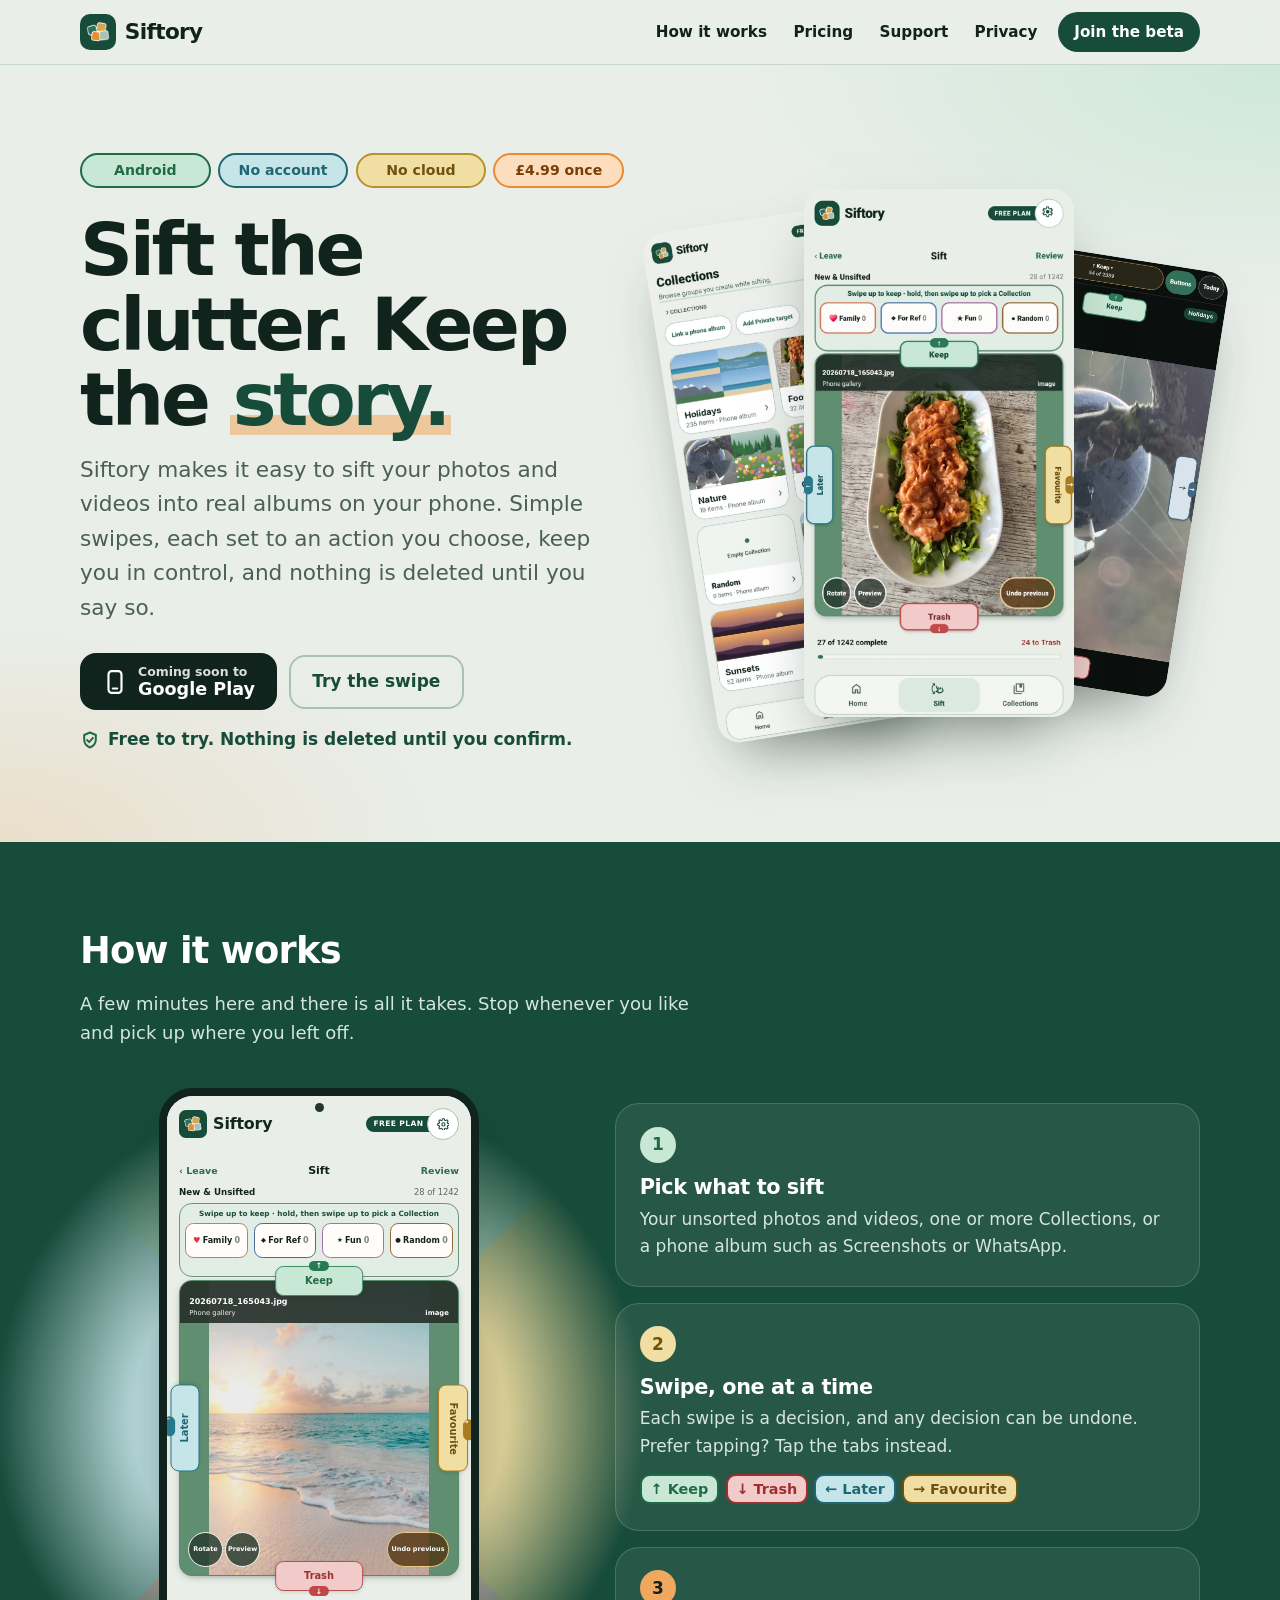
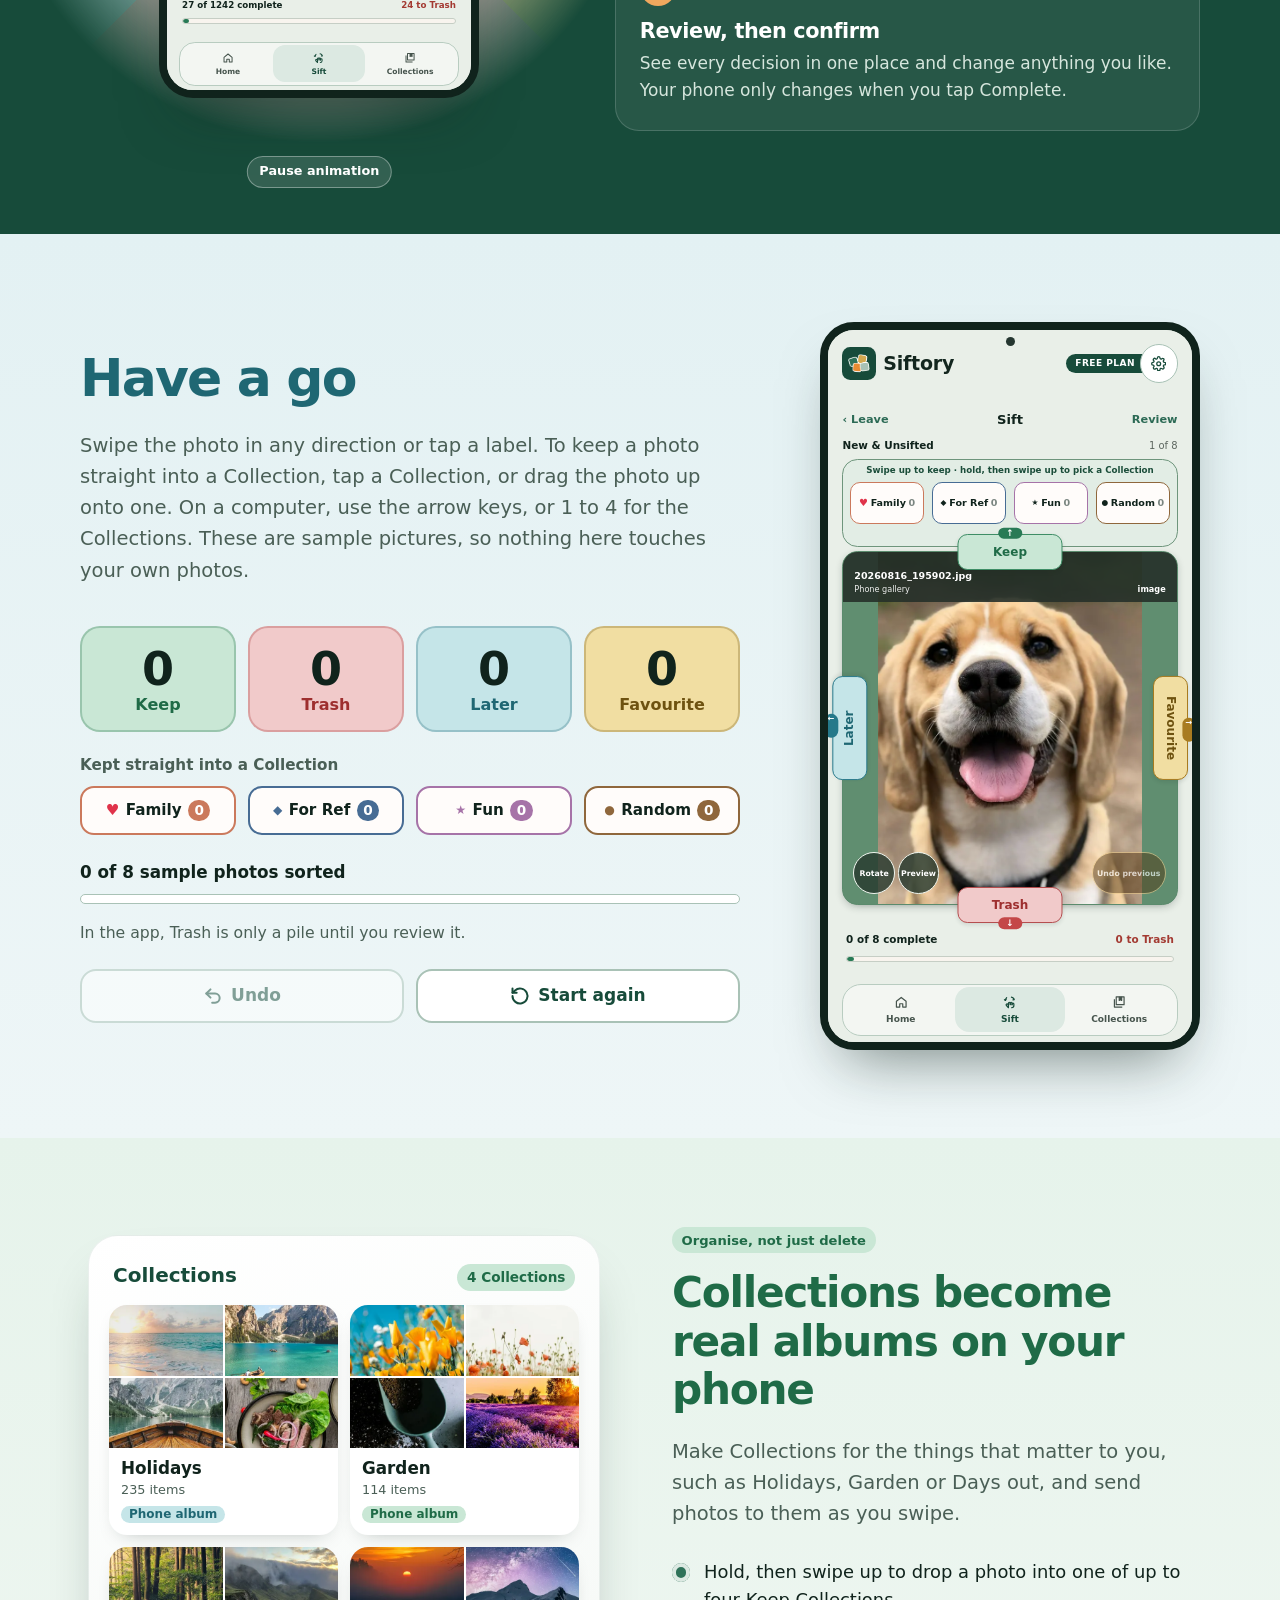
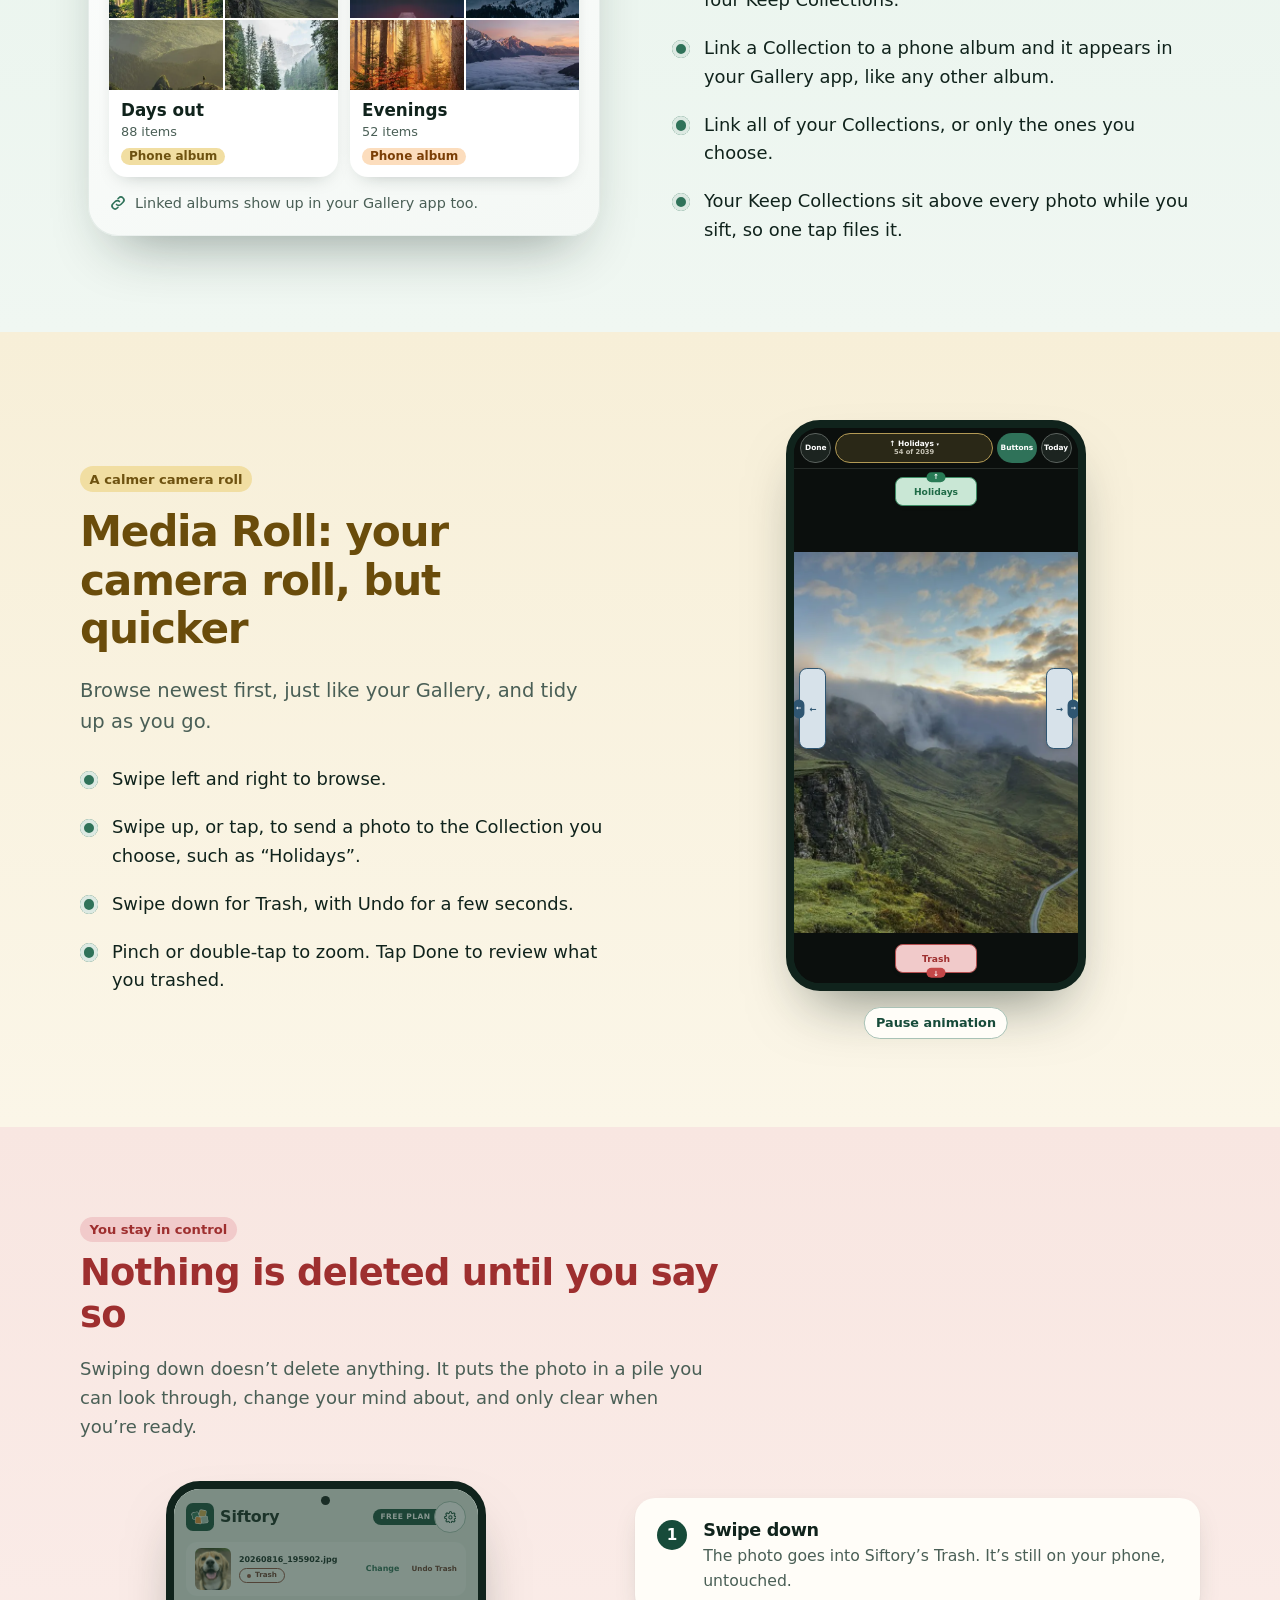
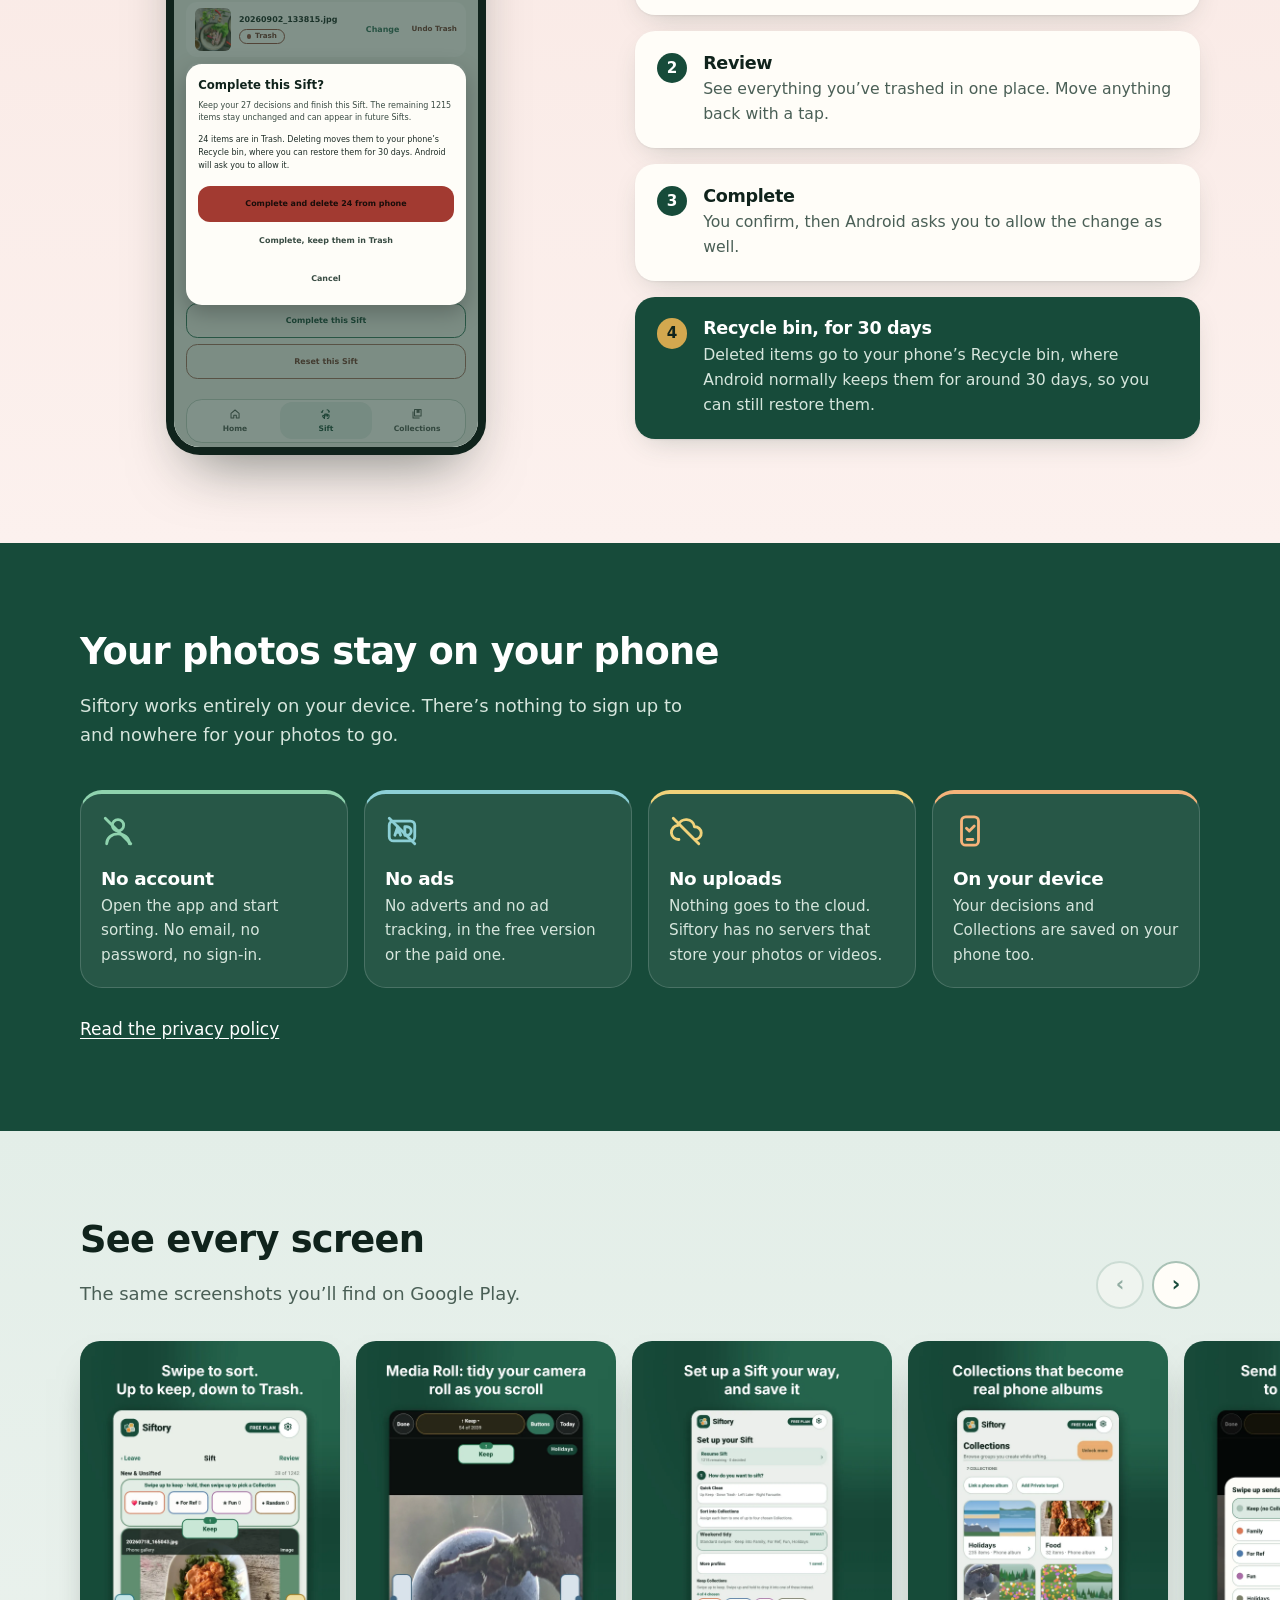
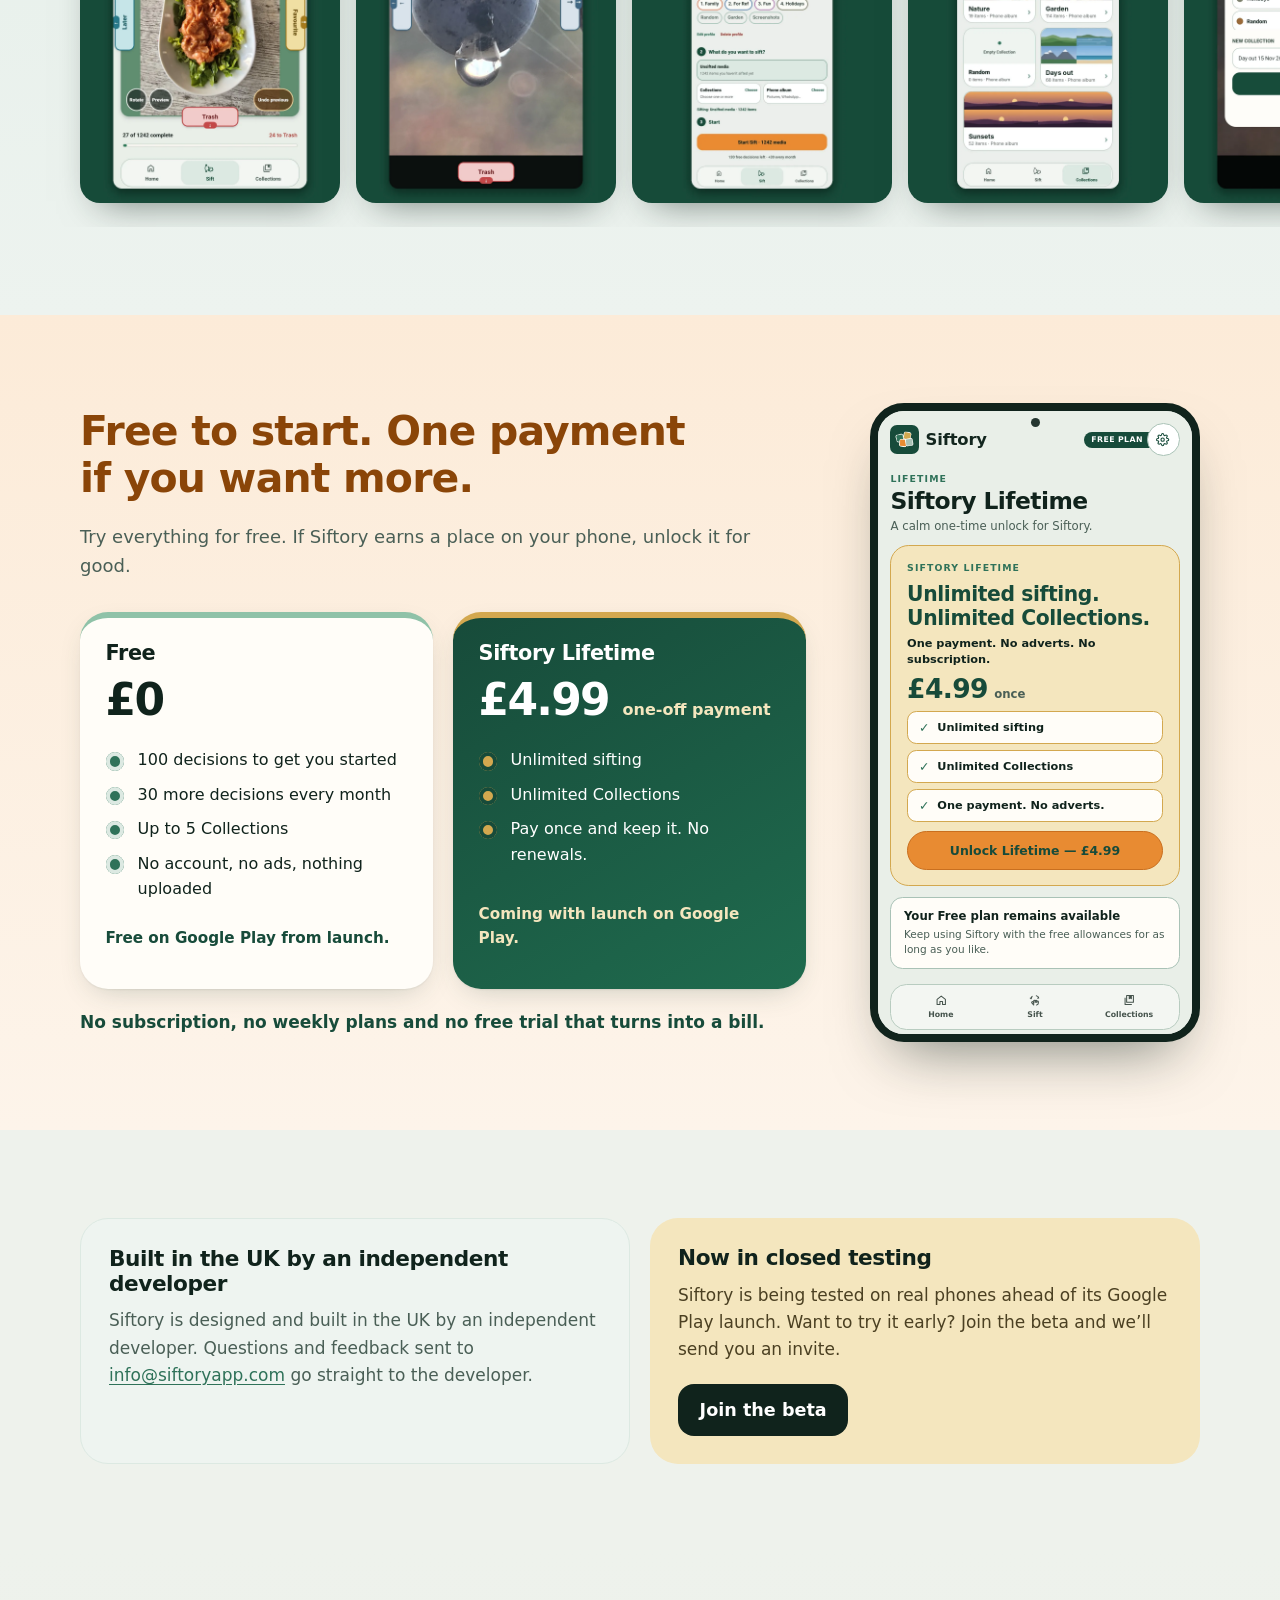
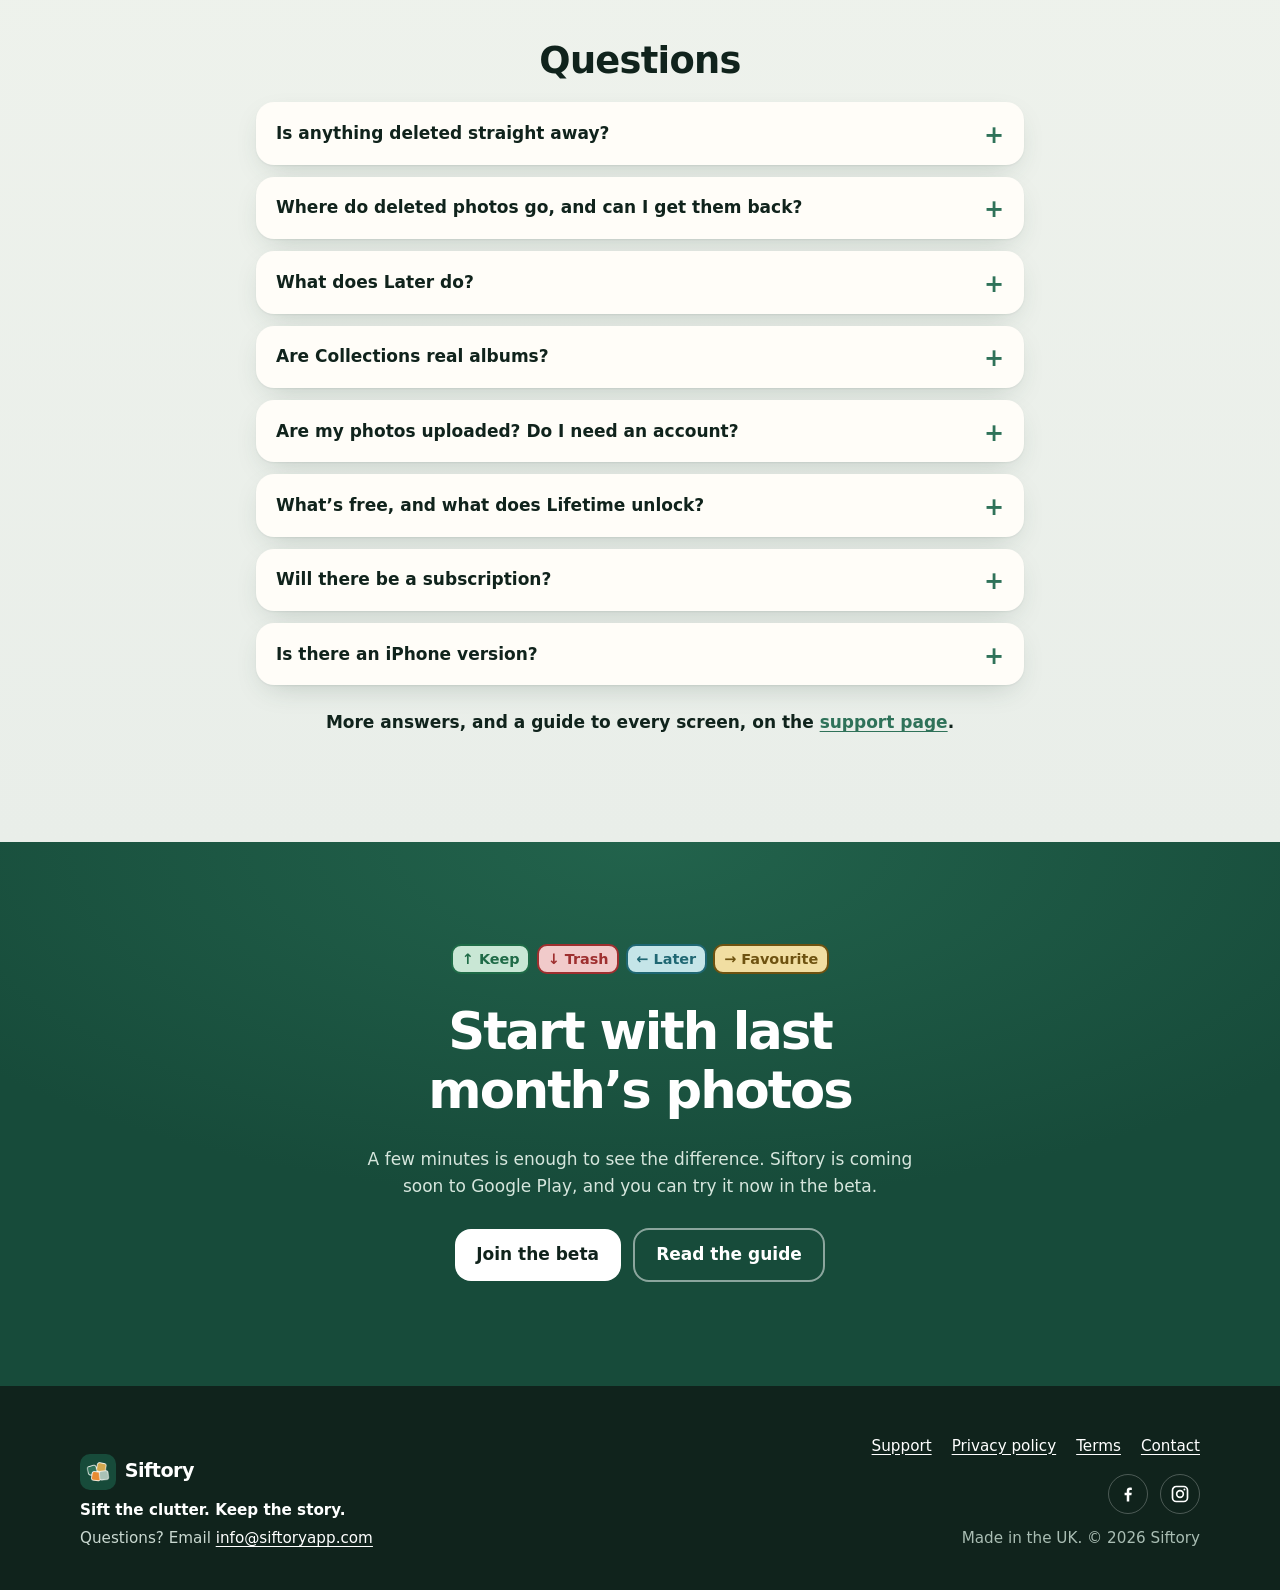
==== commit 471b2253: "Footer: add Facebook and Instagram links Co-Authored-By: Claude Opus 5.5 <noreply@anthropic.com> Cla" ====
--- a/index.html
+++ b/index.html
@@ -22,7 +22,7 @@
 <meta name="twitter:card" content="summary_large_image">
 <meta name="twitter:image" content="https://siftoryapp.com/assets/feature-graphic.png">
 <script>document.documentElement.classList.add('js');</script>
-<link rel="stylesheet" href="styles.css?v=31">
+<link rel="stylesheet" href="styles.css?v=32">
 <script src="home.js?v=14" defer></script>
 </head>
 <body class="home">
@@ -533,6 +533,10 @@
         <li><a href="terms.html">Terms</a></li>
         <li><a href="mailto:info@siftoryapp.com">Contact</a></li>
       </ul>
+      <p class="footer-social">
+        <a href="https://www.facebook.com/siftory" target="_blank" rel="noopener" aria-label="Siftory on Facebook"><svg viewBox="0 0 24 24" aria-hidden="true"><path fill="currentColor" d="M13.5 21v-7.5h2.6l.4-3h-3V8.6c0-.9.3-1.5 1.5-1.5h1.6V4.4c-.3 0-1.2-.1-2.3-.1-2.3 0-3.8 1.4-3.8 3.9v2.3H7.9v3h2.6V21z"/></svg></a>
+        <a href="https://www.instagram.com/siftory.app/" target="_blank" rel="noopener" aria-label="Siftory on Instagram"><svg viewBox="0 0 24 24" aria-hidden="true"><path fill="none" stroke="currentColor" stroke-width="2" d="M7.5 3h9A4.5 4.5 0 0 1 21 7.5v9a4.5 4.5 0 0 1-4.5 4.5h-9A4.5 4.5 0 0 1 3 16.5v-9A4.5 4.5 0 0 1 7.5 3z"/><circle cx="12" cy="12" r="4" fill="none" stroke="currentColor" stroke-width="2"/><circle cx="17.3" cy="6.7" r="1.2" fill="currentColor"/></svg></a>
+      </p>
       <p class="footer-meta">Made in the UK. © 2026 Siftory</p>
     </nav>
   </div>
--- a/styles.css
+++ b/styles.css
@@ -1267,3 +1267,9 @@
   .tst-nav { display: grid; grid-template-columns: 1fr 1fr; gap: .45rem; }
   .tst-nav a { display: block; text-align: center; padding-inline: .4rem; }
 }
+
+.site-footer .footer-social { display: flex; gap: .75rem; margin-top: 1rem; }
+.site-footer .footer-social a { display: inline-grid; place-items: center; width: 40px; height: 40px; border-radius: 50%; border: 1px solid rgba(255,255,255,.25); color: #fff; transition: background .2s, border-color .2s, color .2s; }
+.site-footer .footer-social a:hover { background: rgba(255,255,255,.1); border-color: var(--gold-soft); color: var(--gold-soft); }
+.site-footer .footer-social svg { width: 20px; height: 20px; }
+@media (min-width: 760px) { .site-footer .footer-social { justify-content: flex-end; } }
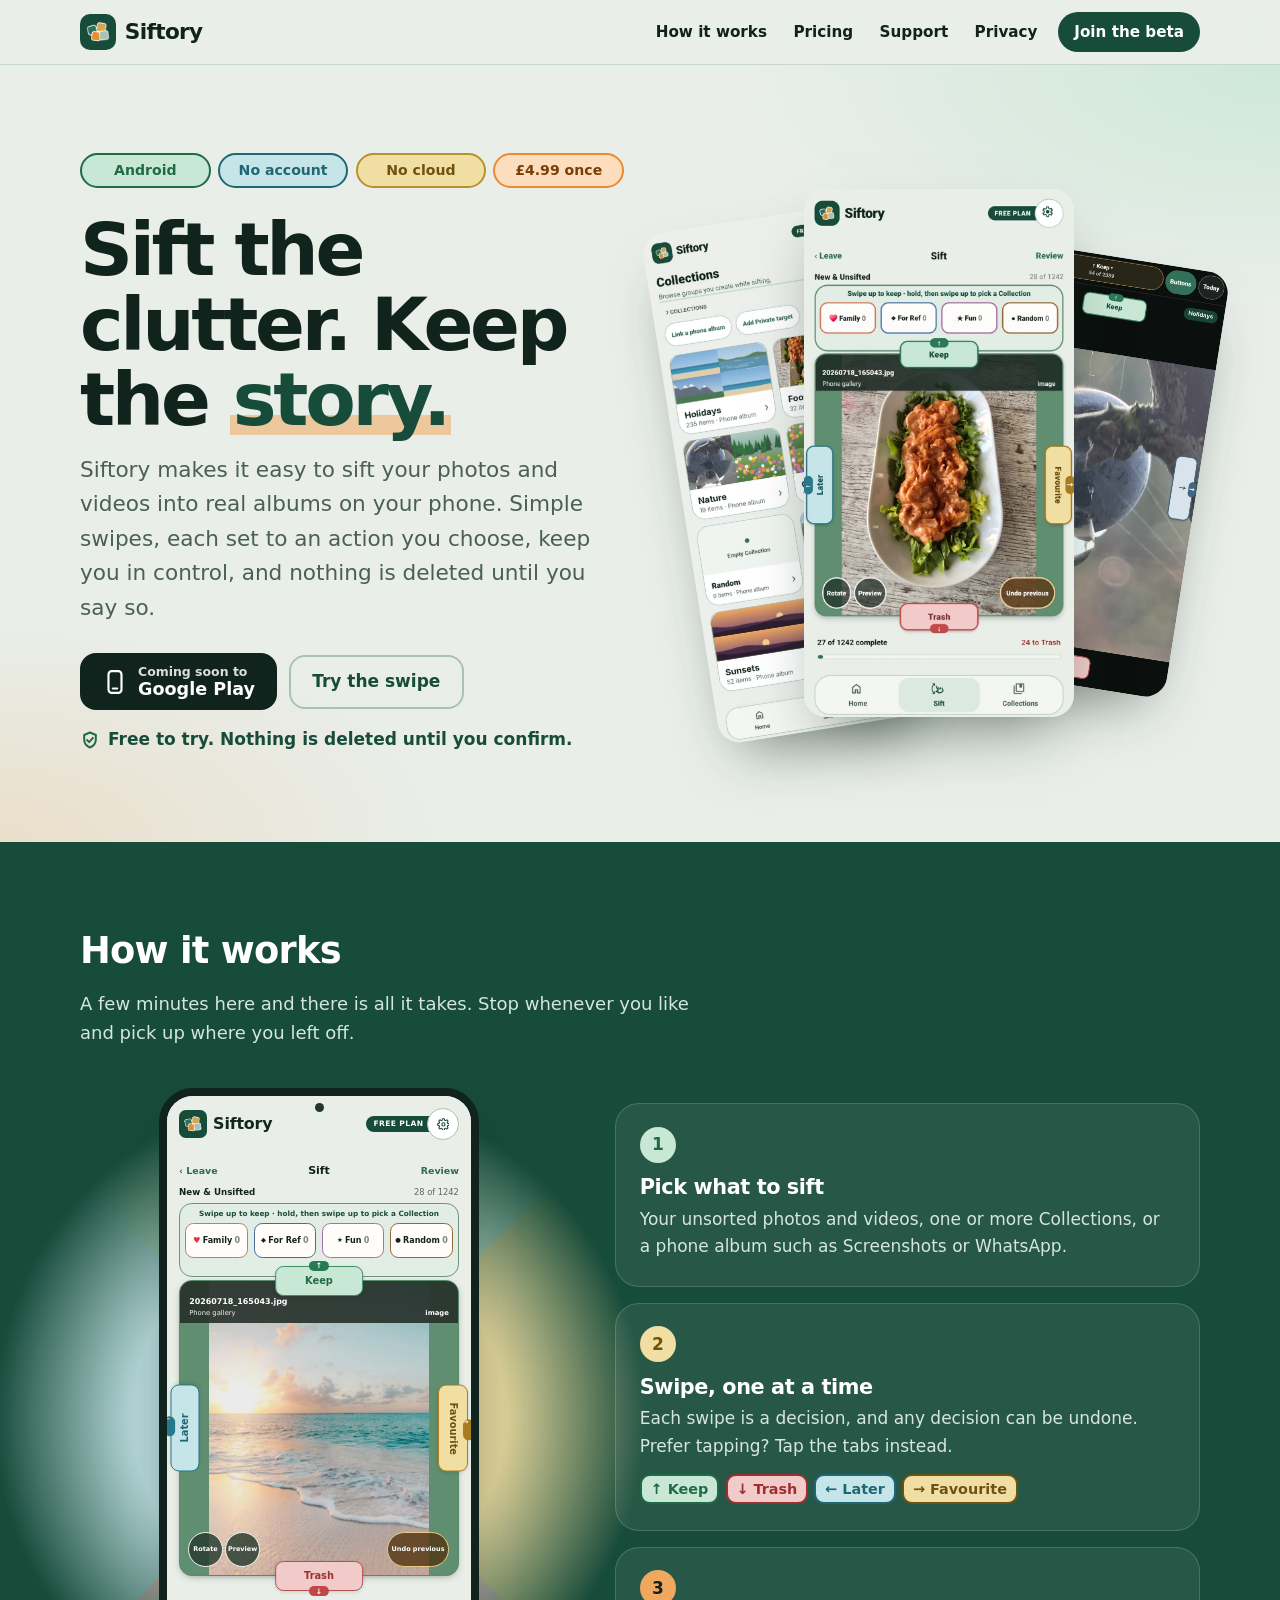
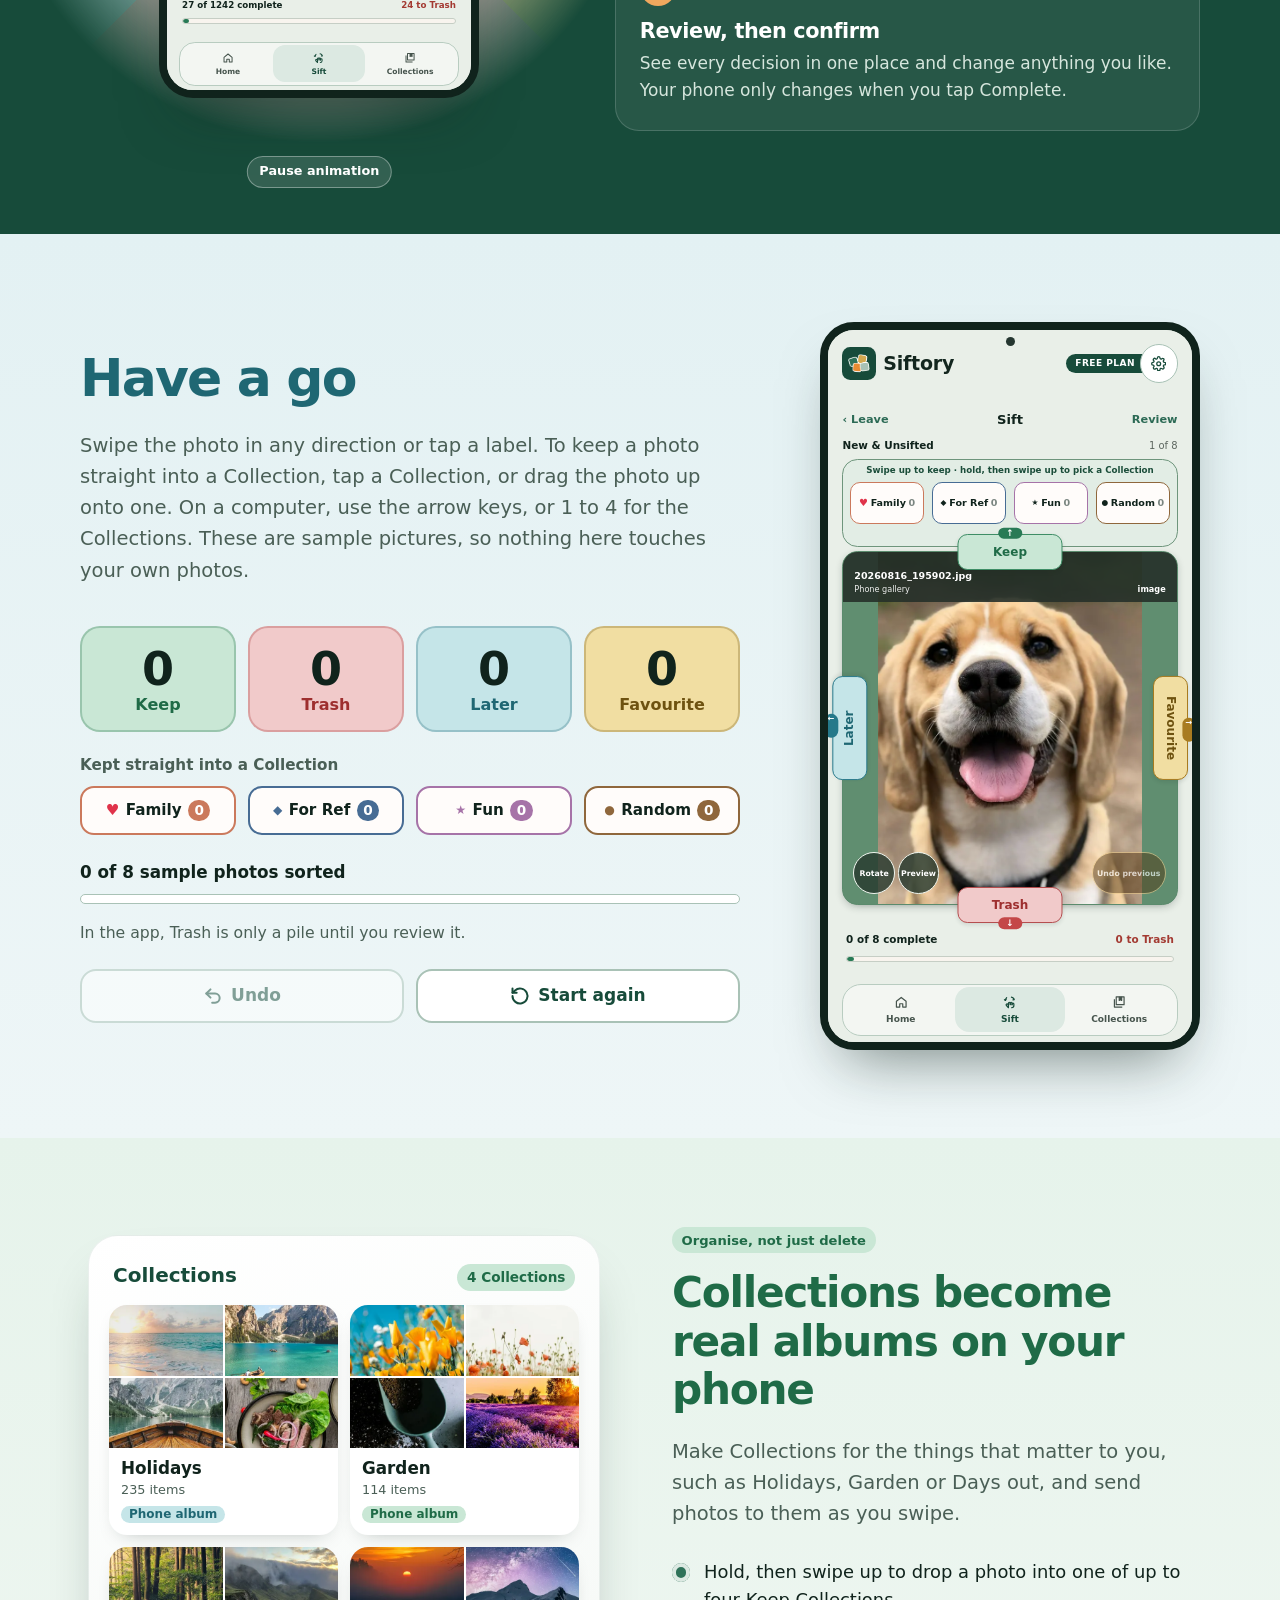
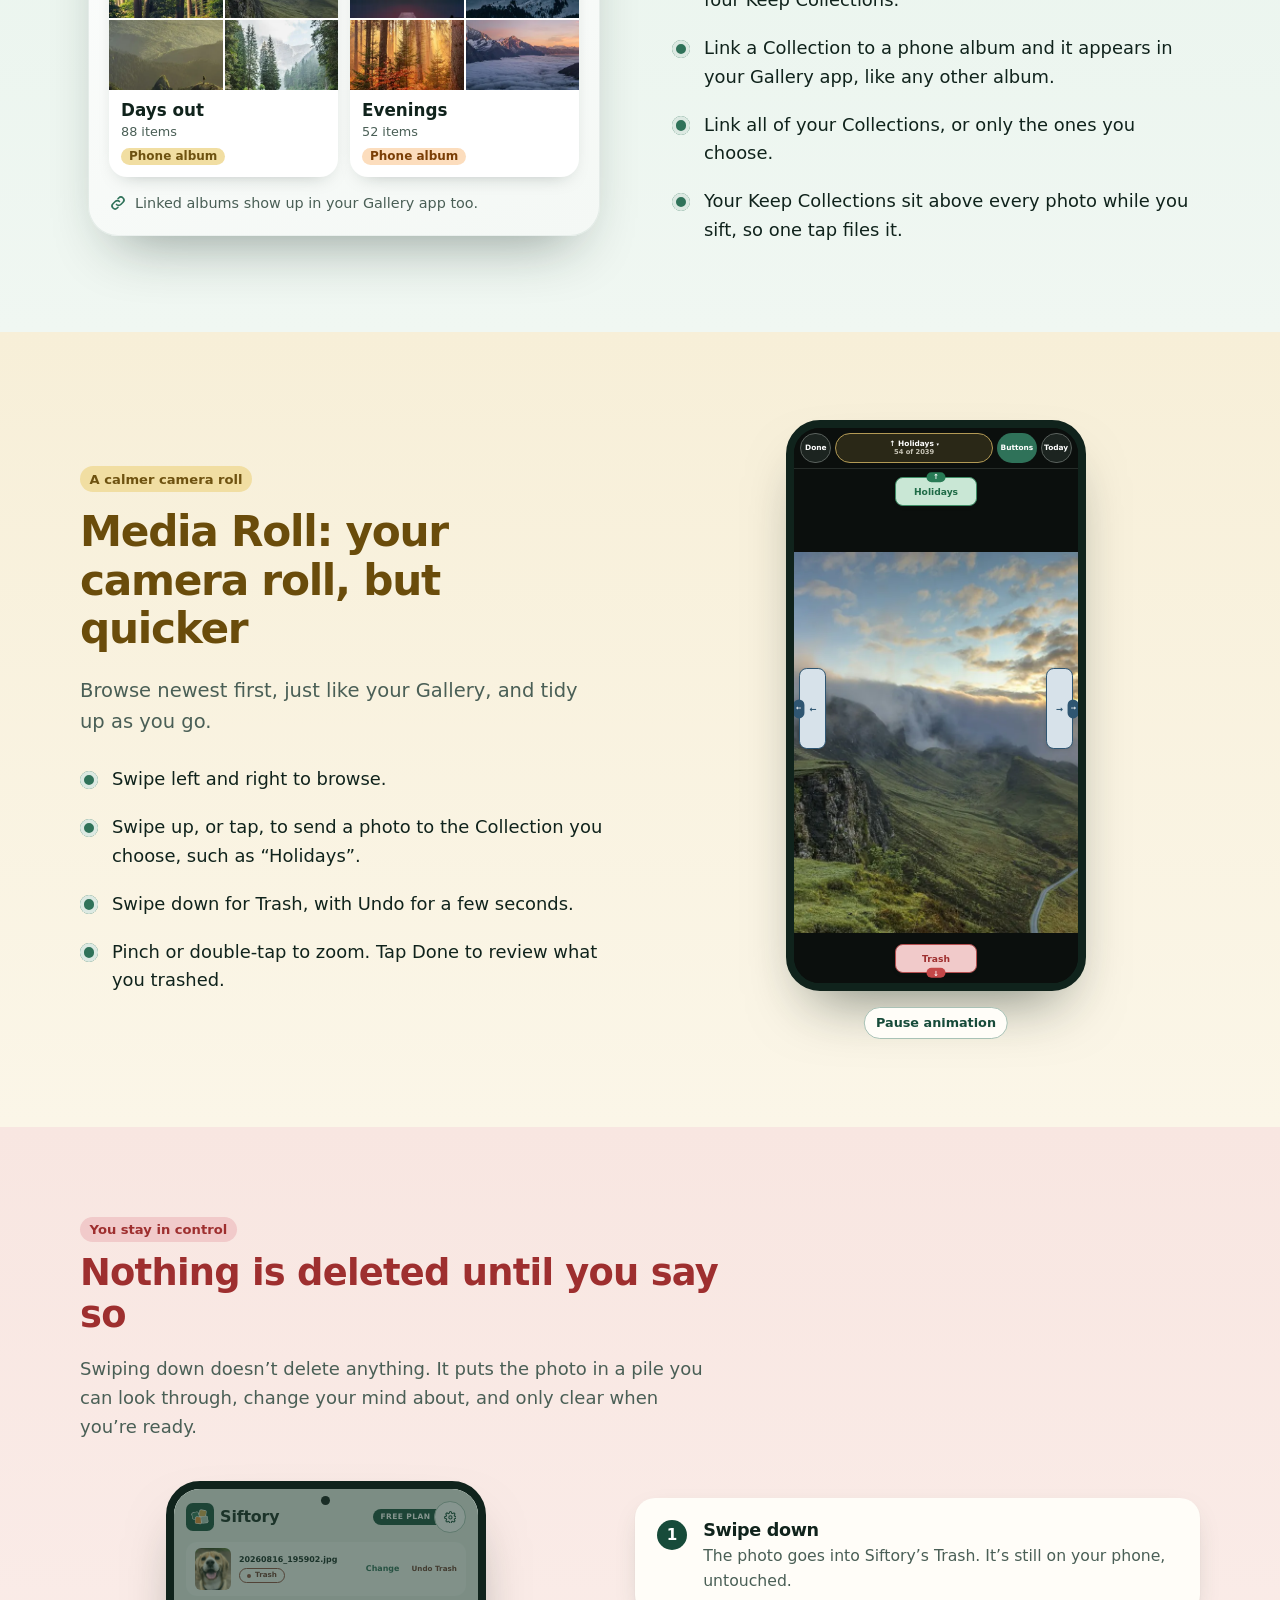
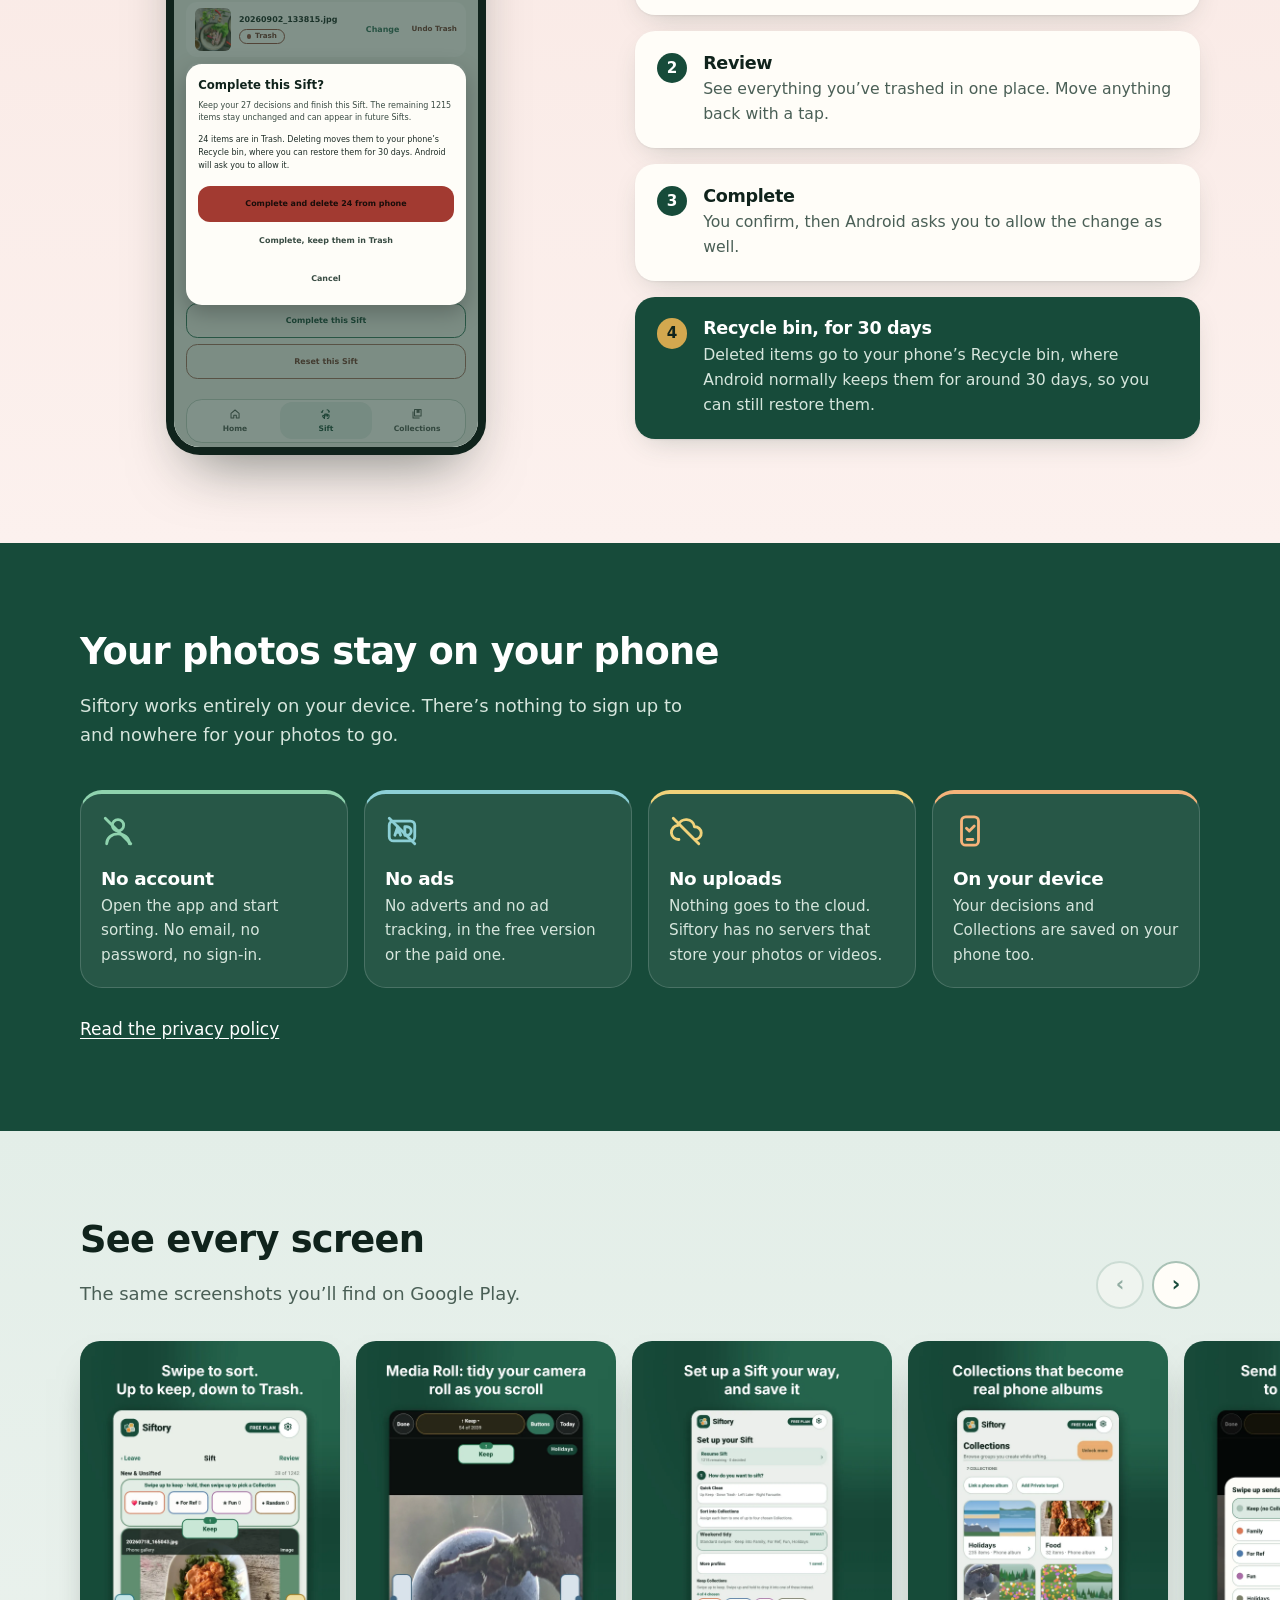
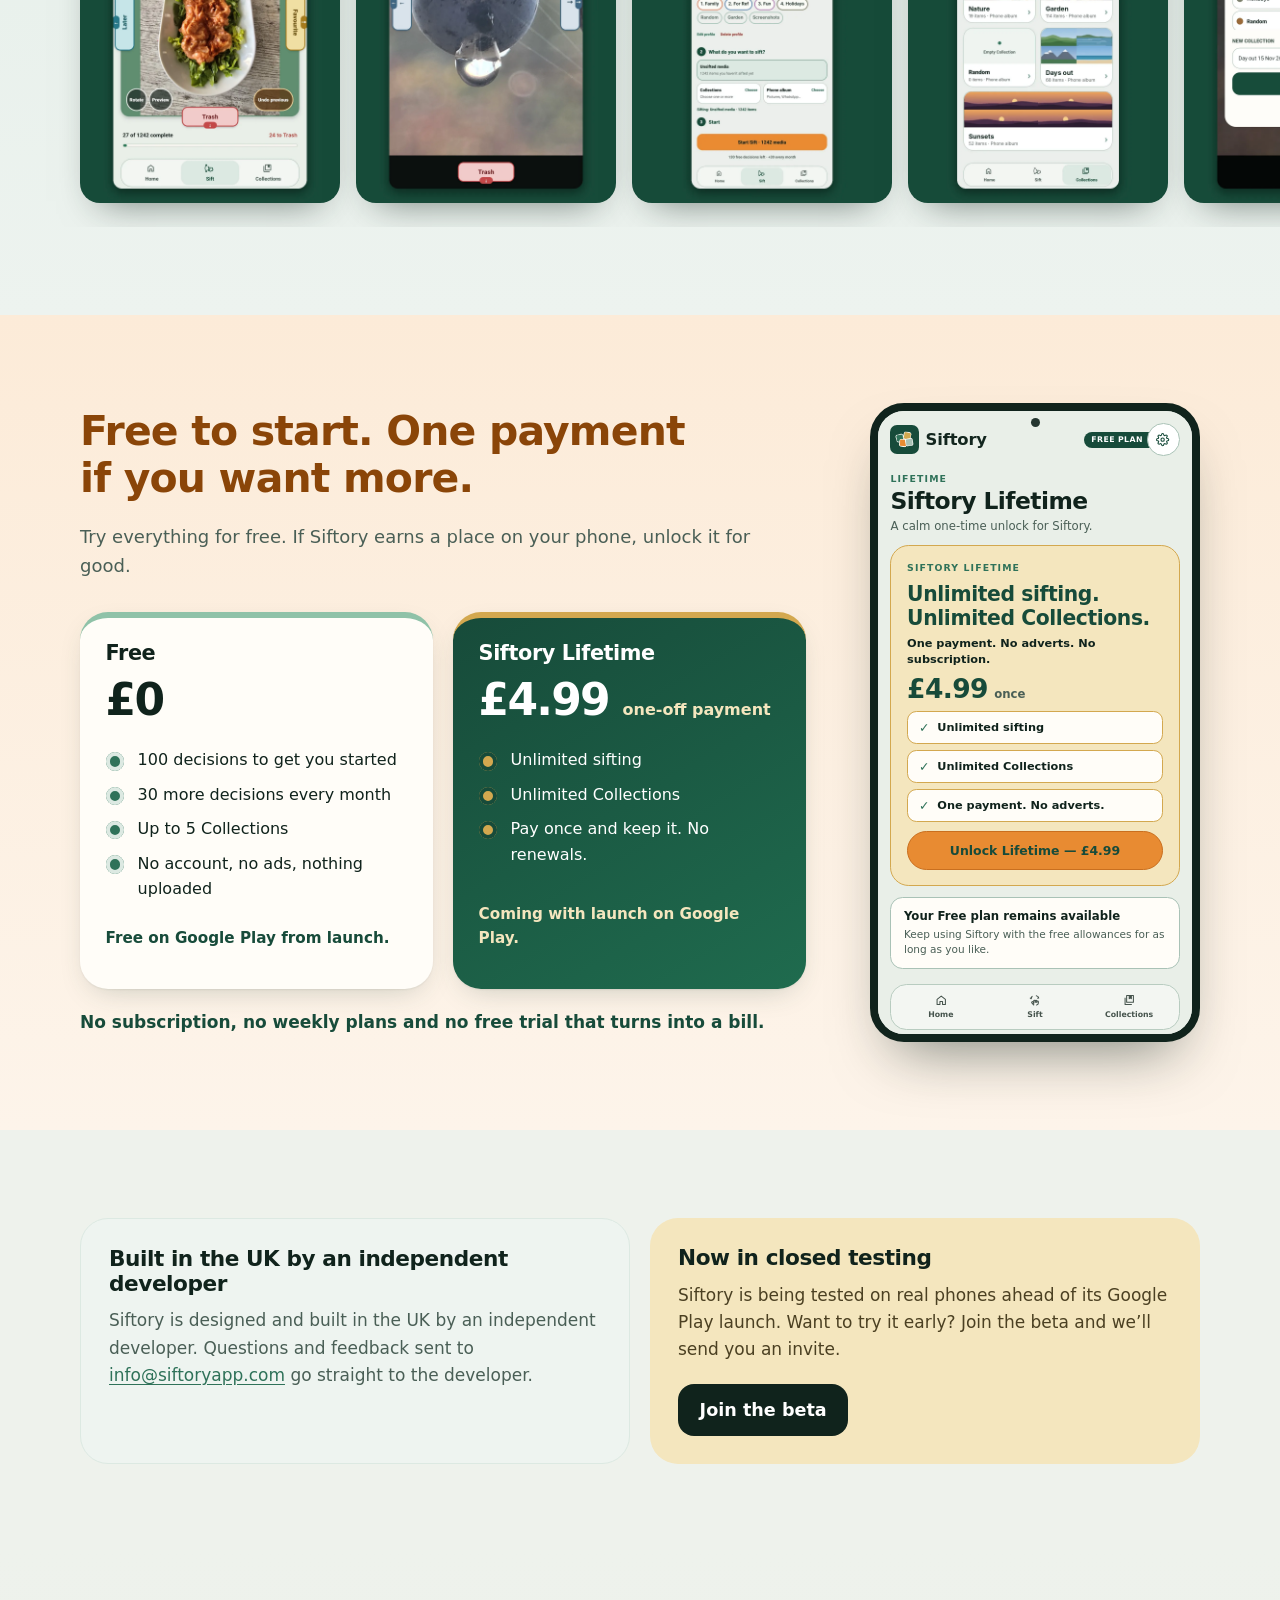
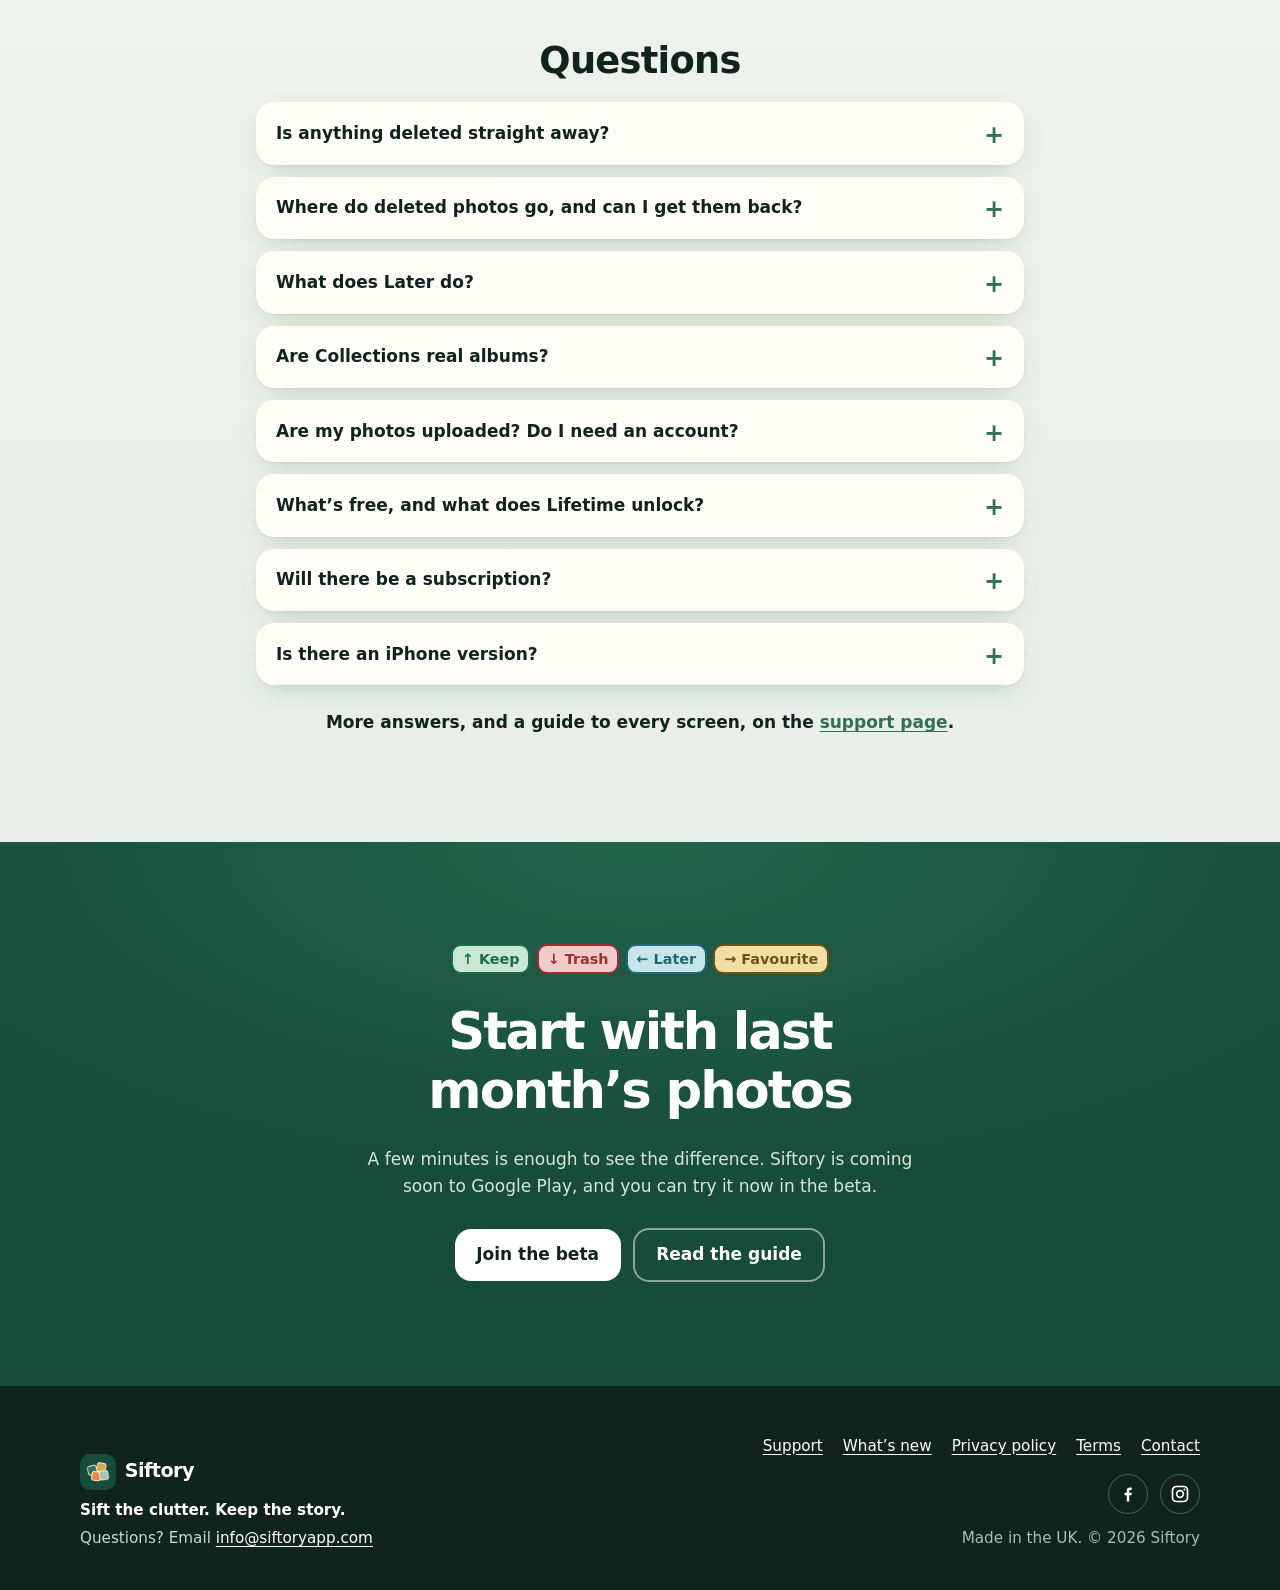
==== commit ccd11848: "What's new page (release log from app-release.json), footer links, sitemap Co-Authored-By: Claude Op" ====
--- a/index.html
+++ b/index.html
@@ -22,7 +22,7 @@
 <meta name="twitter:card" content="summary_large_image">
 <meta name="twitter:image" content="https://siftoryapp.com/assets/feature-graphic.png">
 <script>document.documentElement.classList.add('js');</script>
-<link rel="stylesheet" href="styles.css?v=32">
+<link rel="stylesheet" href="styles.css?v=34">
 <script src="home.js?v=14" defer></script>
 </head>
 <body class="home">
@@ -529,6 +529,7 @@
     <nav aria-label="Footer">
       <ul>
         <li><a href="support.html">Support</a></li>
+        <li><a href="whats-new.html">What’s new</a></li>
         <li><a href="privacy.html">Privacy policy</a></li>
         <li><a href="terms.html">Terms</a></li>
         <li><a href="mailto:info@siftoryapp.com">Contact</a></li>
@@ -541,5 +542,6 @@
     </nav>
   </div>
 </footer>
+<!-- Cloudflare Web Analytics --><script defer src="https://static.cloudflareinsights.com/beacon.min.js" data-cf-beacon='{"token": "d59dade7070a4a569c4faf04e02e4722"}'></script><!-- End Cloudflare Web Analytics -->
 </body>
 </html>
--- a/styles.css
+++ b/styles.css
@@ -1273,3 +1273,30 @@
 .site-footer .footer-social a:hover { background: rgba(255,255,255,.1); border-color: var(--gold-soft); color: var(--gold-soft); }
 .site-footer .footer-social svg { width: 20px; height: 20px; }
 @media (min-width: 760px) { .site-footer .footer-social { justify-content: flex-end; } }
+
+/* Testers: sign-up cards (two equal columns) */
+.tst-pair { display: grid; grid-template-columns: 1fr; gap: 1.25rem; }
+@media (min-width: 760px) { .tst-pair { grid-template-columns: 1fr 1fr; } }
+.tst-card { display: flex; flex-direction: column; background: #fff; border-radius: 22px; padding: 1.5rem; box-shadow: 0 10px 30px rgba(16,35,28,.08); }
+.tst-card h3 { margin: .5rem 0 .75rem; }
+.tst-card ol { margin: 0 0 1.25rem 1.1rem; padding: 0; flex: 1; }
+.tst-card ol li { margin-bottom: .45rem; }
+.tst-os { align-self: flex-start; background: var(--gold-soft); color: var(--ink); font-weight: 700; font-size: .8rem; letter-spacing: .04em; text-transform: uppercase; padding: .3rem .75rem; border-radius: 999px; }
+.tst-actions { display: grid; grid-auto-flow: column; grid-auto-columns: 1fr; gap: .75rem; }
+.tst-actions .btn { text-align: center; justify-content: center; }
+
+/* What's new (release log), built from app-release.json */
+.rel-list { display: grid; gap: 1.25rem; max-width: 760px; margin: 0 0 3rem; padding: 0; list-style: none; }
+.rel { background: var(--card); border: 1px solid var(--line); border-radius: var(--radius); box-shadow: var(--shadow); padding: 1.5rem 1.75rem; }
+.rel-next { background: var(--tint); border-style: dashed; box-shadow: none; }
+.rel-head { display: flex; flex-wrap: wrap; align-items: baseline; justify-content: space-between; gap: .5rem 1rem; margin-bottom: .75rem; }
+.rel-head h2 { margin: 0; font-size: 1.35rem; }
+.rel-meta { color: var(--muted); font-size: .95rem; }
+.rel-tags { display: flex; gap: .4rem; flex-wrap: wrap; margin-bottom: .75rem; }
+.rel-tag { background: var(--pale); color: var(--deep); font-weight: 700; font-size: .78rem; letter-spacing: .04em; text-transform: uppercase; padding: .25rem .65rem; border-radius: 999px; }
+.rel-tag-next { background: var(--gold-soft); color: var(--ink); }
+.rel ul { margin: 0; padding-left: 1.2rem; }
+.rel li { margin-bottom: .4rem; }
+.rel-ideas { max-width: 760px; background: var(--deep); color: #fff; border-radius: var(--radius); padding: 1.5rem 1.75rem; margin-bottom: 3rem; }
+.rel-ideas h2 { color: #fff; margin-top: 0; }
+.rel-ideas p { color: #E4EFE9; }
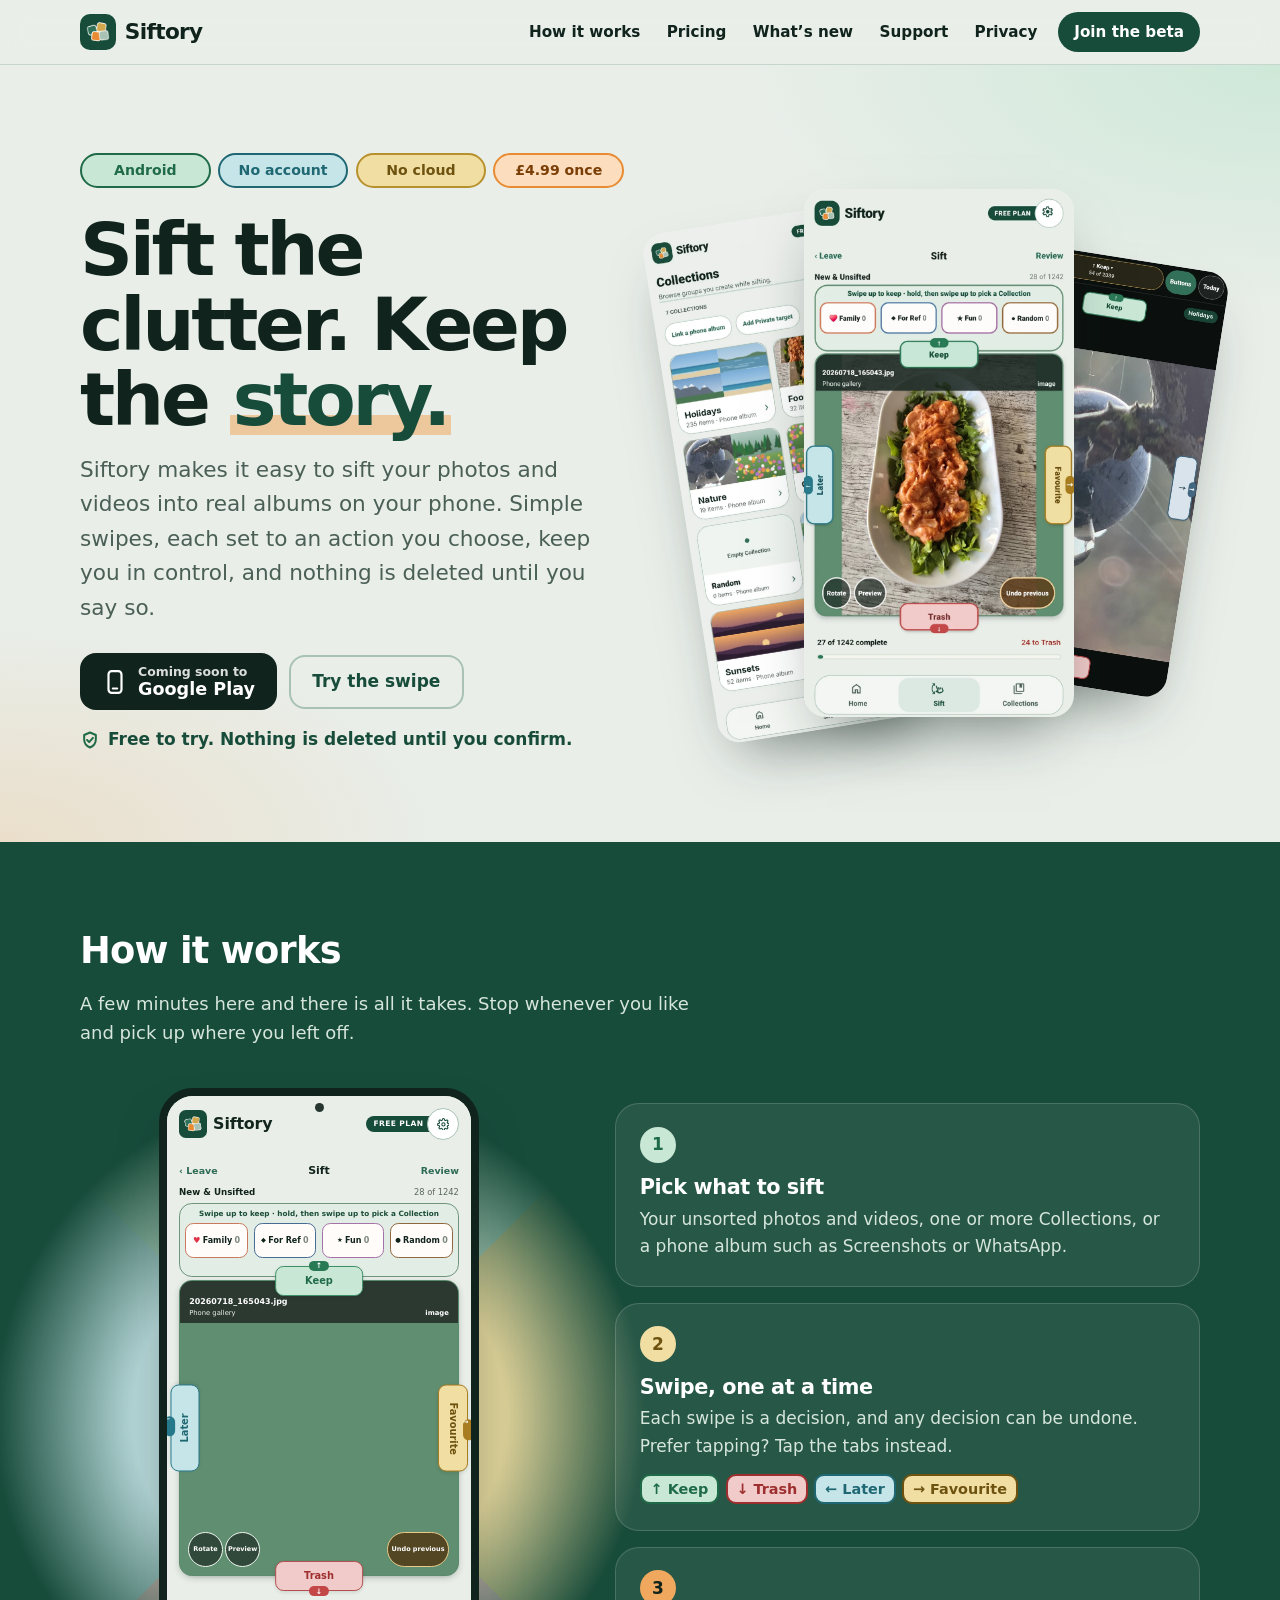
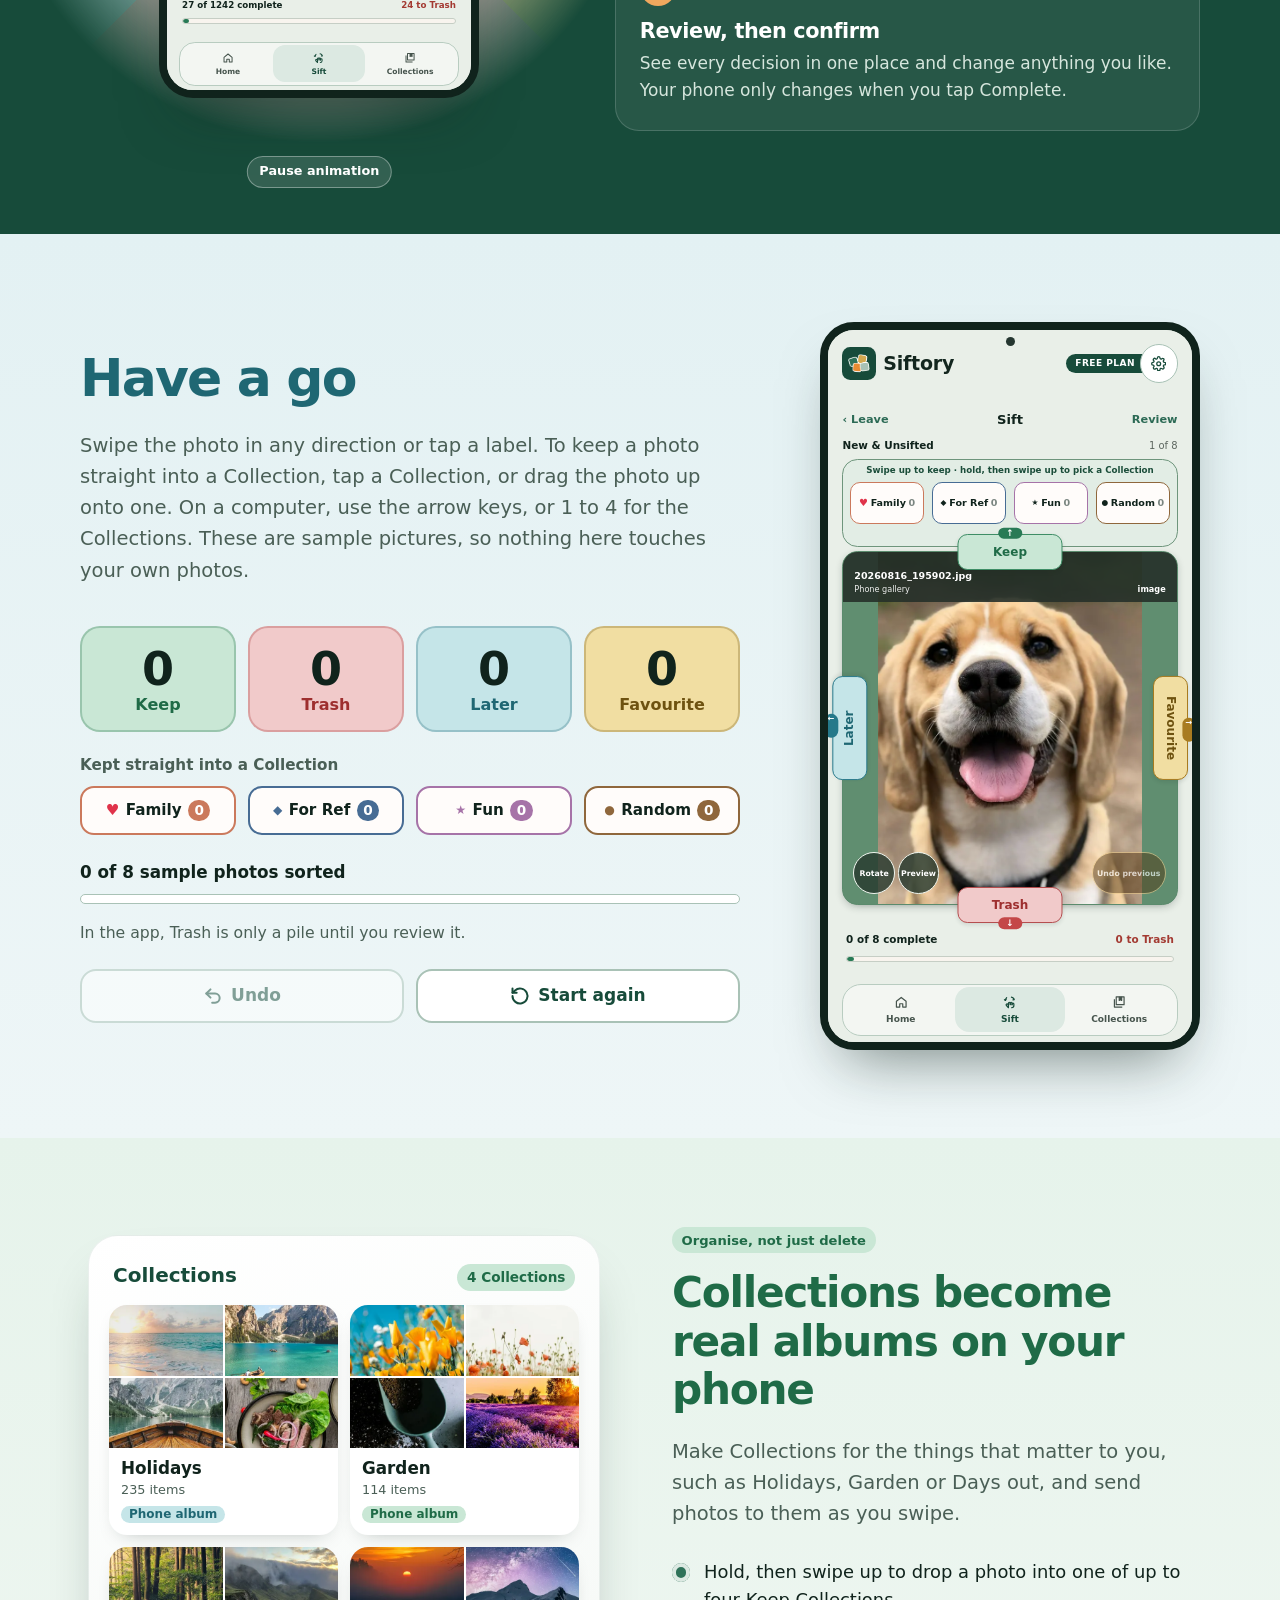
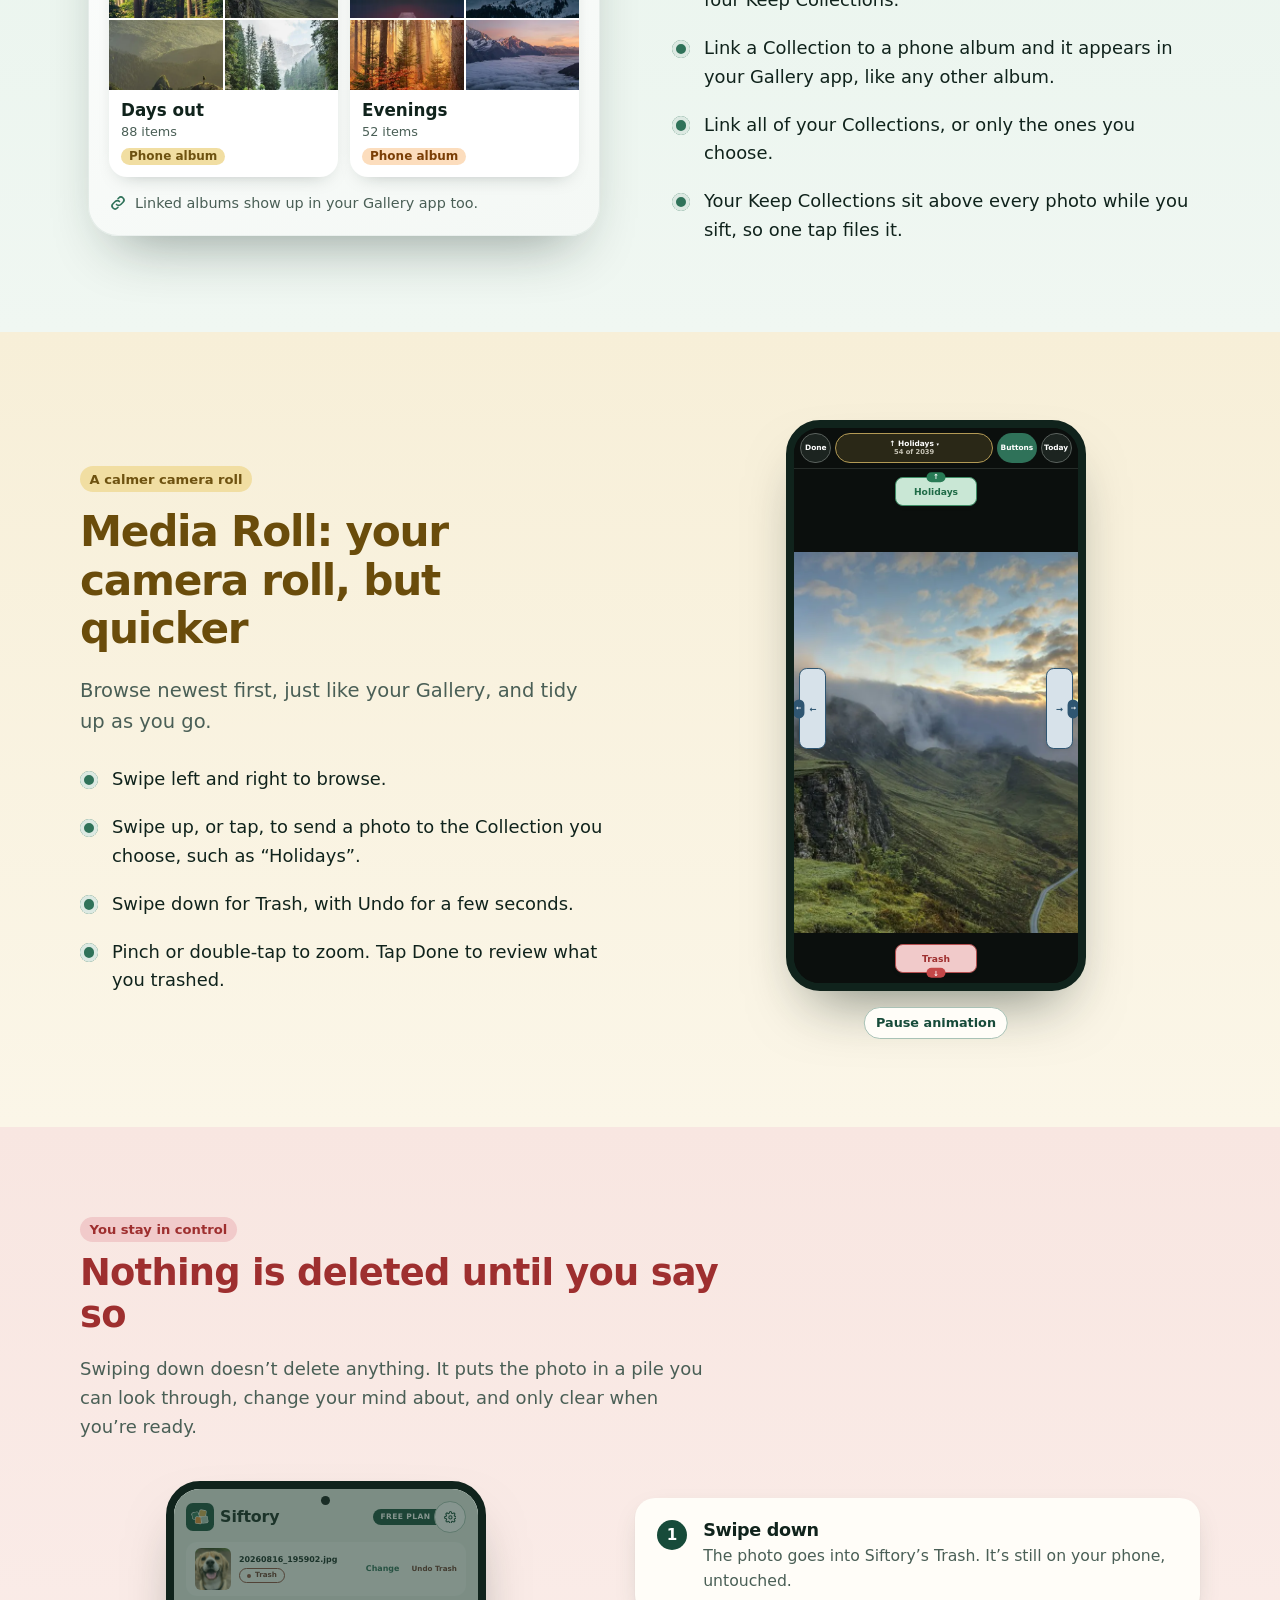
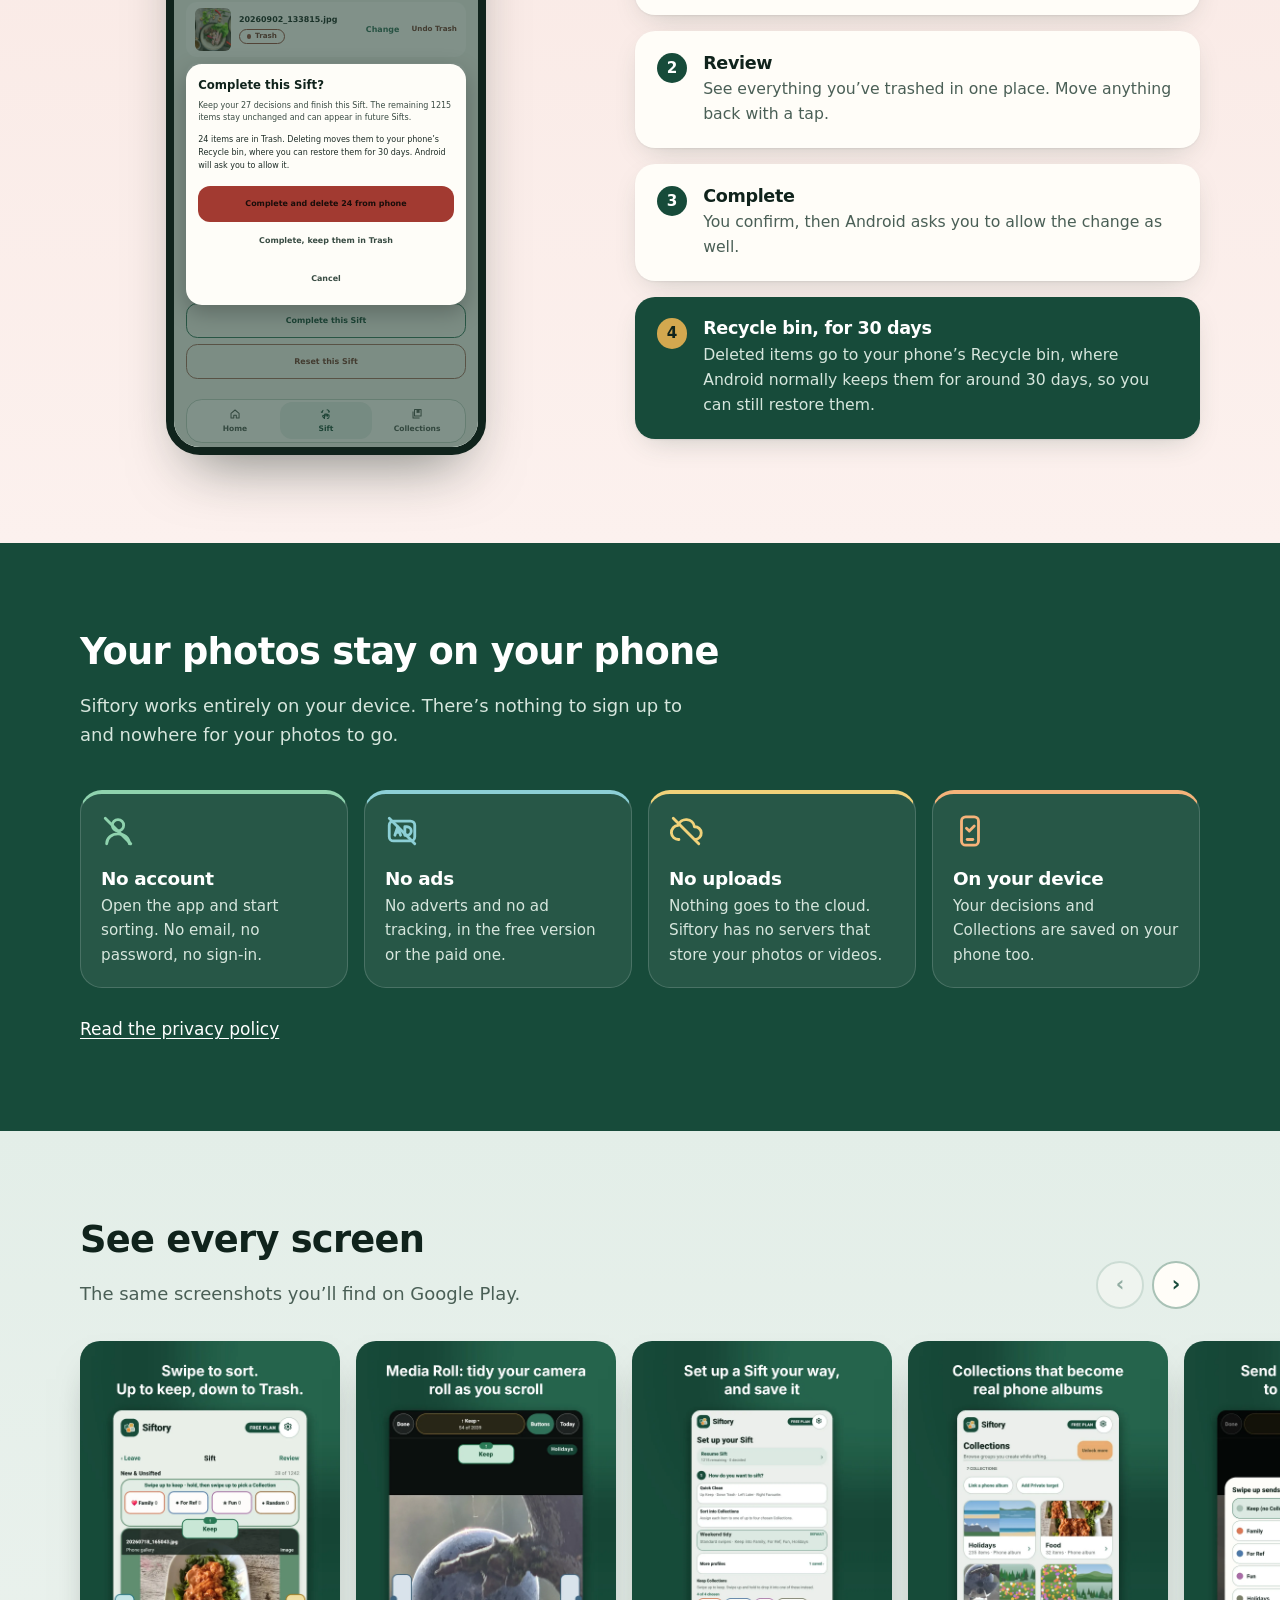
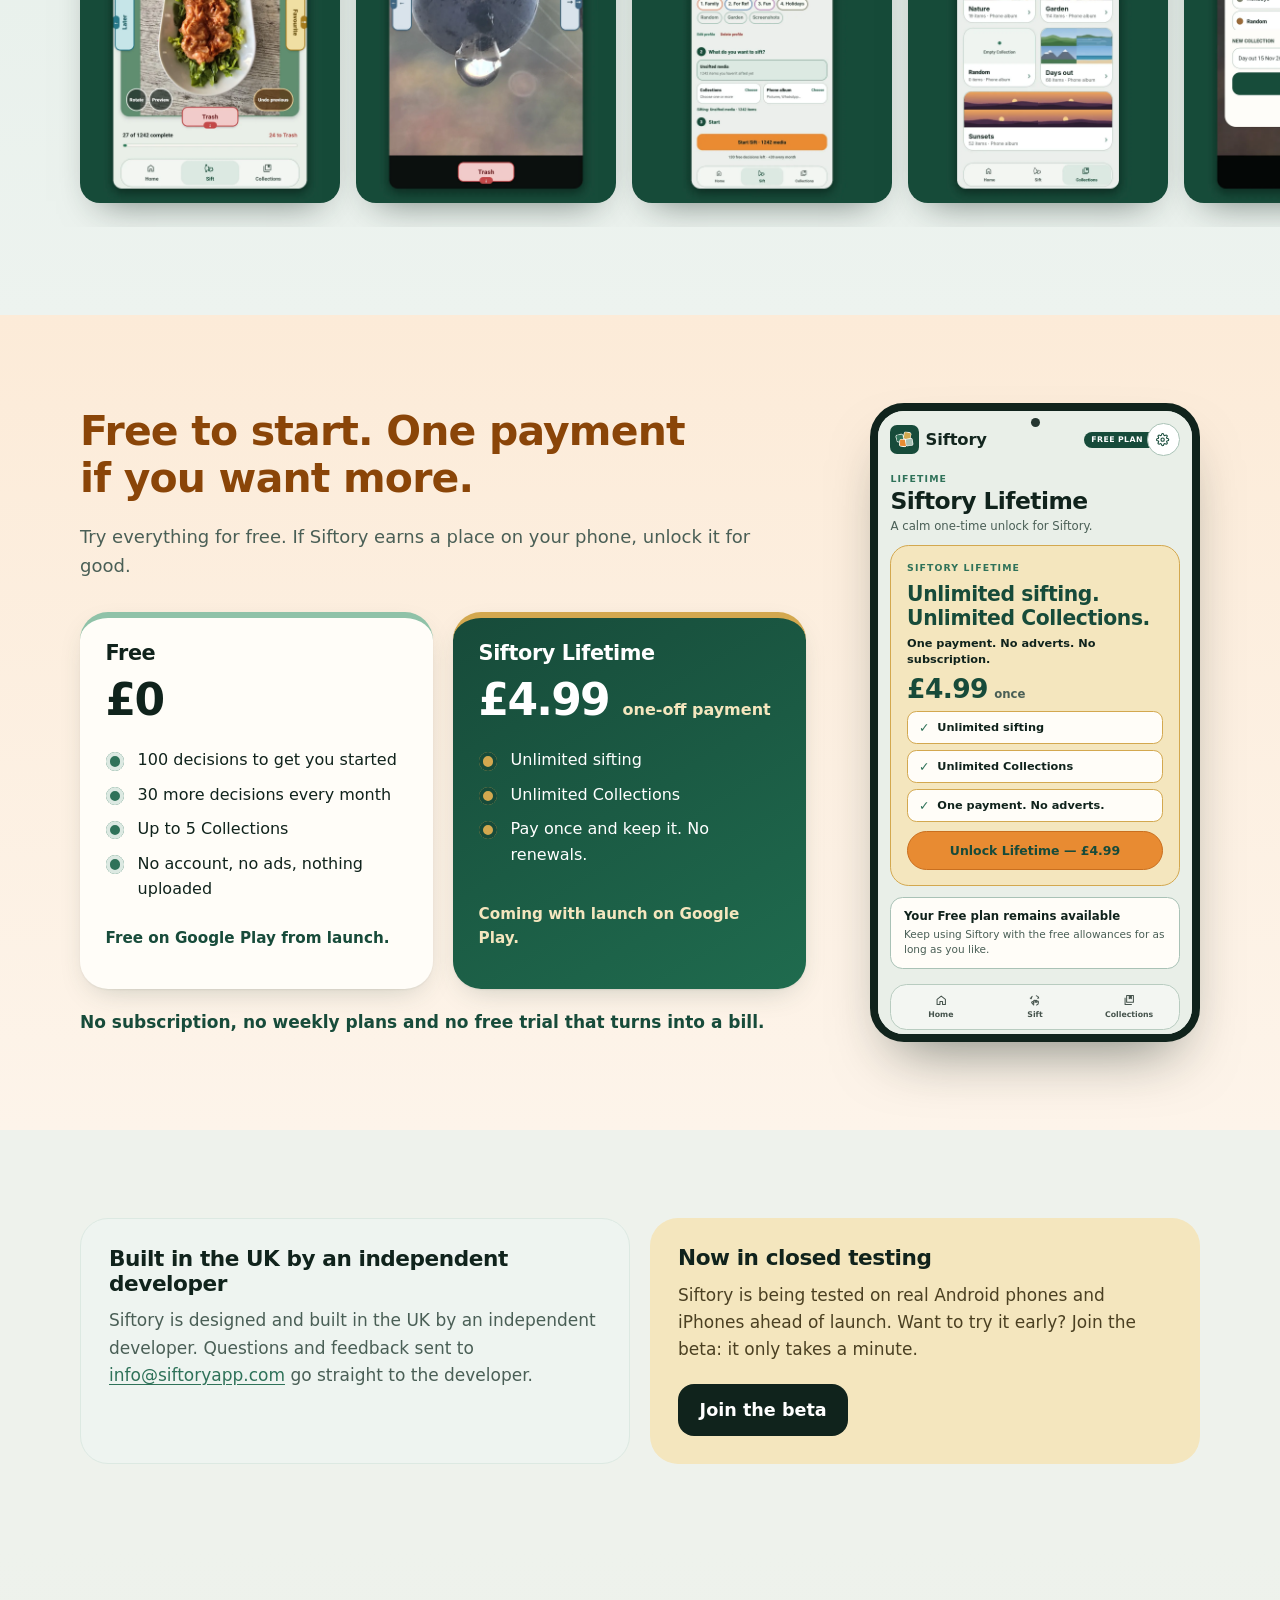
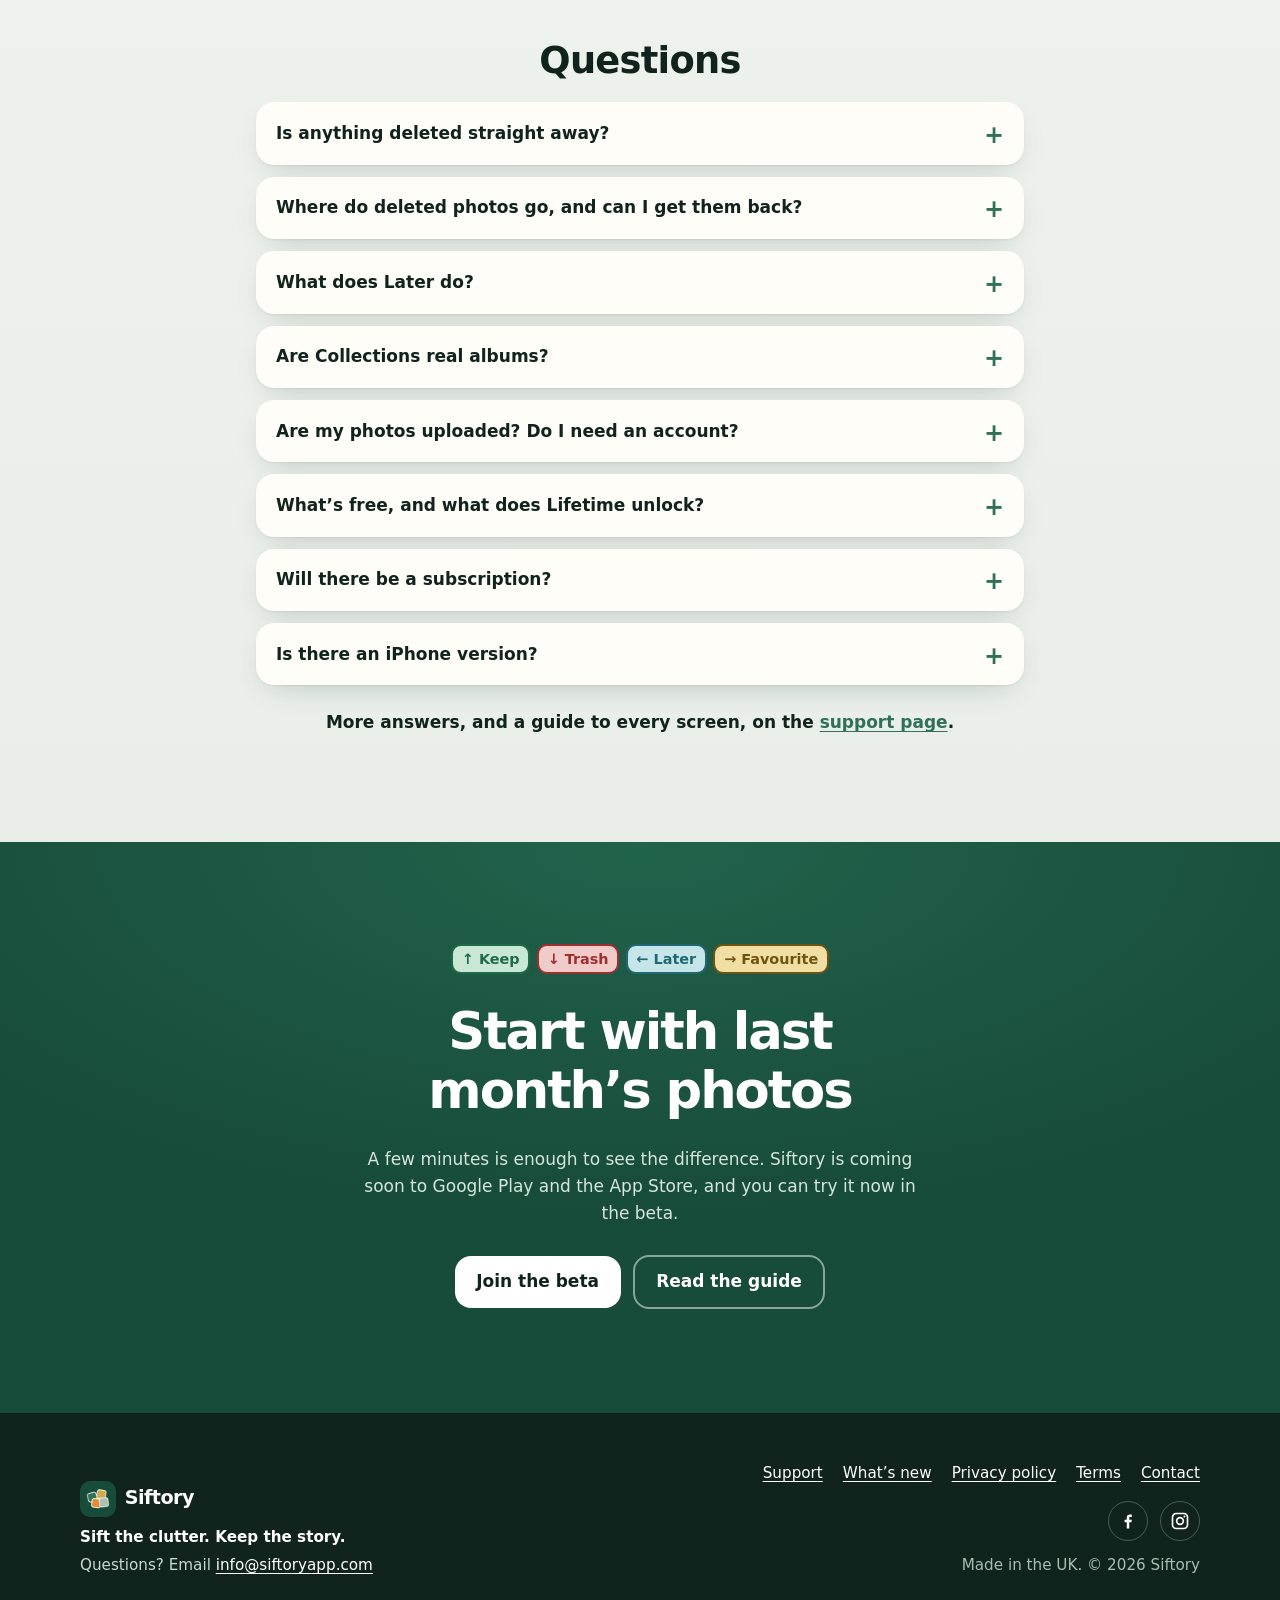
==== commit 3d0f920e: "Same menu on every page and every screen size; Join the beta goes to the sign-up page - Desktop: How" ====
--- a/index.html
+++ b/index.html
@@ -22,7 +22,7 @@
 <meta name="twitter:card" content="summary_large_image">
 <meta name="twitter:image" content="https://siftoryapp.com/assets/feature-graphic.png">
 <script>document.documentElement.classList.add('js');</script>
-<link rel="stylesheet" href="styles.css?v=34">
+<link rel="stylesheet" href="styles.css?v=35">
 <script src="home.js?v=14" defer></script>
 </head>
 <body class="home">
@@ -30,15 +30,21 @@
 <header class="site-header">
   <div class="wrap">
     <a class="brand" href="index.html" aria-label="Siftory home"><img src="assets/icon-192.png" alt="" width="36" height="36">Siftory</a>
-    <nav class="site-nav" aria-label="Main">
+    <a class="header-cta" href="testers.html#signup">Join the beta</a>
+    <button class="nav-toggle" type="button" aria-expanded="false" aria-controls="site-nav">
+      <span class="nav-toggle-bars" aria-hidden="true"></span><span class="nav-toggle-label">Menu</span>
+    </button>
+    <nav class="site-nav" id="site-nav" aria-label="Main">
       <ul>
-        <li class="nav-optional"><a href="index.html#how">How it works</a></li>
-        <li class="nav-optional"><a href="index.html#pricing">Pricing</a></li>
+        <li><a href="index.html#how">How it works</a></li>
+        <li><a href="index.html#pricing">Pricing</a></li>
+        <li><a href="whats-new.html">What’s new</a></li>
         <li><a href="support.html">Support</a></li>
         <li><a href="privacy.html">Privacy</a></li>
-        <li class="nav-cta nav-wide"><a href="index.html#beta">Join the beta</a></li>
+        <li class="nav-cta"><a href="testers.html#signup">Join the beta</a></li>
       </ul>
     </nav>
+    <script>(function(){var h=document.currentScript.closest('.site-header'),b=h.querySelector('.nav-toggle');b.addEventListener('click',function(){var o=h.classList.toggle('nav-open');b.setAttribute('aria-expanded',o);});h.querySelectorAll('.site-nav a').forEach(function(a){a.addEventListener('click',function(){h.classList.remove('nav-open');b.setAttribute('aria-expanded','false');});});})();</script>
   </div>
 </header>
 
@@ -453,8 +459,8 @@
         </div>
         <div class="test">
           <h3>Now in closed testing</h3>
-          <p>Siftory is being tested on real phones ahead of its Google Play launch. Want to try it early? Join the beta and we’ll send you an invite.</p>
-          <a class="btn btn-play" href="mailto:info@siftoryapp.com?subject=Siftory%20beta"><span><strong>Join the beta</strong></span></a>
+          <p>Siftory is being tested on real Android phones and iPhones ahead of launch. Want to try it early? Join the beta: it only takes a minute.</p>
+          <a class="btn btn-play" href="testers.html#signup"><span><strong>Join the beta</strong></span></a>
         </div>
       </div>
     </div>
@@ -510,9 +516,9 @@
         <li data-dir="right">→ Favourite</li>
       </ul>
       <h2 id="cta-title">Start with last month’s photos</h2>
-      <p>A few minutes is enough to see the difference. Siftory is coming soon to Google Play, and you can try it now in the beta.</p>
+      <p>A few minutes is enough to see the difference. Siftory is coming soon to Google Play and the App Store, and you can try it now in the beta.</p>
       <div class="hero-actions">
-        <a class="btn btn-light" href="mailto:info@siftoryapp.com?subject=Siftory%20beta">Join the beta</a>
+        <a class="btn btn-light" href="testers.html#signup">Join the beta</a>
         <a class="btn btn-ghost" style="color:#fff;border-color:rgba(255,255,255,.5)" href="support.html">Read the guide</a>
       </div>
     </div>
--- a/styles.css
+++ b/styles.css
@@ -80,11 +80,42 @@
 .site-nav a[aria-current="page"] { background: var(--deep); color: #fff; }
 .site-nav .nav-cta a { background: var(--deep); color: #fff; margin-left: .4rem; padding-inline: 1rem; }
 .site-nav .nav-cta a:hover { background: var(--ink); color: #fff; }
-.site-nav .nav-wide { display: none; }
-@media (min-width: 900px) { .site-nav .nav-wide { display: list-item; } }
-@media (max-width: 520px) {
-  .site-nav .nav-optional { display: none; }
-  .site-nav a { padding: .45rem .6rem; font-size: .92rem; }
+/* Menu button and compact beta button: phones and small tablets only */
+.nav-toggle, .header-cta { display: none; }
+@media (max-width: 959px) {
+  .site-header .wrap { flex-wrap: wrap; }
+  .js .header-cta {
+    display: inline-flex; align-items: center; margin-left: auto; min-height: 44px; padding: .45rem .95rem;
+    border-radius: 999px; background: var(--deep); color: #fff; font-weight: 800; font-size: .95rem; text-decoration: none;
+  }
+  .js .header-cta:hover { background: var(--ink); color: #fff; }
+  .site-header .wrap { gap: .5rem; }
+  .js .nav-toggle {
+    display: inline-flex; align-items: center; gap: .5rem;
+    min-height: 44px; padding: .45rem .9rem; border-radius: 999px;
+    border: 1px solid var(--line); background: var(--card); color: var(--ink);
+    font: inherit; font-weight: 800; font-size: .95rem; cursor: pointer;
+  }
+  .nav-toggle-bars, .nav-toggle-bars::before, .nav-toggle-bars::after {
+    display: block; width: 18px; height: 2px; border-radius: 2px; background: currentColor; content: ""; position: relative;
+  }
+  .nav-toggle-bars::before { position: absolute; top: -6px; }
+  .nav-toggle-bars::after { position: absolute; top: 6px; }
+  .nav-open .nav-toggle-bars { background: transparent; }
+  .nav-open .nav-toggle-bars::before { top: 0; transform: rotate(45deg); }
+  .nav-open .nav-toggle-bars::after { top: 0; transform: rotate(-45deg); }
+  /* Closed: hide the menu (with JS); open: full-width list under the header. */
+  .js .site-nav { display: none; flex-basis: 100%; }
+  .js .nav-open .site-nav { display: block; padding: .25rem 0 1rem; }
+  .js .site-nav ul { flex-direction: column; align-items: stretch; gap: .35rem; }
+  .js .site-nav a { display: block; padding: .8rem 1rem; font-size: 1.05rem; border-radius: 14px; background: var(--card); border: 1px solid var(--line); }
+  .js .site-nav .nav-cta { display: none; } /* already in the header as .header-cta */
+  @media (max-width: 440px) {
+    .js .nav-toggle { width: 44px; padding: 0; justify-content: center; }
+    .nav-toggle-label { position: absolute; width: 1px; height: 1px; overflow: hidden; clip: rect(0 0 0 0); }
+  }
+  /* Without JS, show every link in a wrapping row instead. */
+  html:not(.js) .site-nav ul { flex-wrap: wrap; justify-content: flex-end; }
 }
 
 /* Buttons */
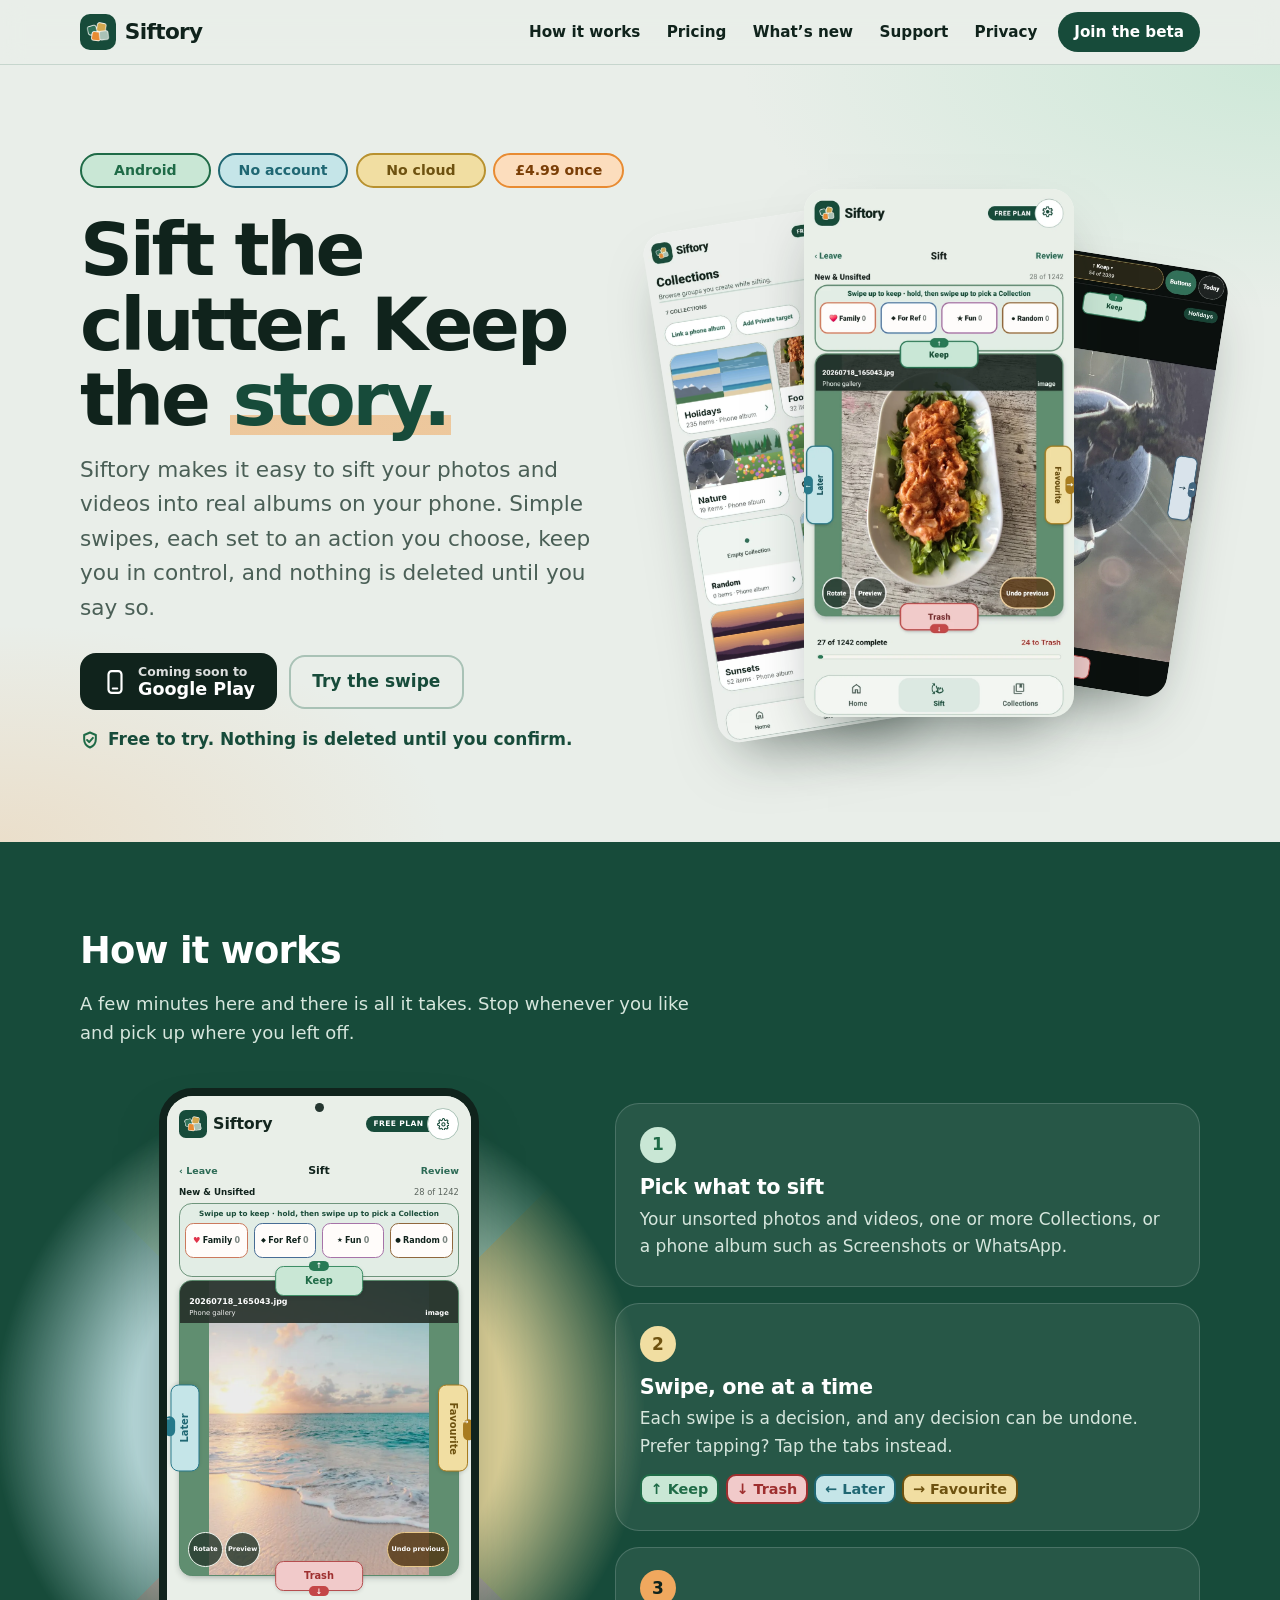
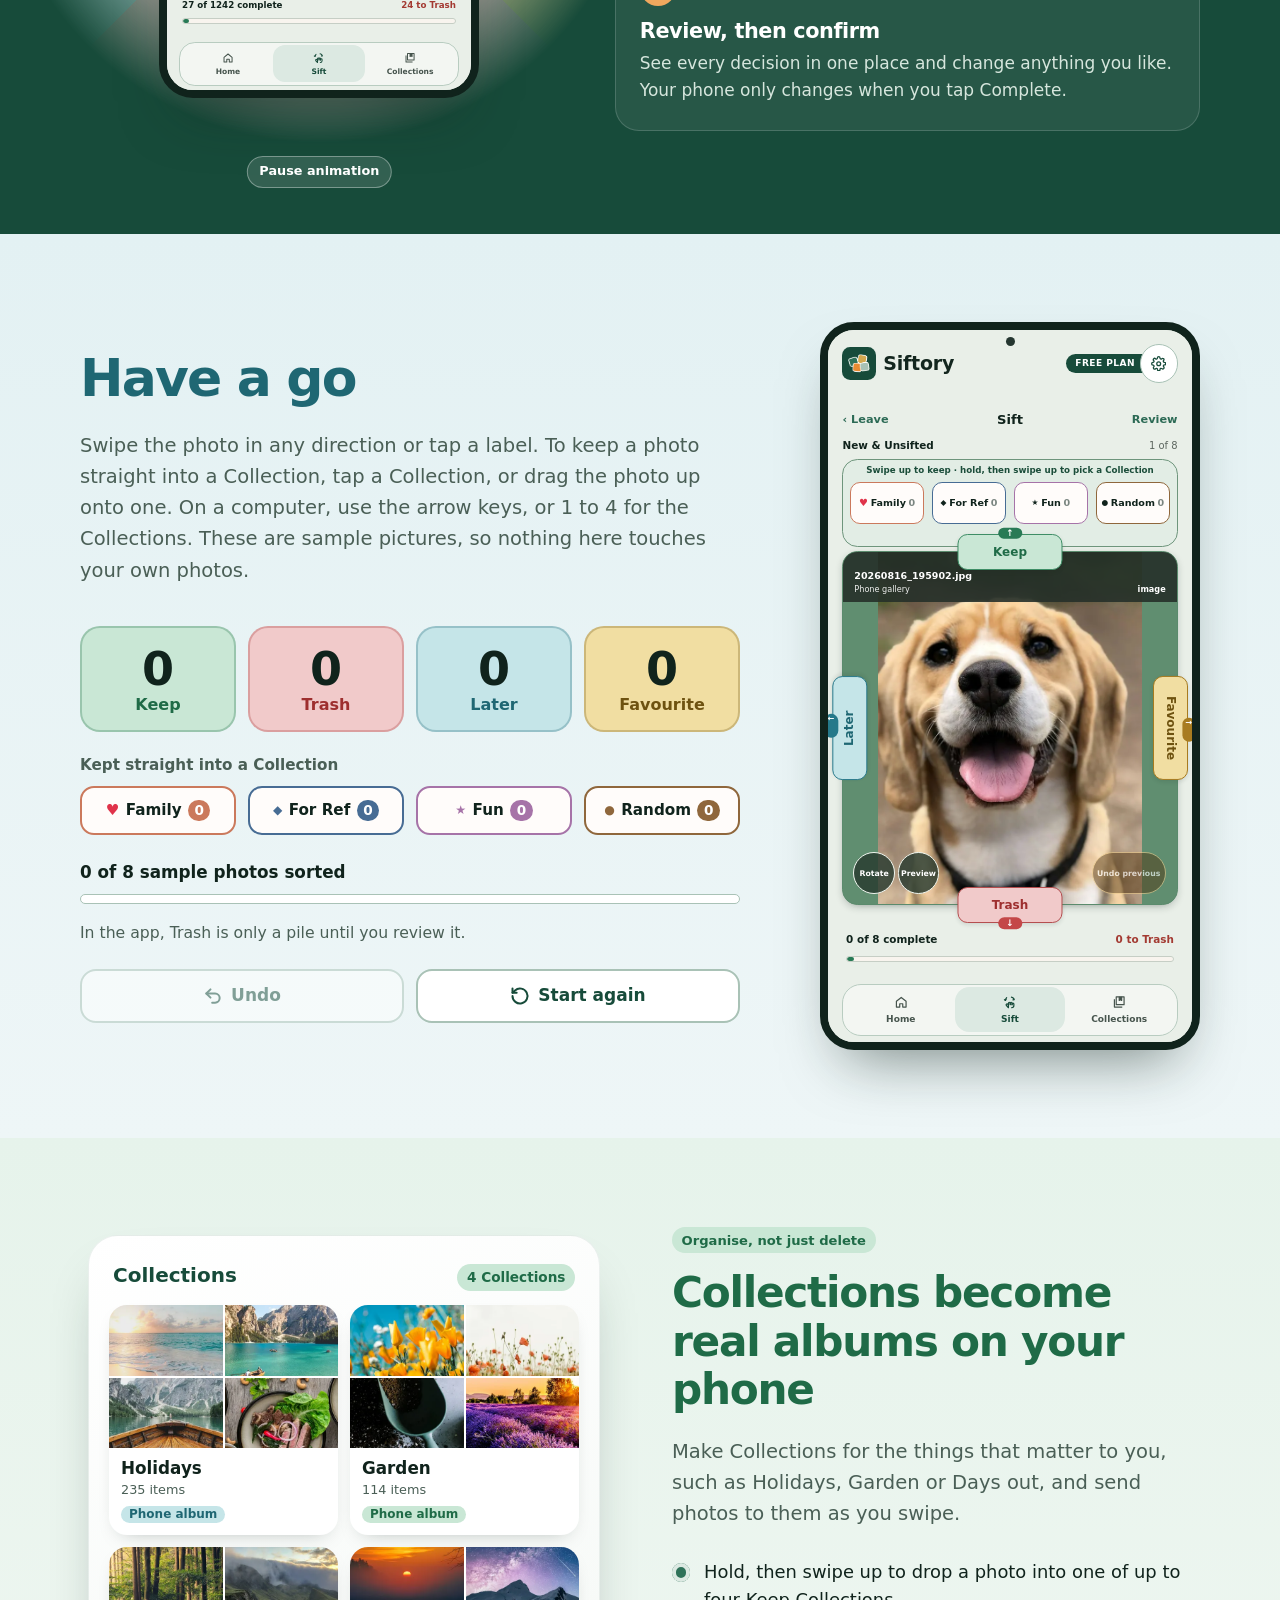
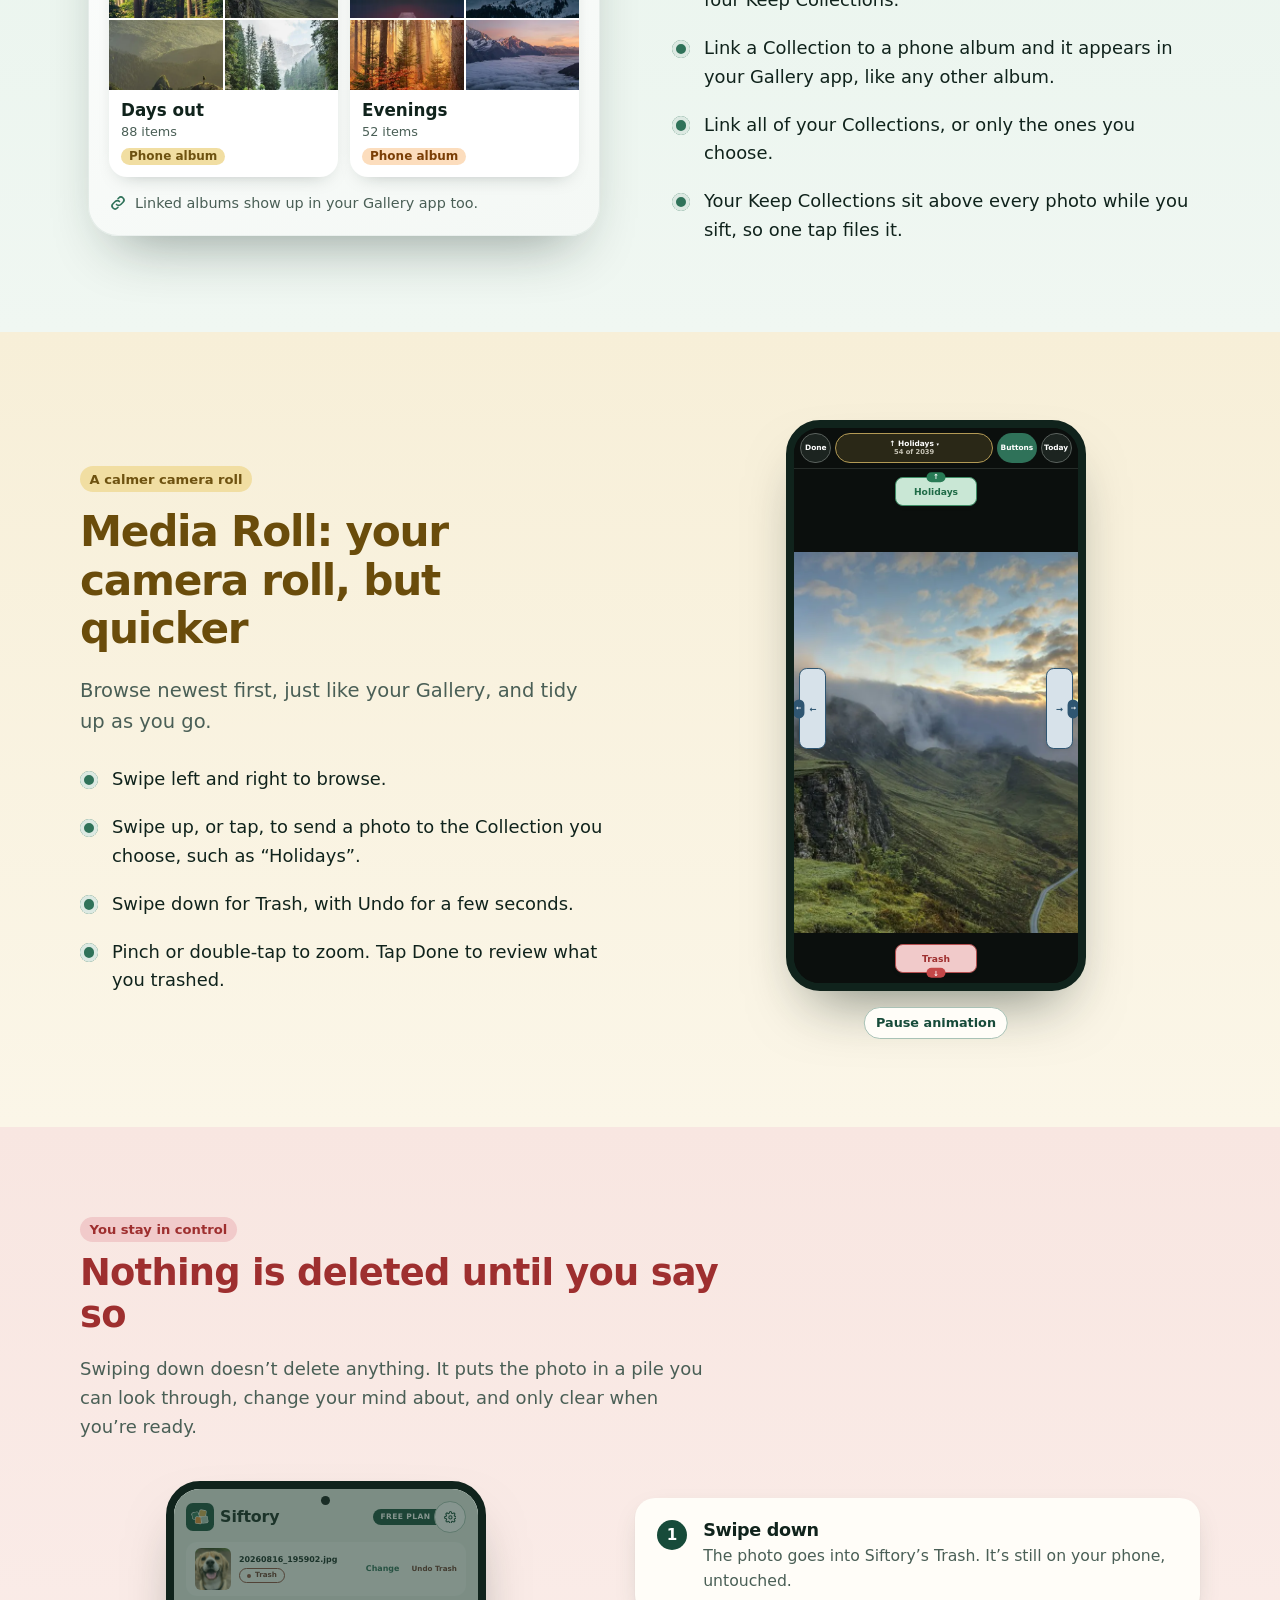
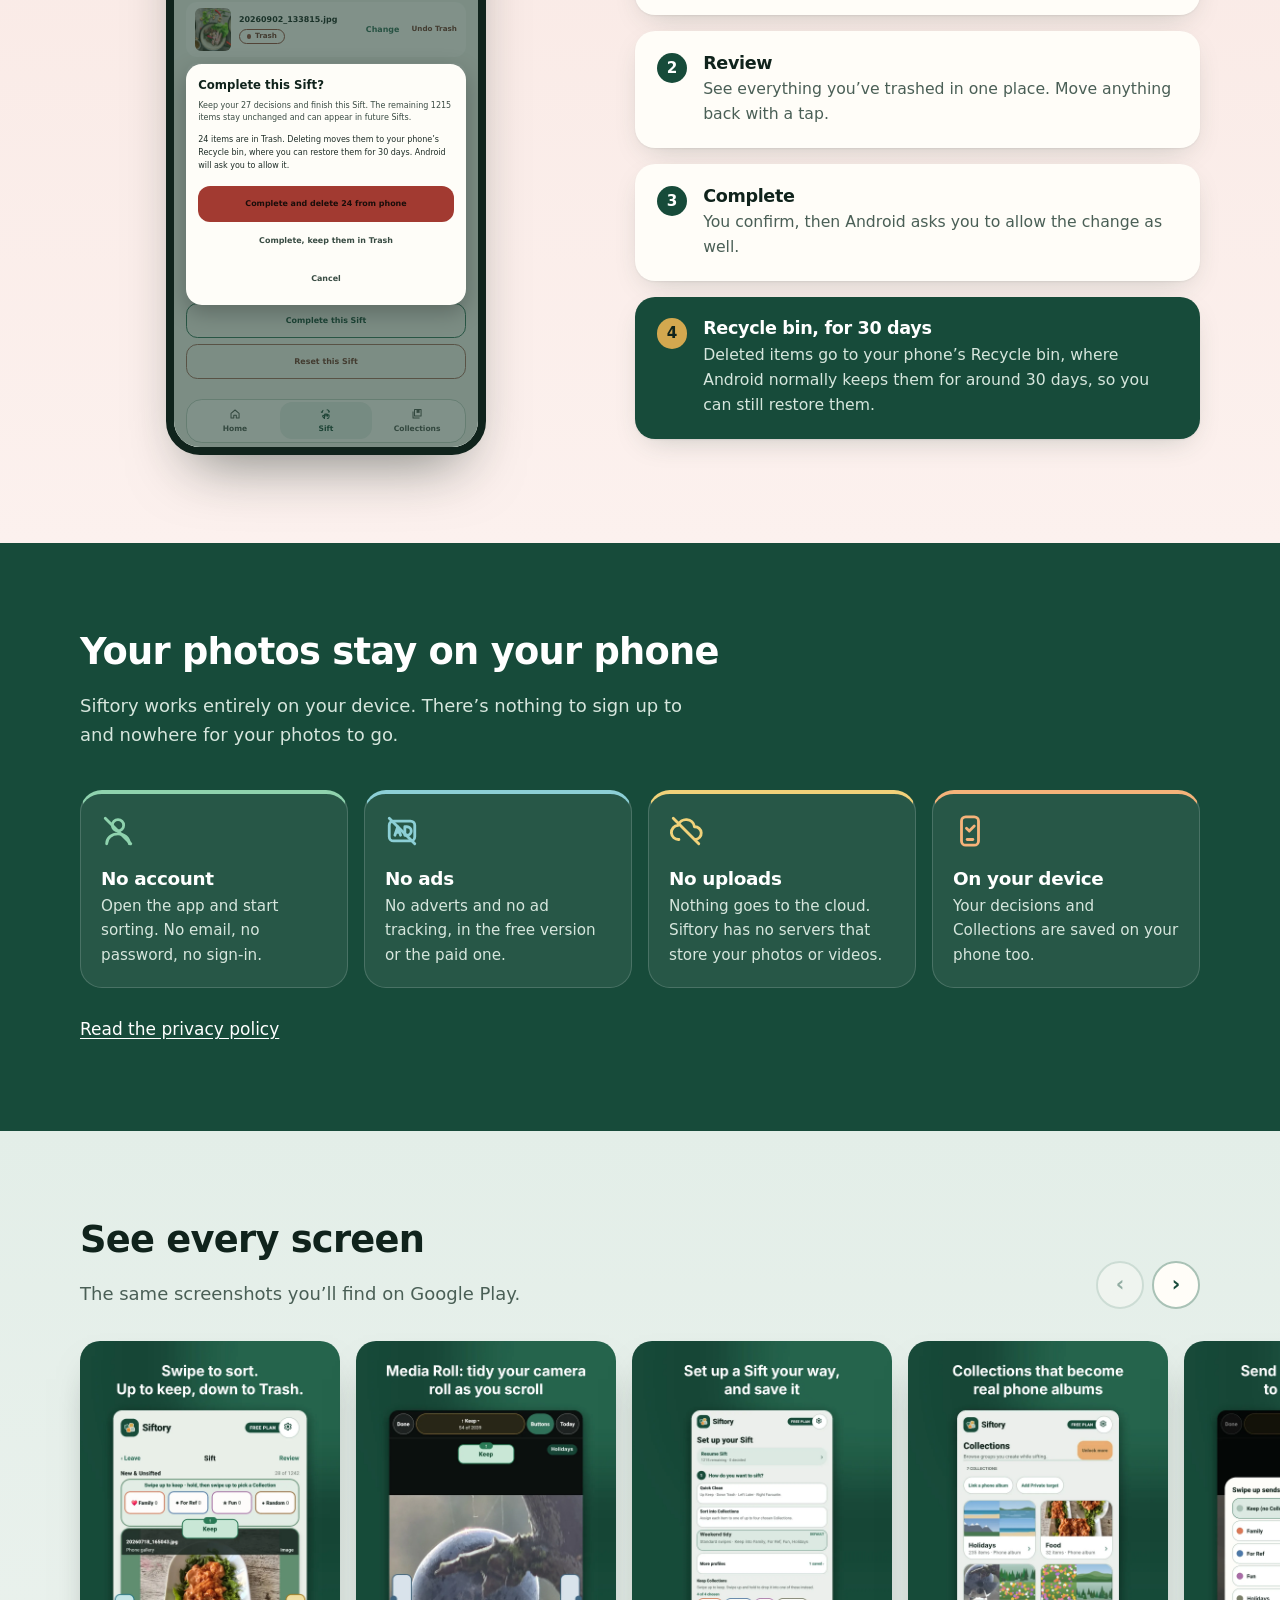
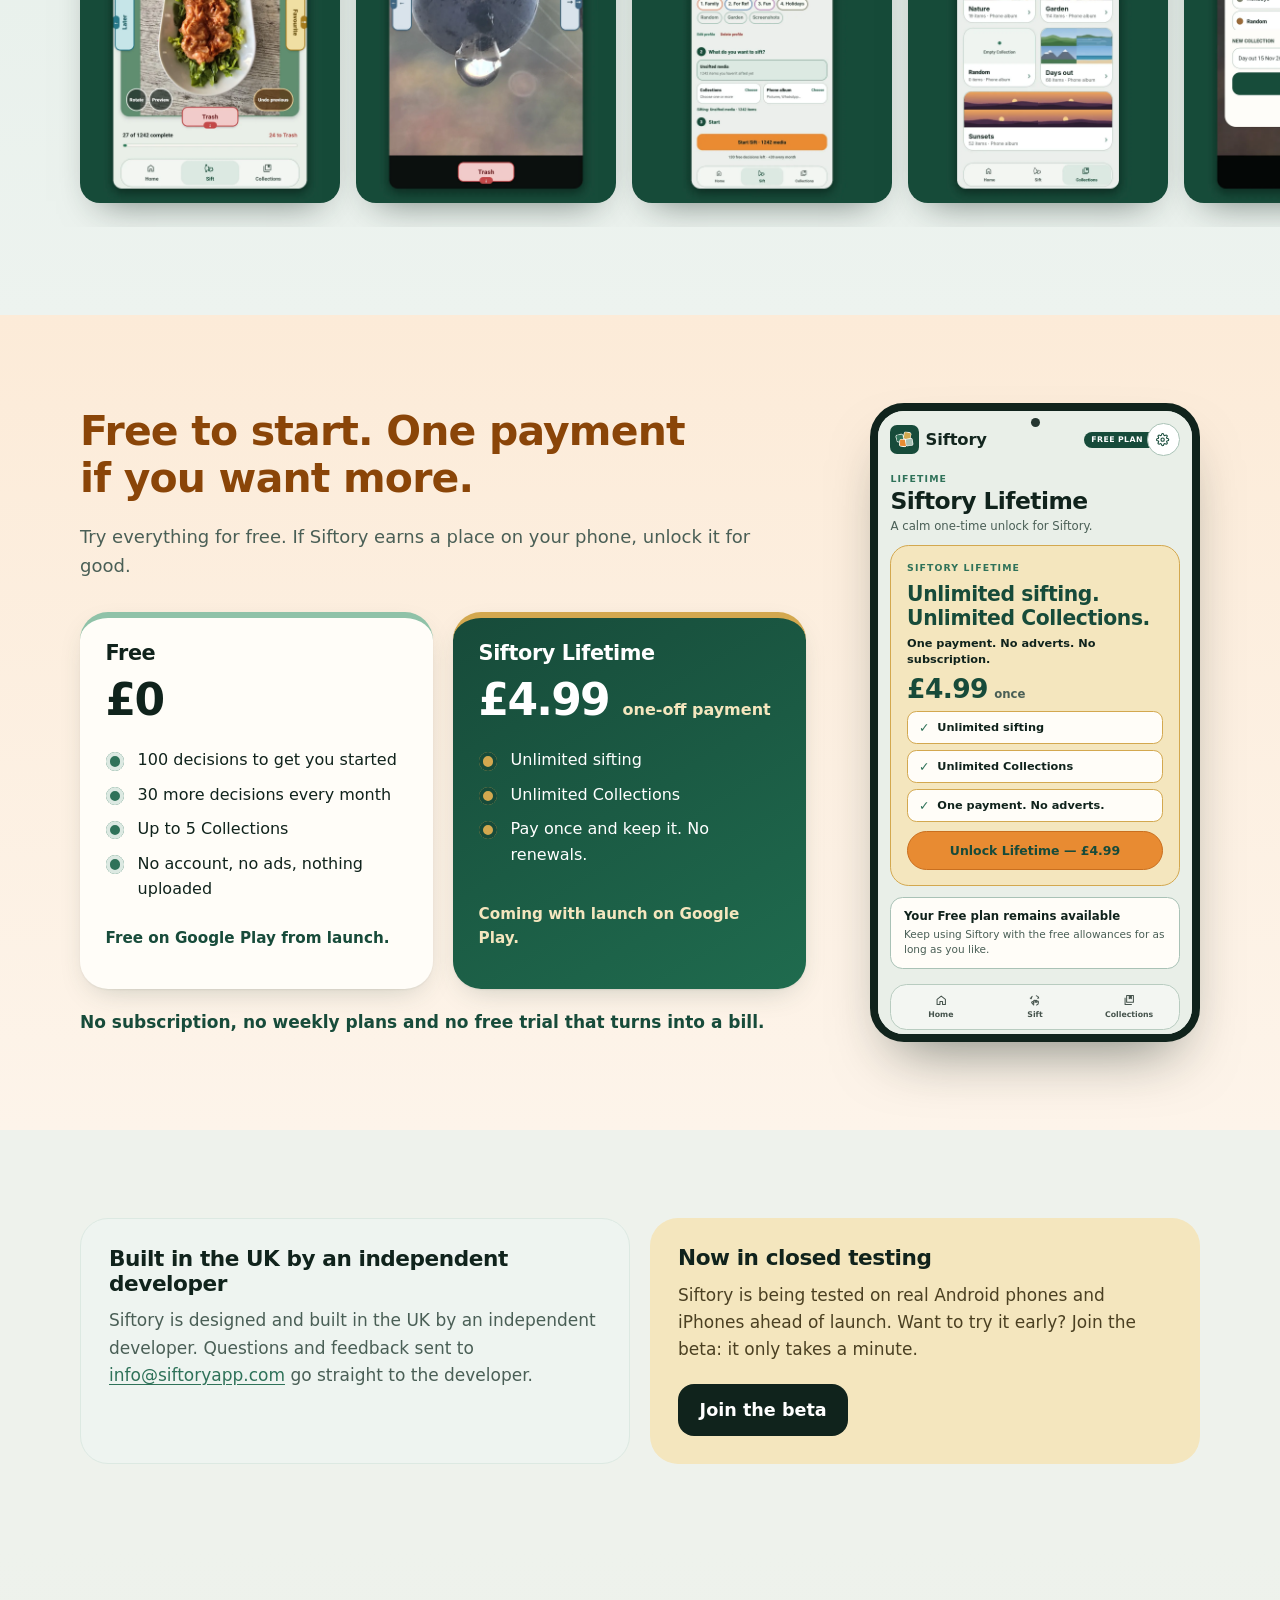
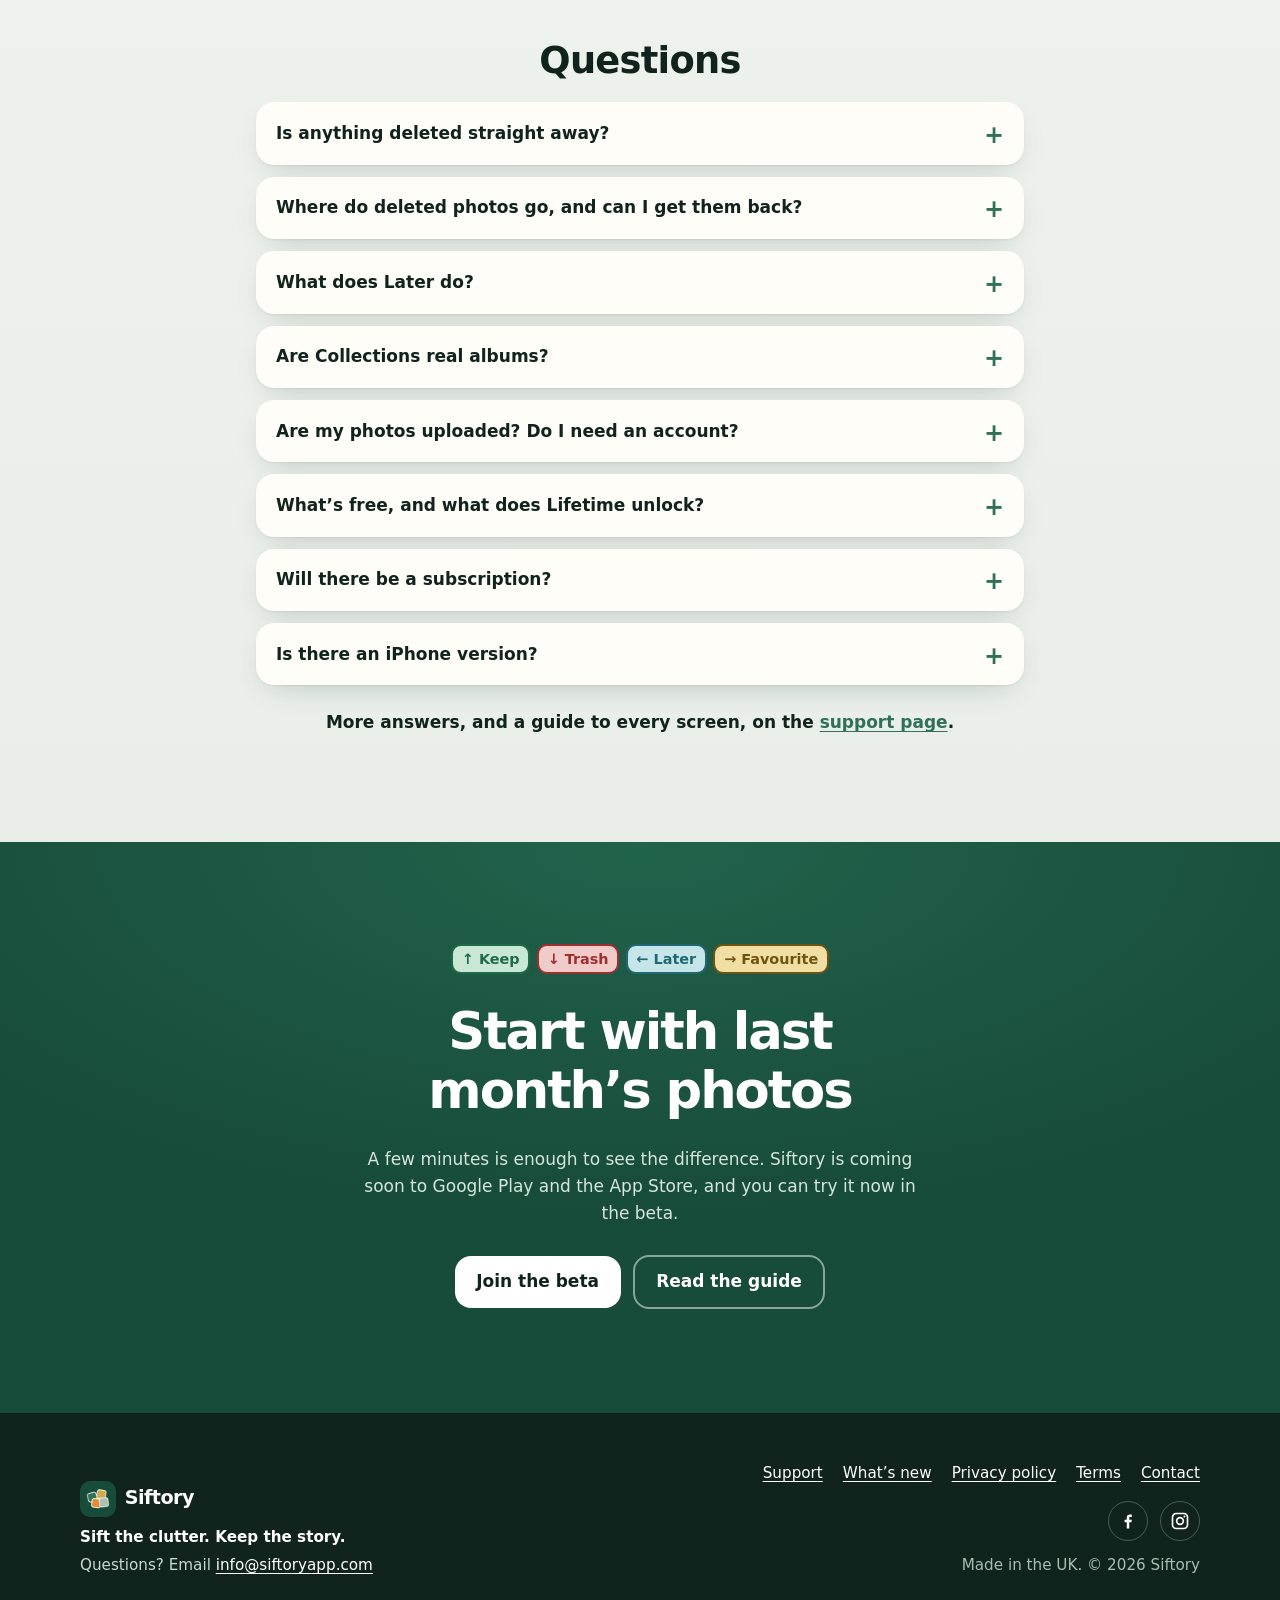
==== commit 1a5a010b: "Testers sign-up: numbered steps with a button each, matching Android and iPhone cards Co-Authored-By" ====
--- a/index.html
+++ b/index.html
@@ -22,7 +22,7 @@
 <meta name="twitter:card" content="summary_large_image">
 <meta name="twitter:image" content="https://siftoryapp.com/assets/feature-graphic.png">
 <script>document.documentElement.classList.add('js');</script>
-<link rel="stylesheet" href="styles.css?v=35">
+<link rel="stylesheet" href="styles.css?v=36">
 <script src="home.js?v=14" defer></script>
 </head>
 <body class="home">
--- a/styles.css
+++ b/styles.css
@@ -1331,3 +1331,26 @@
 .rel-ideas { max-width: 760px; background: var(--deep); color: #fff; border-radius: var(--radius); padding: 1.5rem 1.75rem; margin-bottom: 3rem; }
 .rel-ideas h2 { color: #fff; margin-top: 0; }
 .rel-ideas p { color: #E4EFE9; }
+
+/* Tester sign-up: numbered steps, each with its own full-width button */
+.tst-steps { list-style: none; margin: 0; padding: 0; counter-reset: step; display: grid; gap: 1rem; flex: 1; }
+.tst-card ol.tst-steps { margin: 0; }
+.tst-steps > li {
+  counter-increment: step; position: relative; margin: 0;
+  padding: 1rem; border-radius: 16px; background: var(--pale);
+  display: flex; flex-direction: column; gap: .5rem;
+}
+.tst-steps > li::before {
+  content: counter(step); position: absolute; left: 1rem; top: 1rem;
+  width: 1.75rem; height: 1.75rem; border-radius: 50%; display: grid; place-items: center;
+  background: var(--deep); color: #fff; font-weight: 900; font-size: .95rem;
+}
+.tst-steps h4 { margin: 0; padding-left: 2.4rem; min-height: 1.75rem; display: flex; align-items: center; font-size: 1.05rem; }
+@media (max-width: 520px) { .tst-card { padding: 1.1rem; } .tst-steps > li { padding: .9rem; } .tst-steps > li::before { left: .9rem; top: .9rem; } }
+.tst-steps p { margin: 0; font-size: .95rem; flex: 1; }
+.tst-steps .btn { width: 100%; min-height: 48px; margin-top: .25rem; }
+/* Line the two cards' steps up row by row on wide screens. */
+@media (min-width: 760px) {
+  .tst-pair:has(.tst-steps) { grid-template-rows: auto; }
+  .tst-steps { grid-template-rows: repeat(3, 1fr); }
+}
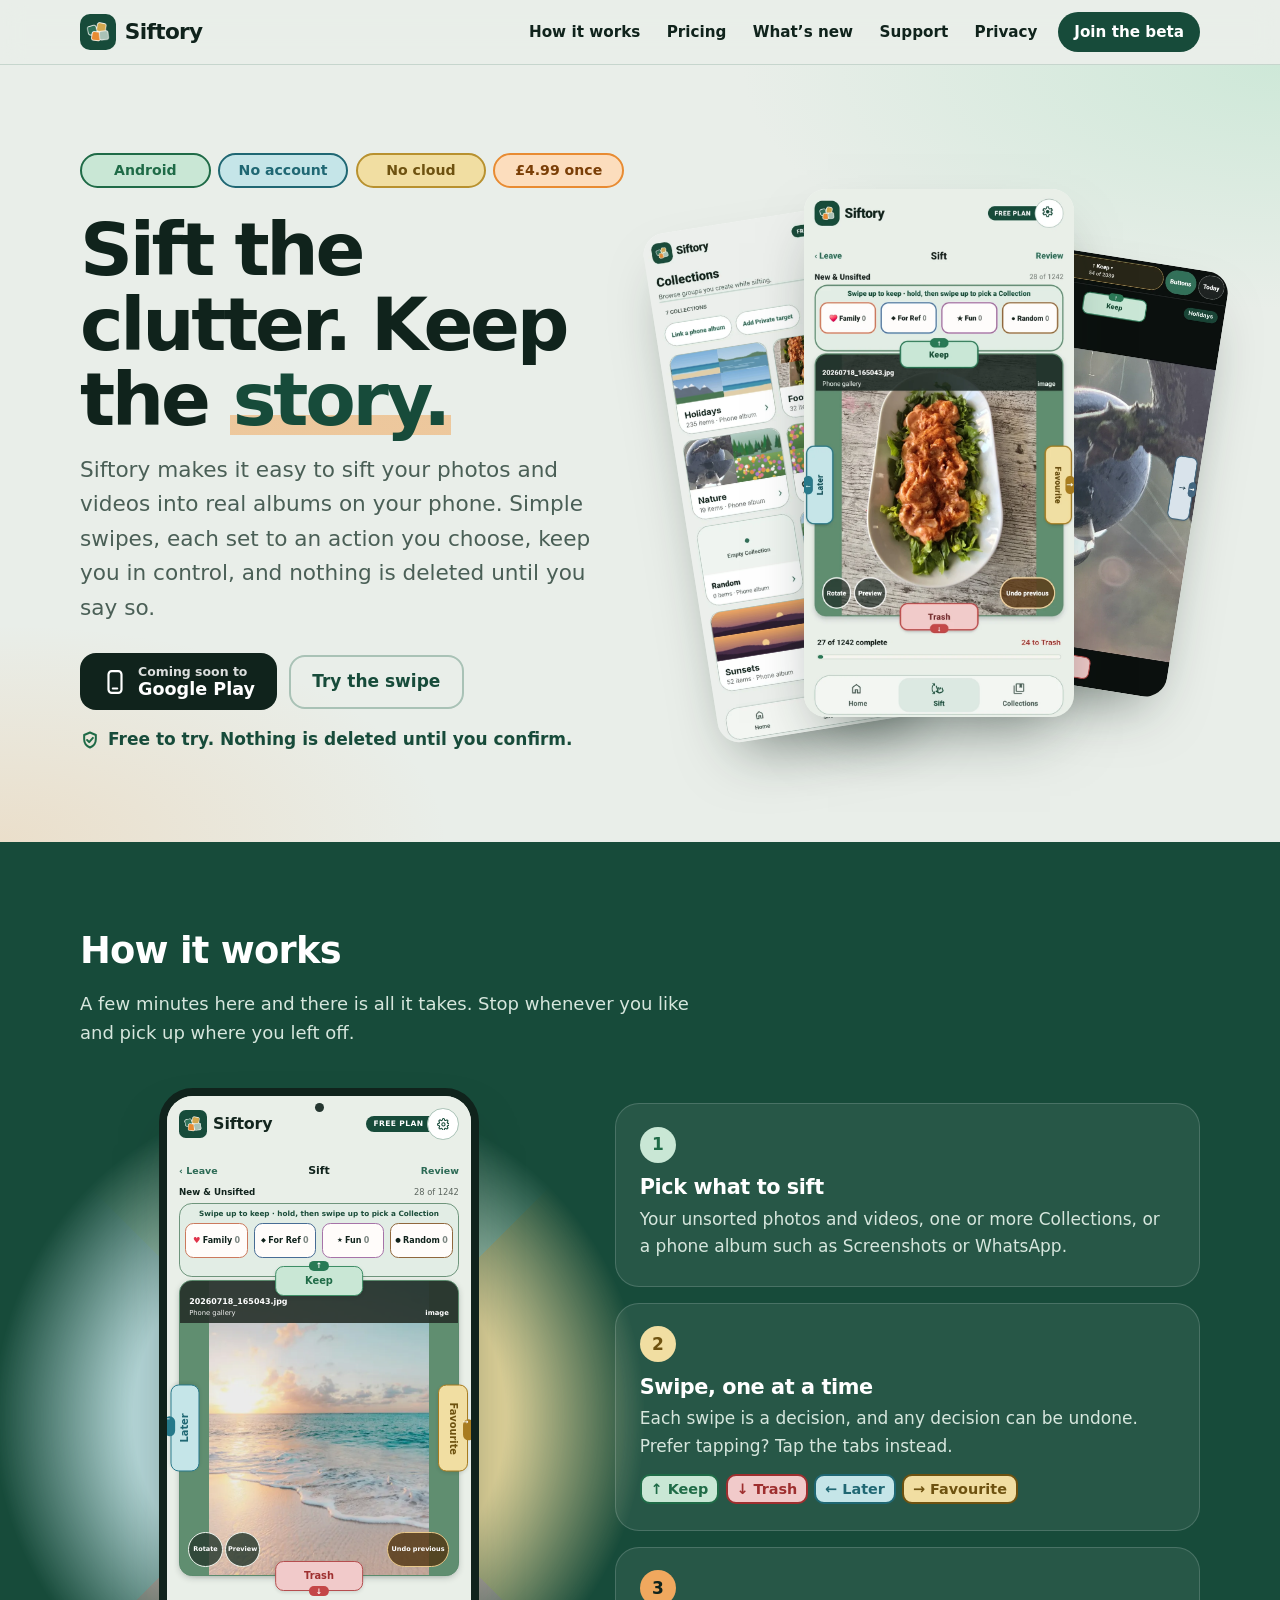
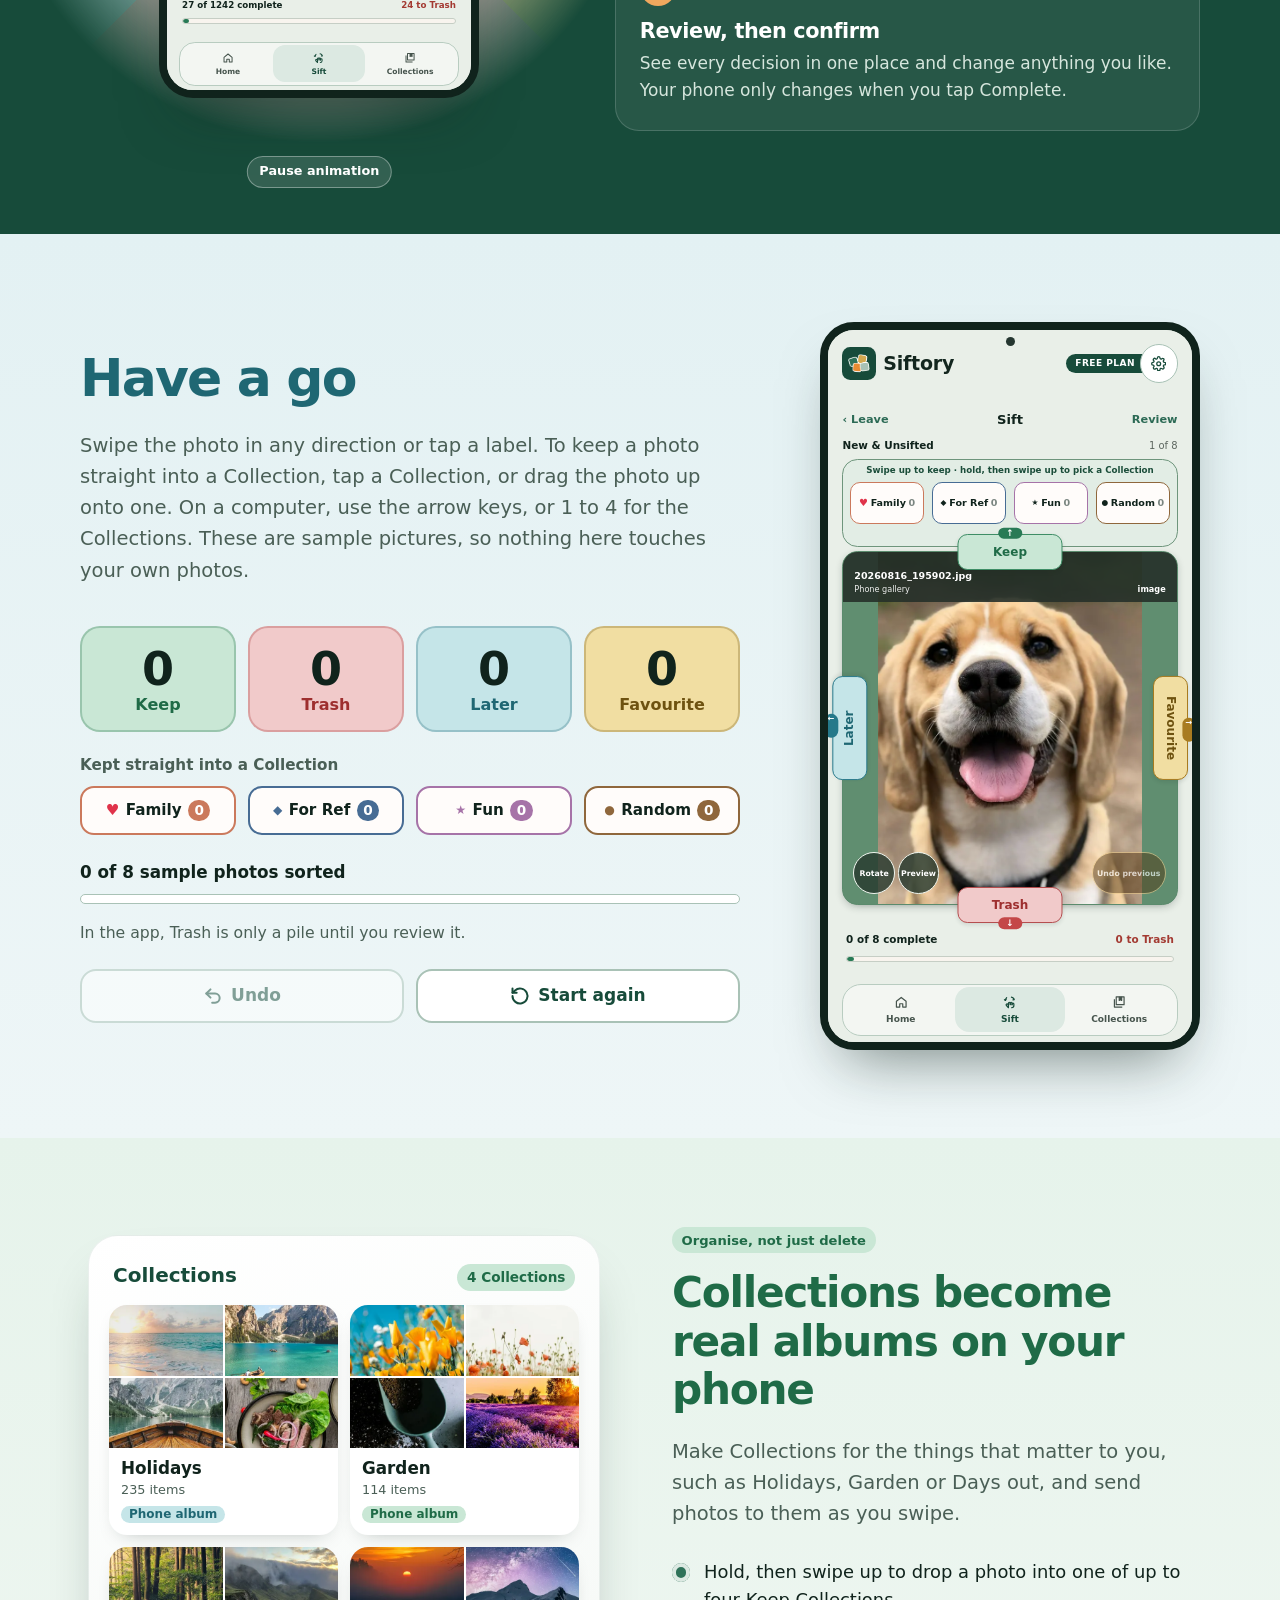
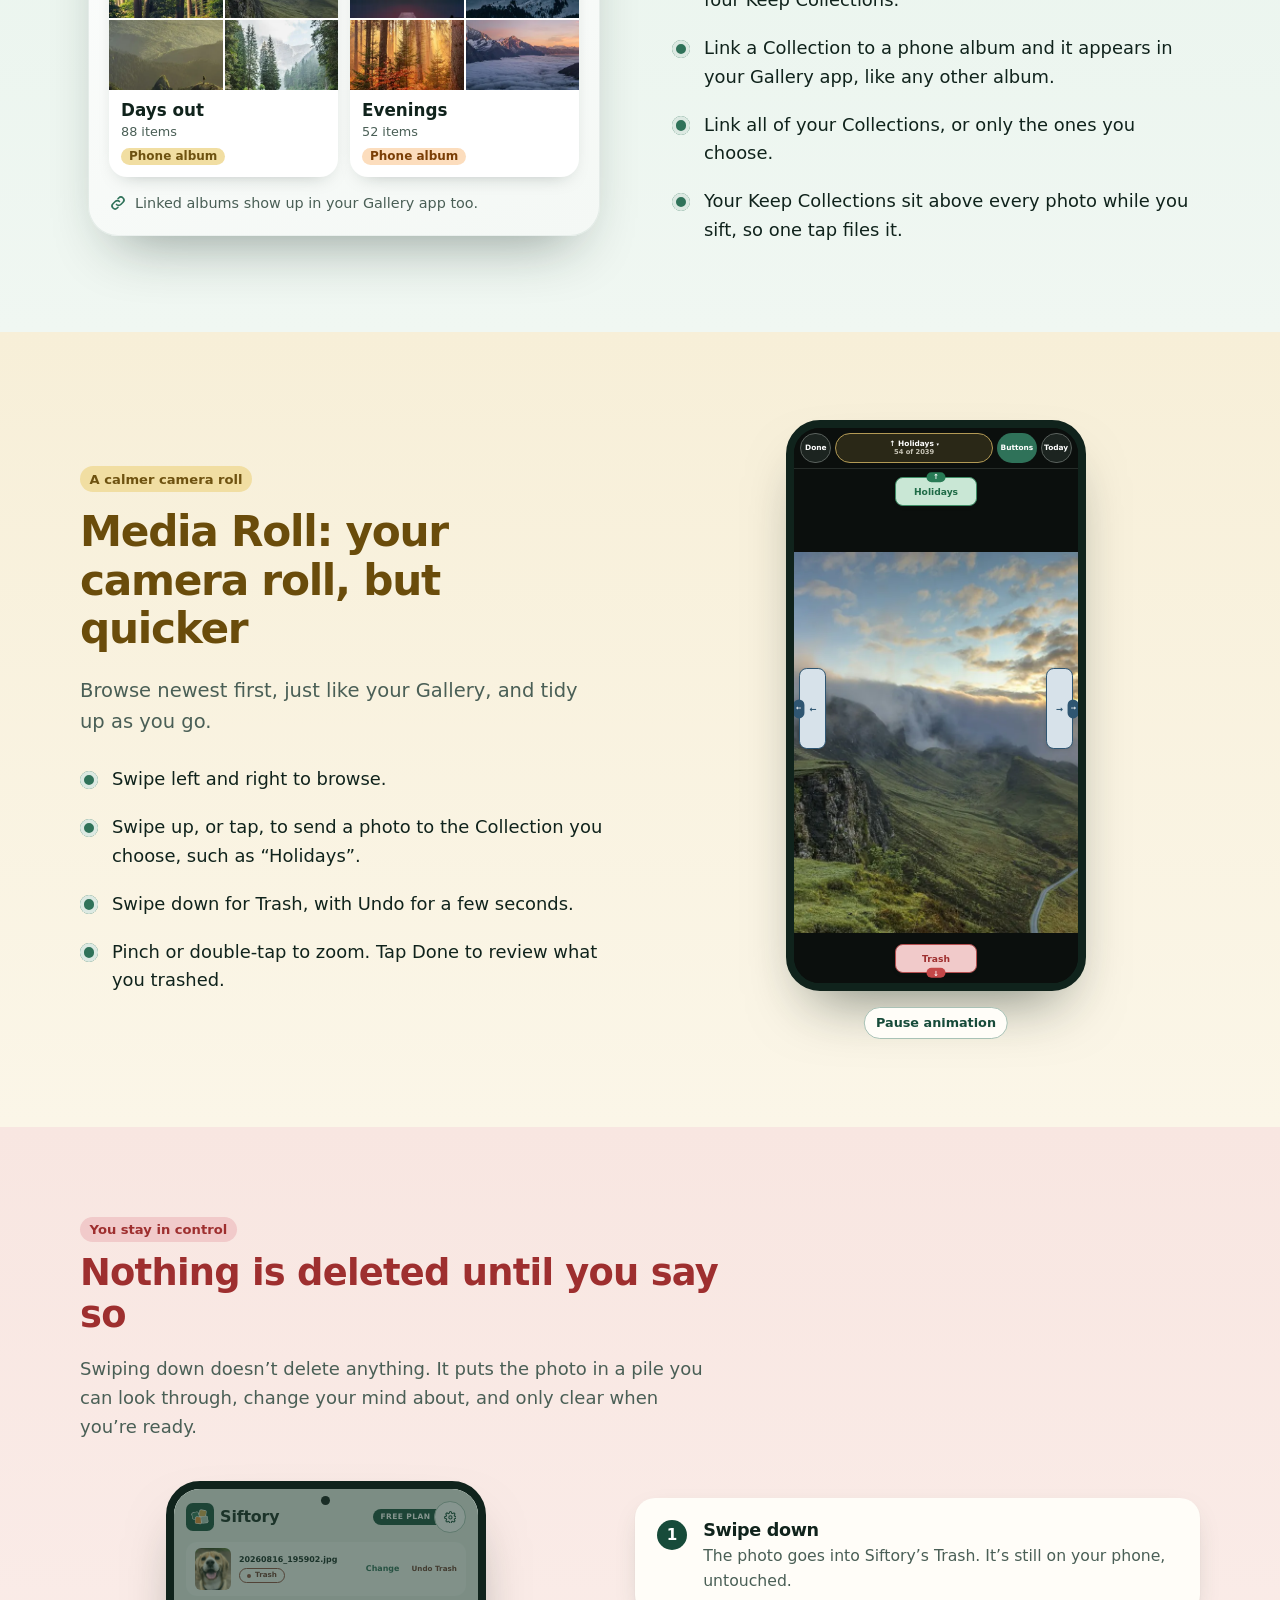
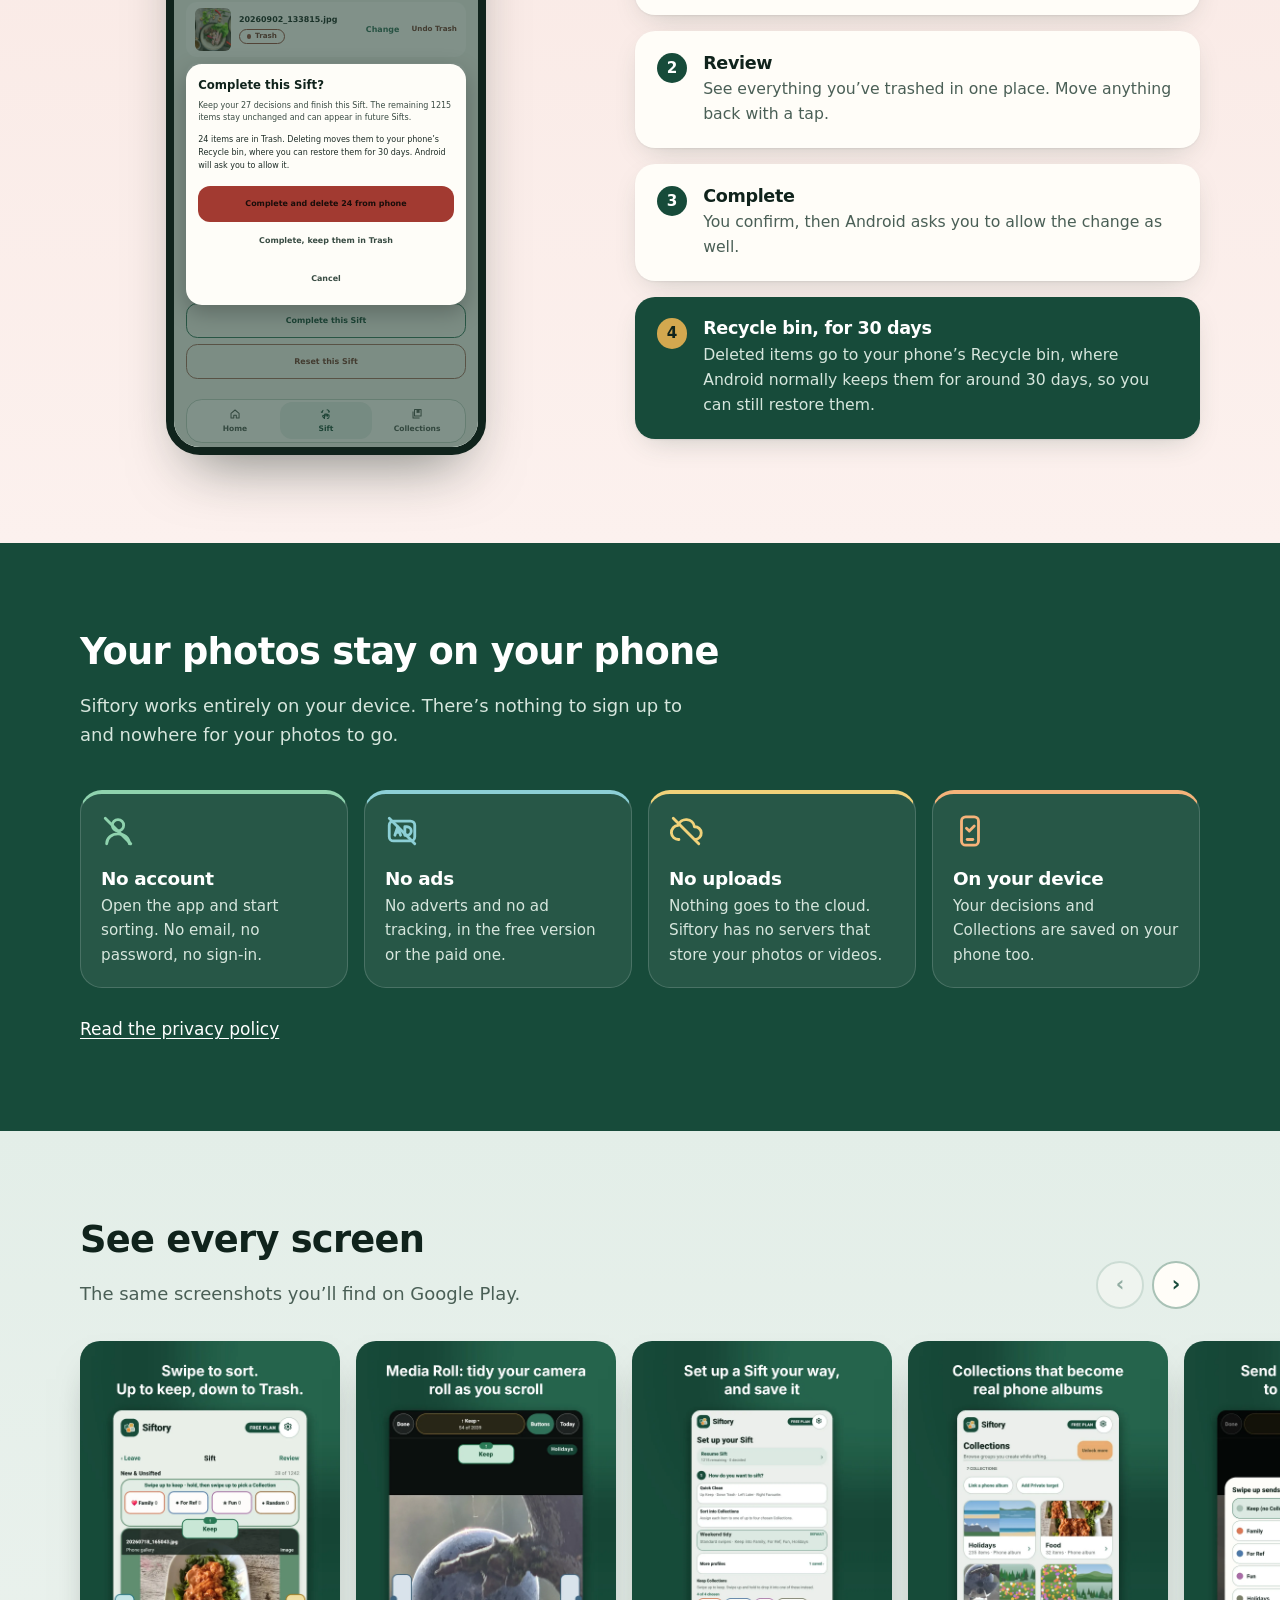
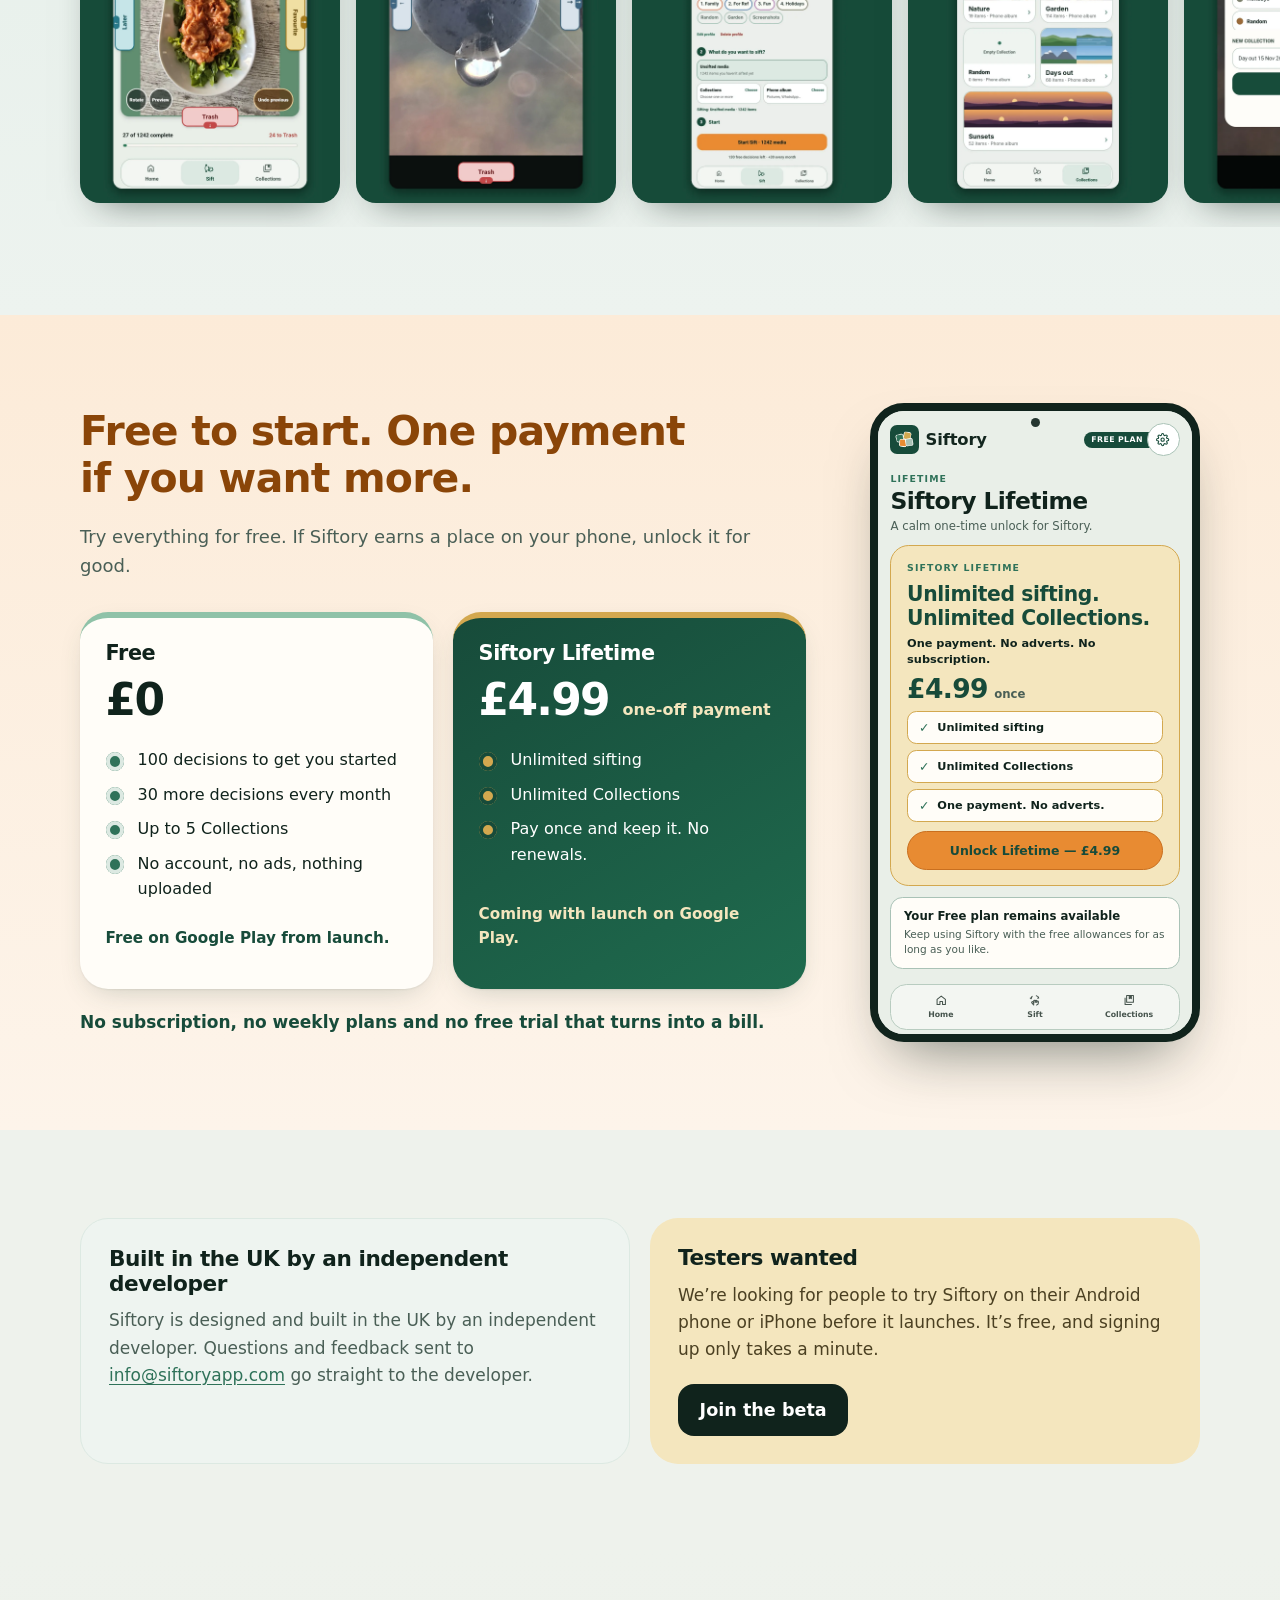
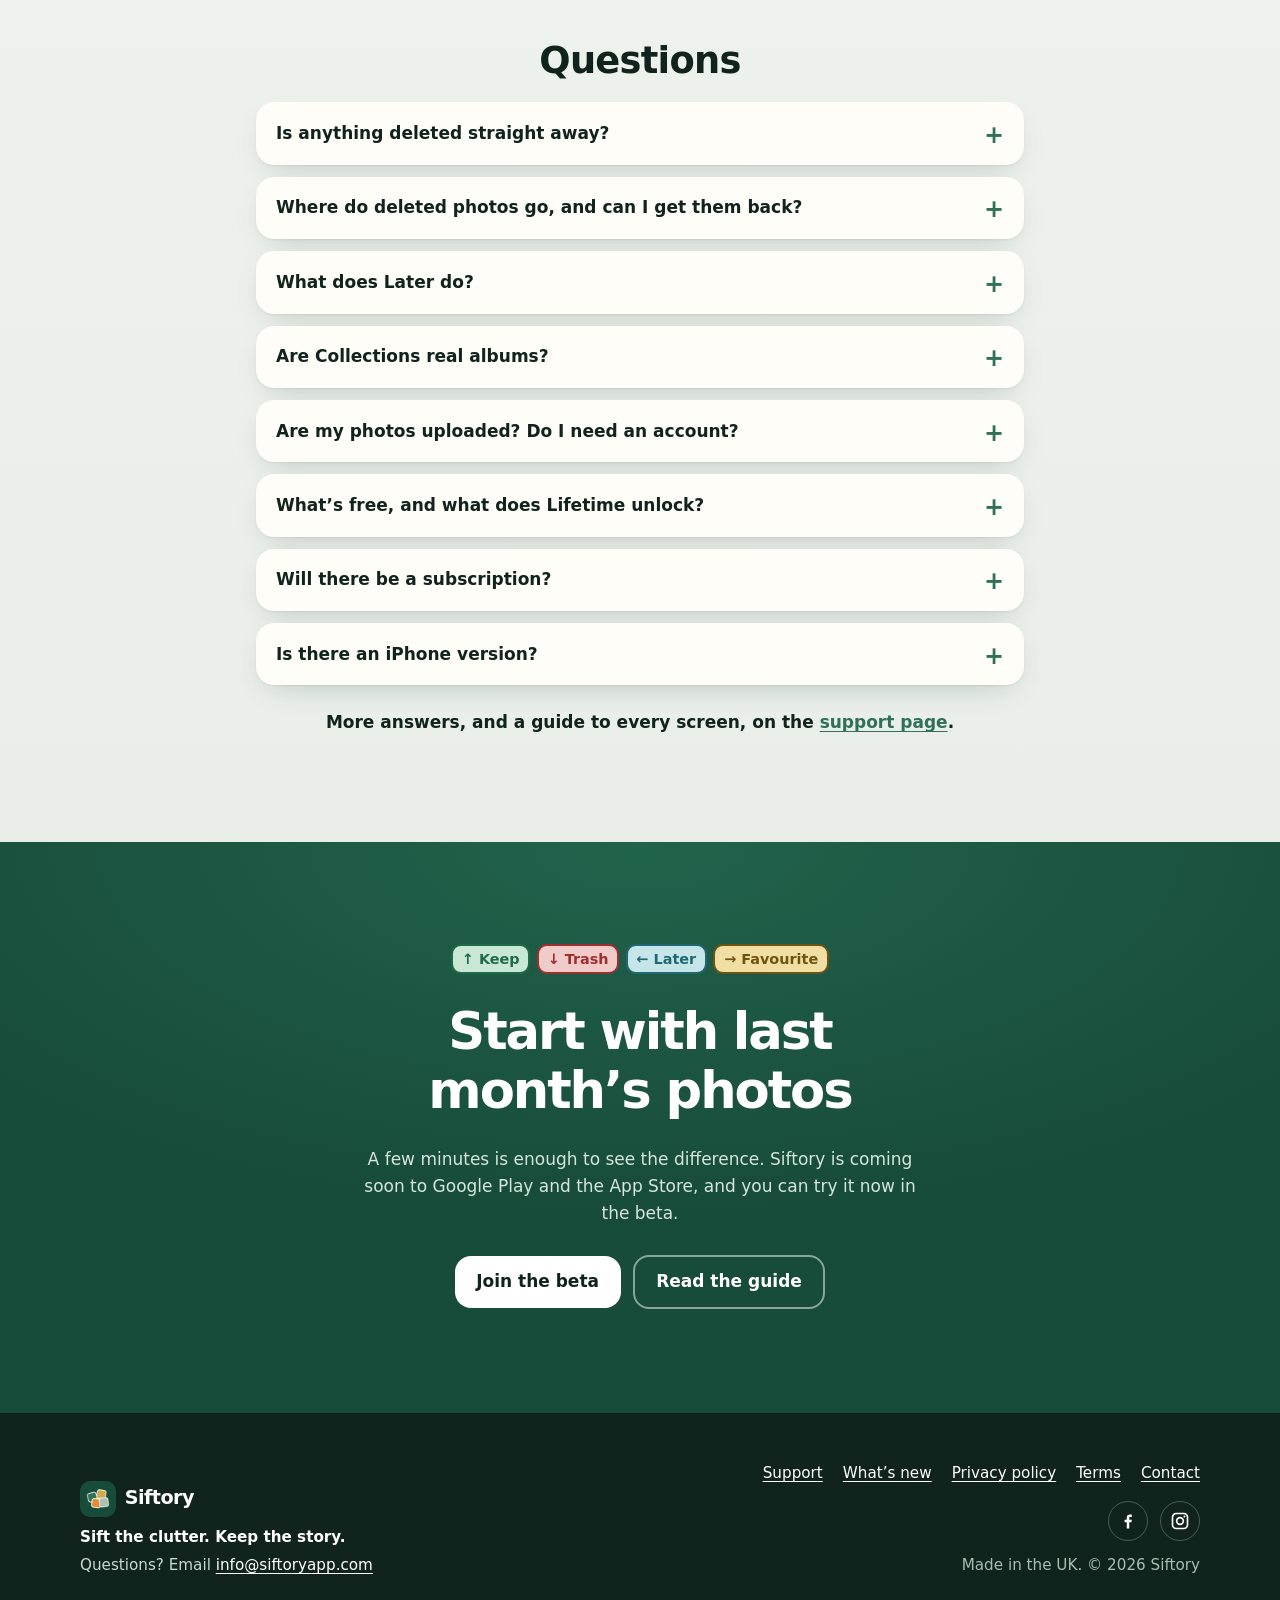
==== commit 57ff89a4: "Say 'Testers wanted' instead of 'Now in closed testing' Co-Authored-By: Claude Opus 5.5 <noreply@ant" ====
--- a/index.html
+++ b/index.html
@@ -458,8 +458,8 @@
           <p>Siftory is designed and built in the UK by an independent developer. Questions and feedback sent to <a href="mailto:info@siftoryapp.com">info@siftoryapp.com</a> go straight to the developer.</p>
         </div>
         <div class="test">
-          <h3>Now in closed testing</h3>
-          <p>Siftory is being tested on real Android phones and iPhones ahead of launch. Want to try it early? Join the beta: it only takes a minute.</p>
+          <h3>Testers wanted</h3>
+          <p>We’re looking for people to try Siftory on their Android phone or iPhone before it launches. It’s free, and signing up only takes a minute.</p>
           <a class="btn btn-play" href="testers.html#signup"><span><strong>Join the beta</strong></span></a>
         </div>
       </div>
